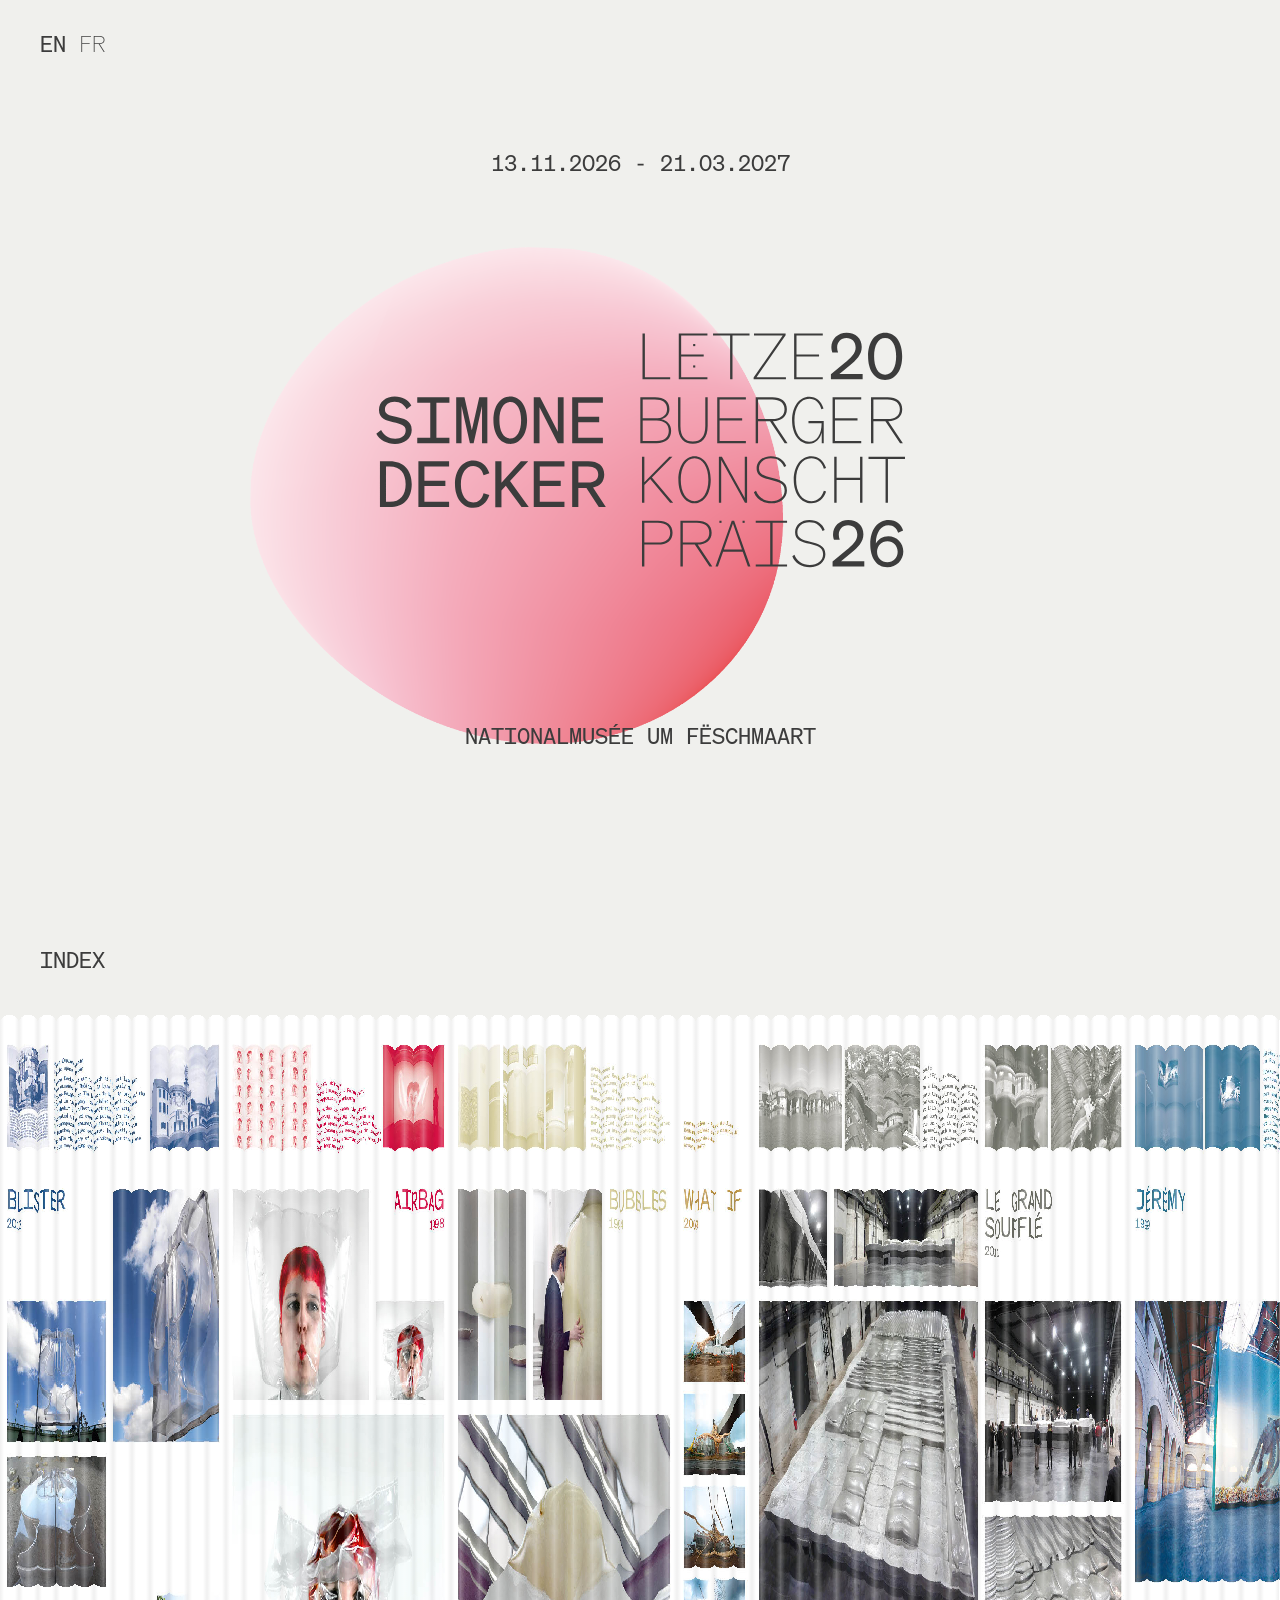
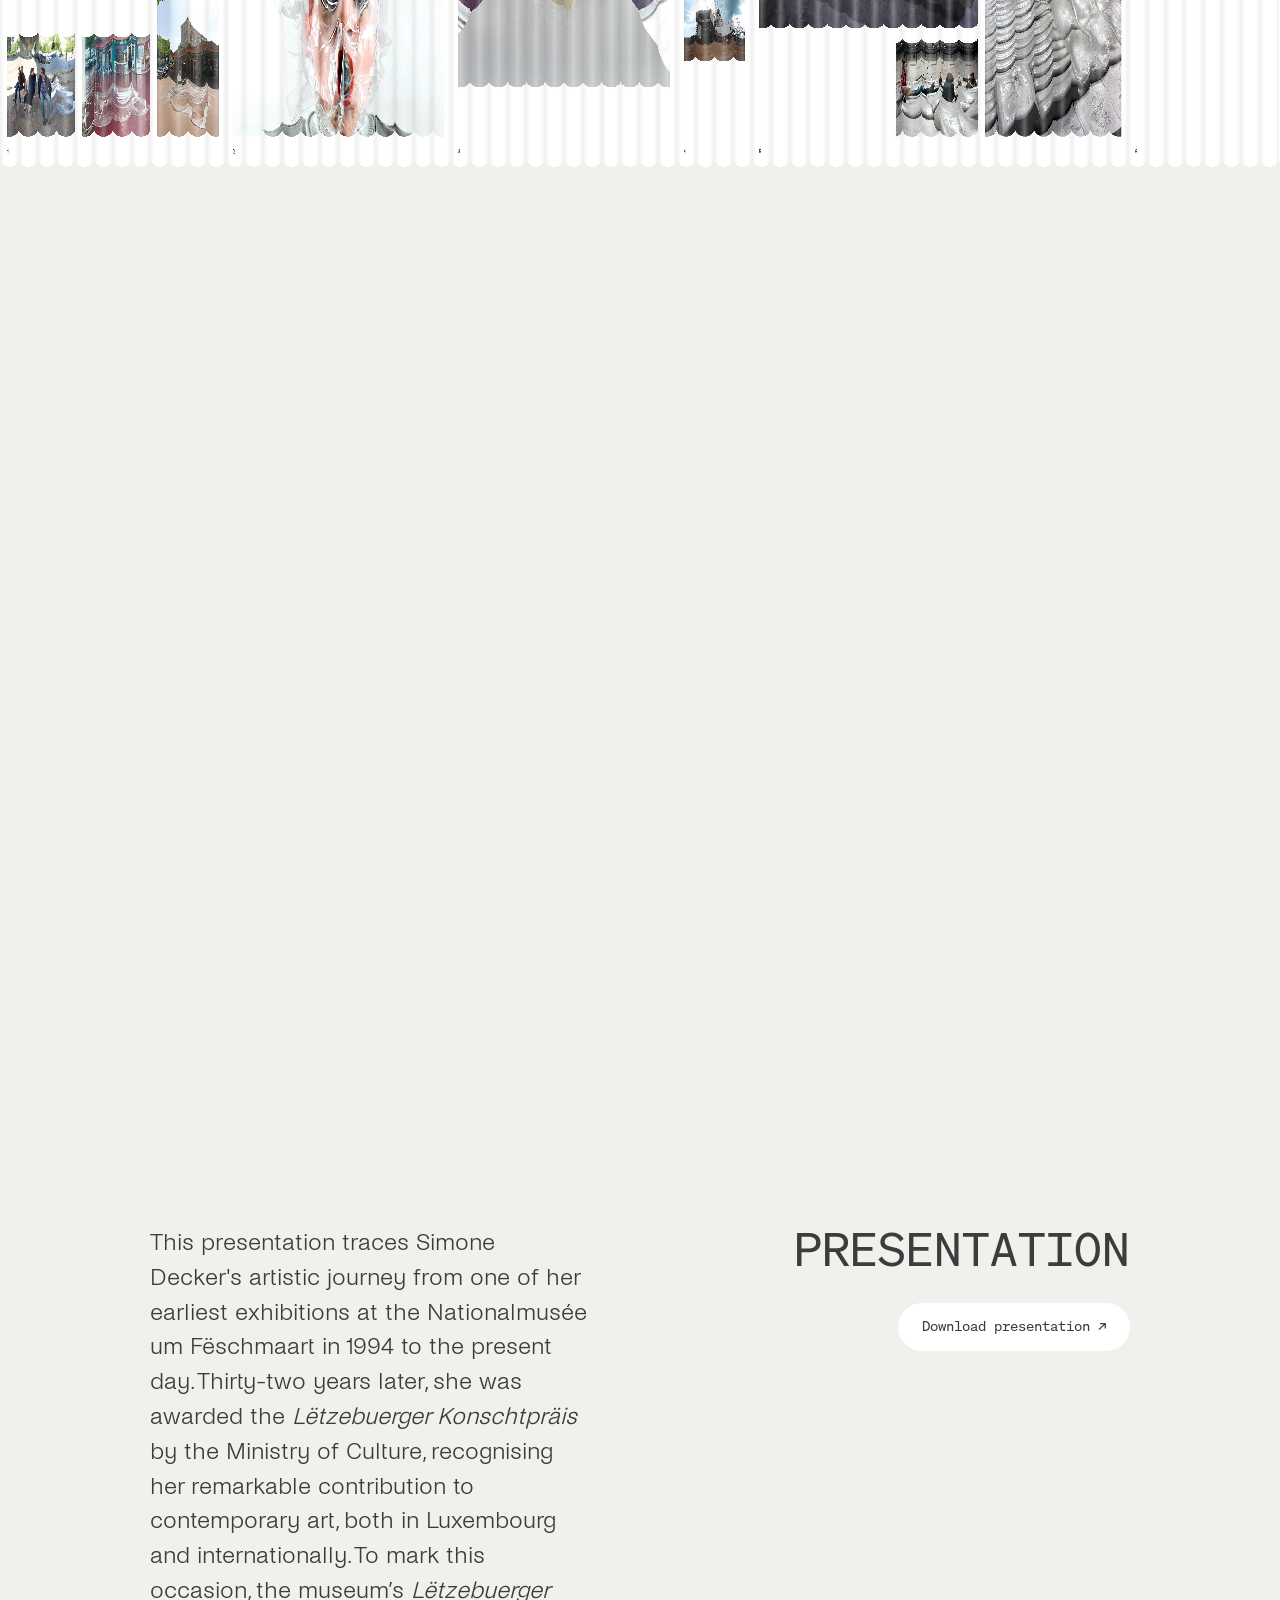
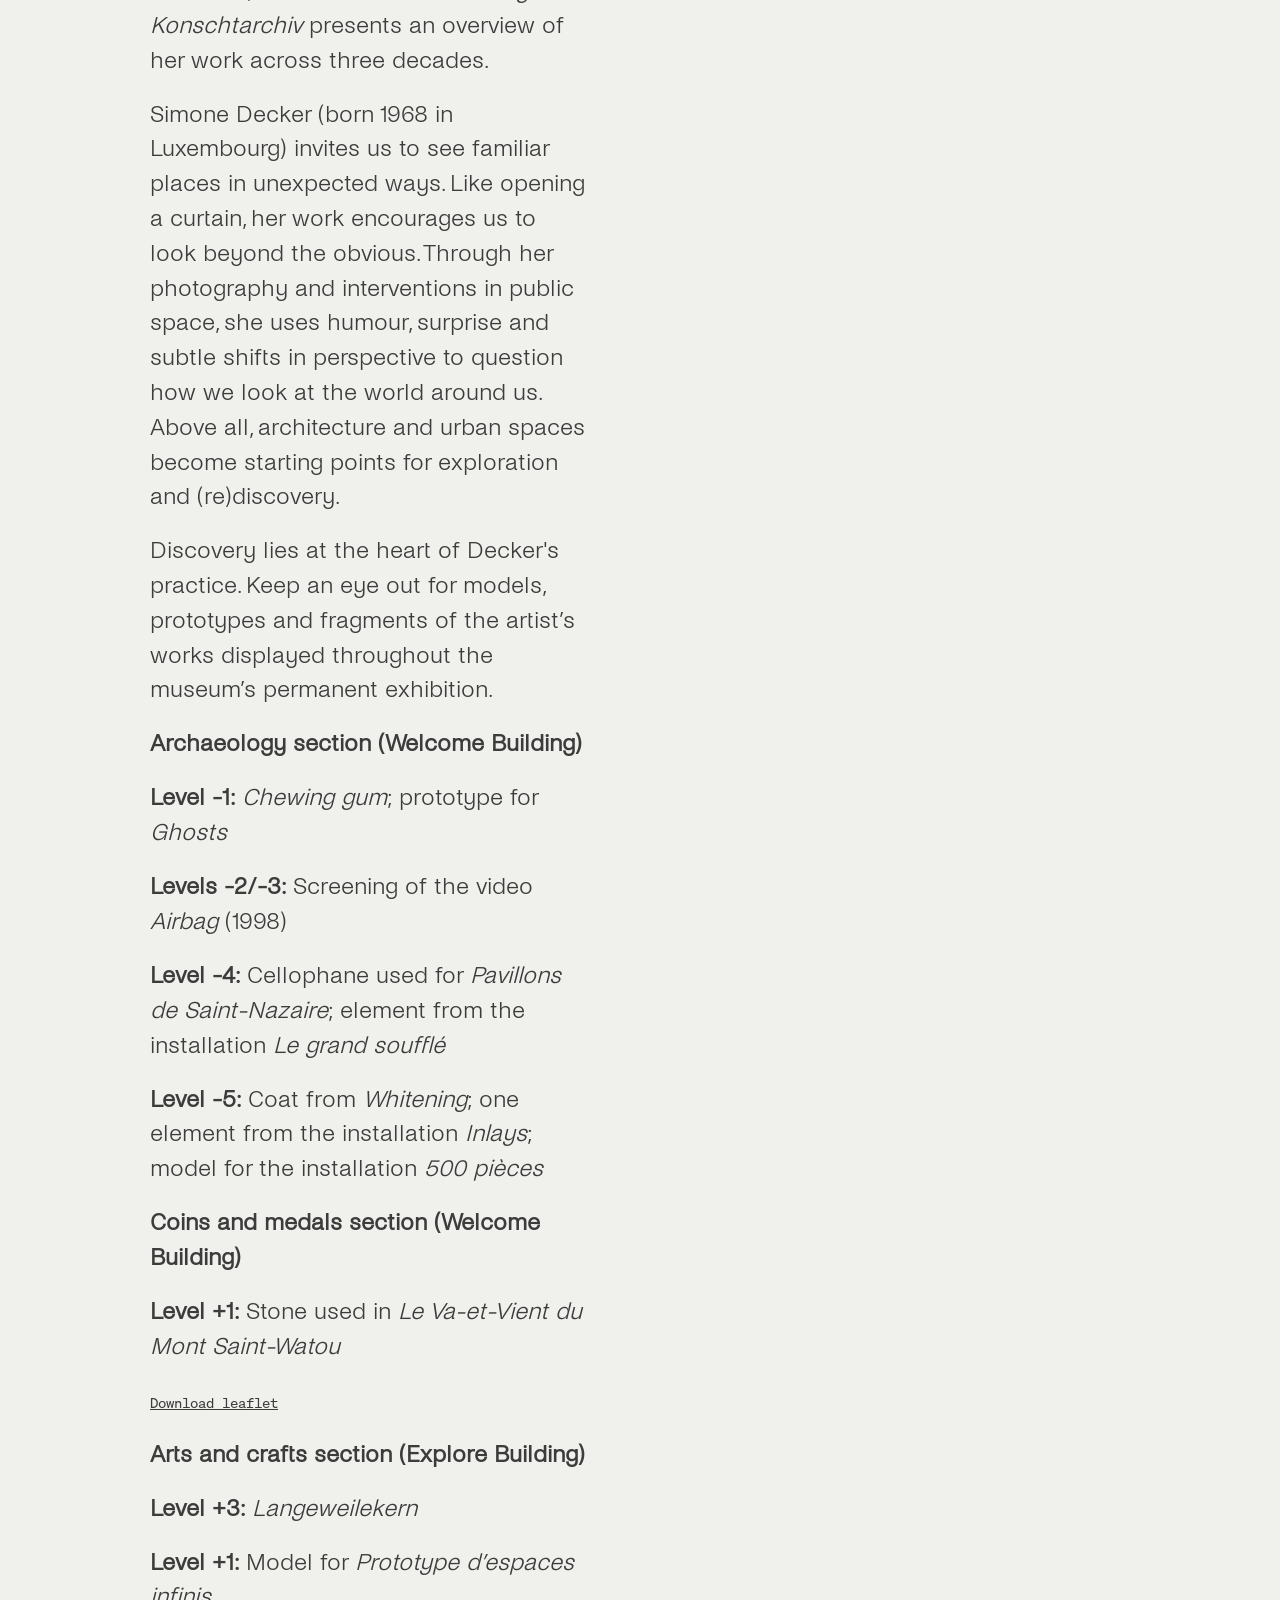
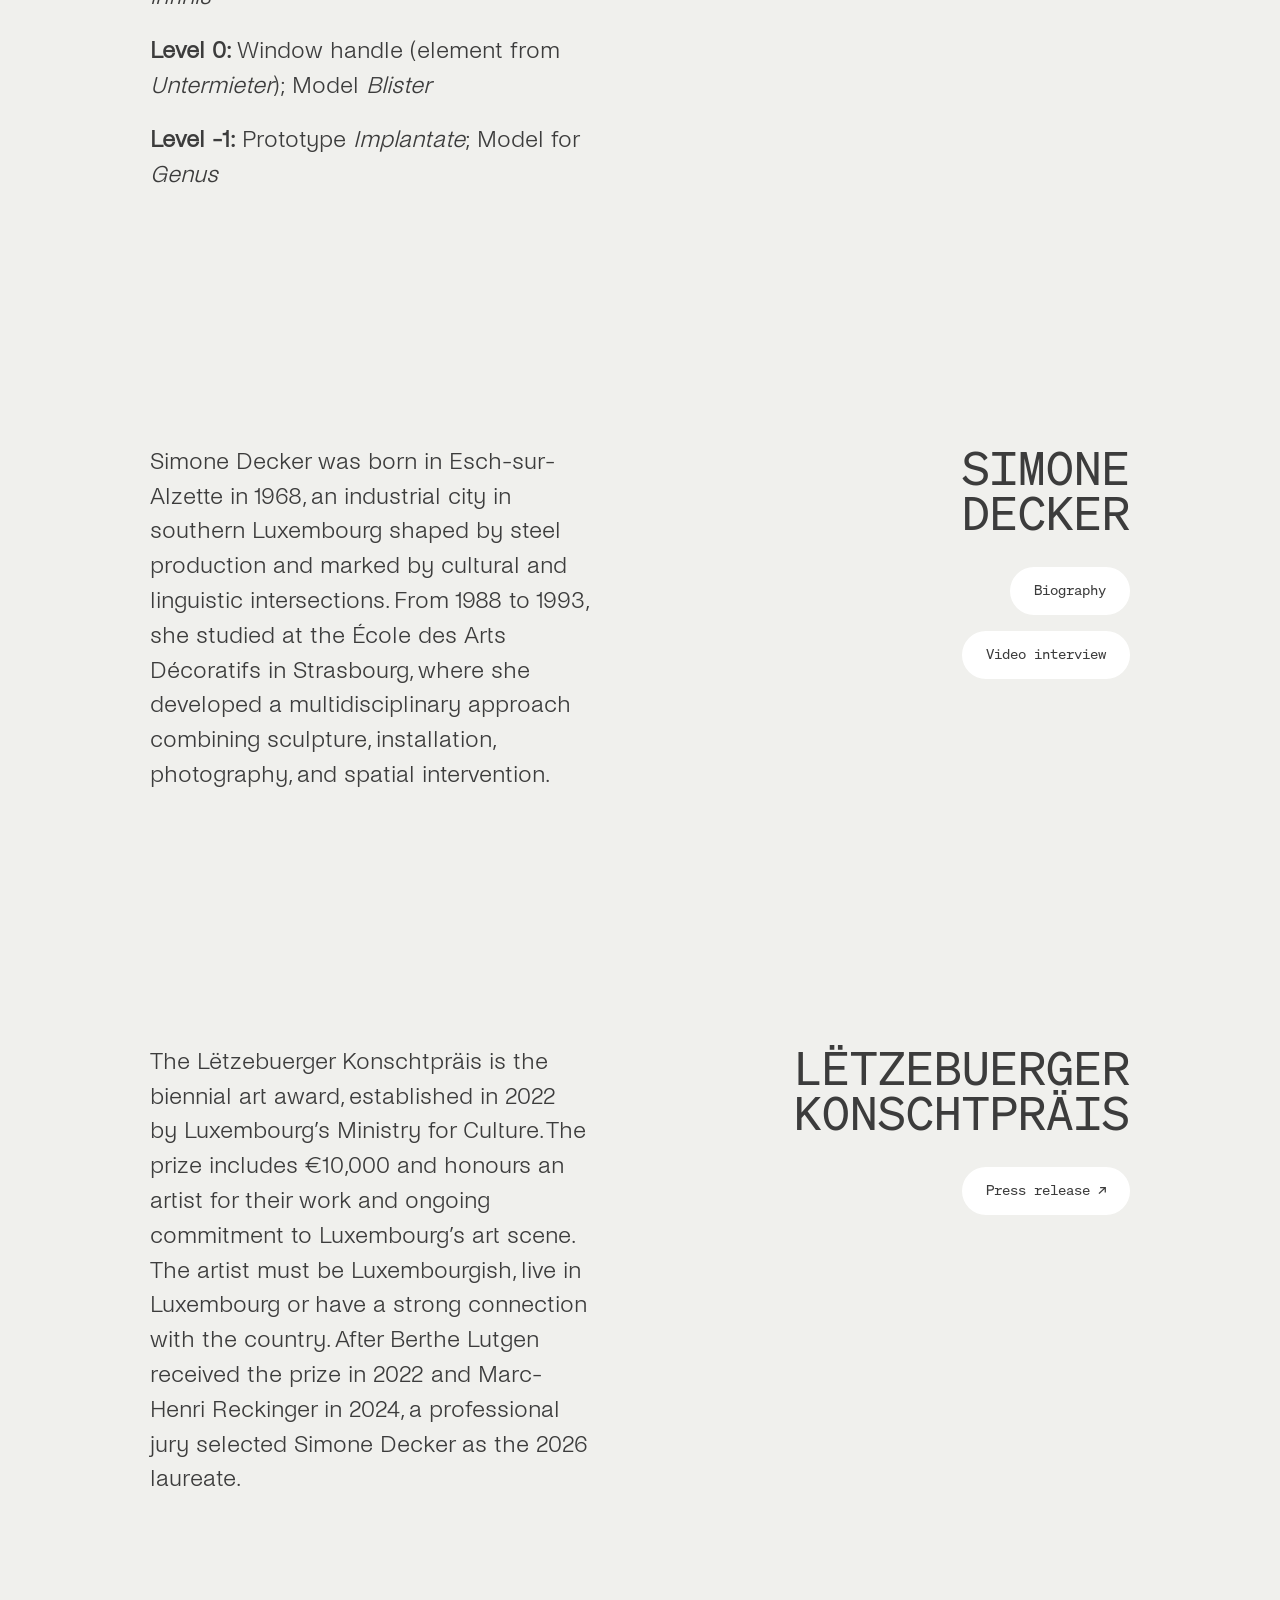
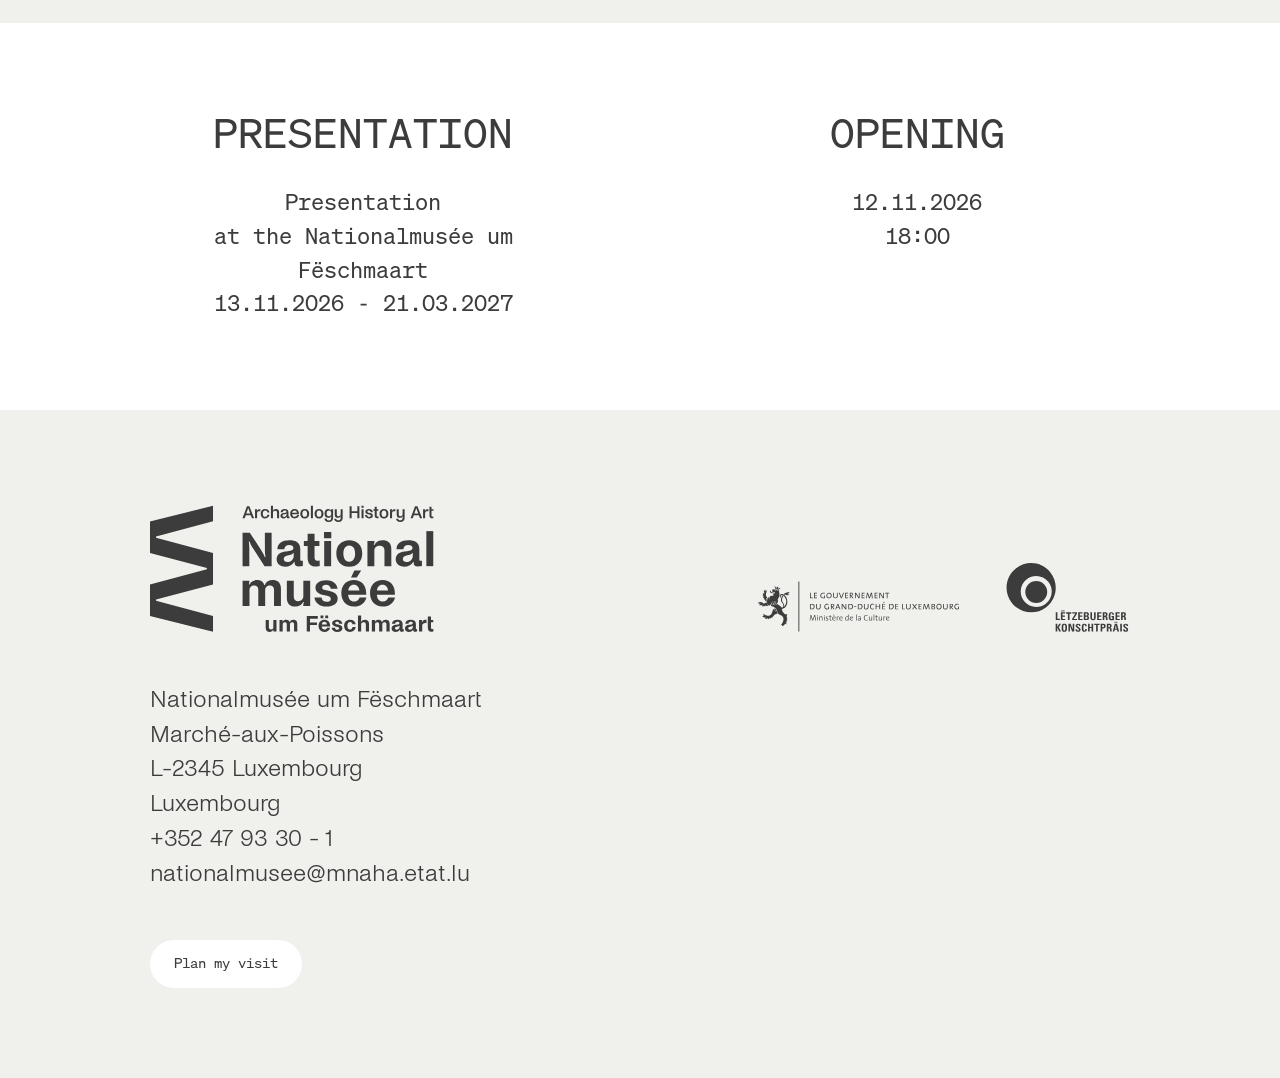
==== index.html @ c738eabd "Correct SIMONE exhibition floor and biography link" ====
<!DOCTYPE html>
<html lang="en">

<head>
    <meta charset="UTF-8">
    <meta name="viewport" content="width=device-width, initial-scale=1.0">
    <title>KONSCHTPRÄIS 2026</title>
    <link rel="icon" href="assets/favicon.svg" type="image/svg+xml">
    <link rel="icon" href="assets/favicon.png" type="image/png">
    <link rel="stylesheet" href="style.css">
</head>

<body>

<section class="arrival-screen arrival-screen-identity" aria-label="Exhibition identity" data-i18n-aria-label="identity.label">
    <div class="arrival-identity-blob" data-identity-blob aria-hidden="true">
        <div class="arrival-identity-blob-pose">
            <img src="assets/blop.svg" alt="">
        </div>
    </div>
    <div class="arrival-identity-content">
        <nav class="arrival-identity-language" aria-label="Languages" data-i18n-aria-label="language.label">
            <button type="button" data-language="en" lang="en" aria-label="English" aria-pressed="true">EN</button>
            <button type="button" data-language="fr" lang="fr" aria-label="Français" aria-pressed="false">FR</button>
        </nav>
        <h1 class="arrival-identity-title">
            <img src="assets/title.svg" width="830" height="380"
                 alt="Simone Decker — Lëtzebuerger Konschtpräis 2026">
        </h1>
        <p class="arrival-identity-dates">13.11.2026 - 21.03.2027</p>
        <p class="arrival-identity-venue">NATIONALMUSÉE UM FËSCHMAART</p>
    </div>
</section>

<section class="curtain-sticky-stage">
<main class="hero">
<header id="conversationBar" class="conversation-bar">
    <span class="curtain-index-label">INDEX</span>
    <output class="conversation-bar-text" data-conversation-text aria-live="polite" aria-label="LETZEBUERGER KONSCHTPRAIS">
        <span class="conversation-title-line" data-conversation-title-line aria-hidden="true">LETZEBUERGER KONSCHTPRAIS</span>
    </output>
    <button type="button" class="conversation-menu-trigger" data-conversation-menu-trigger aria-expanded="false" aria-controls="conversationProjectList" aria-label="Open project list" data-i18n-aria-label="navigation.open">☰</button>
    <nav id="conversationProjectList" class="conversation-project-list" aria-label="Projects" data-i18n-aria-label="navigation.projects" hidden>
        <ul data-conversation-projects></ul>
    </nav>
</header>

<aside id="semanticNavigation" hidden aria-label="Temporary semantic navigation" data-i18n-aria-label="navigation.temporary">
    <select data-project-select disabled aria-label="Choose project" data-i18n-aria-label="navigation.chooseLabel">
        <option value="">Choose project…</option>
    </select>
    <output data-project-label>Project — / —</output>
    <button type="button" data-project-previous data-i18n="navigation.previous" disabled>PREVIOUS</button>
    <button type="button" data-project-next data-i18n="navigation.next" disabled>NEXT</button>
</aside>

<input hidden type="file" id="fileInput" accept="image/*" multiple>

<aside id="debugPanel" class="debug-panel" lang="en" aria-label="Development controls" hidden>
    <button type="button" class="debug-panel-close" data-debug-close aria-label="Close development controls">×</button>

    <div class="controls" aria-label="Periodic surface controls">
        <div class="debug-control">
            <label for="minimumVisibleFactorInput">Minimum Visible Factor</label>
            <div class="debug-control-inputs">
                <input type="range" id="minimumVisibleFactorInput" min="0" max="100" value="20" step="1">
                <input type="number" id="minimumVisibleFactorNumber" min="0" max="100" value="20" step="1" aria-label="Minimum Visible Factor value">
                <span>%</span>
            </div>
        </div>

        <div class="debug-control">
            <label for="maximumVisibleFactorInput">Maximum Visible Factor</label>
            <div class="debug-control-inputs">
                <input type="range" id="maximumVisibleFactorInput" min="0" max="100" value="100" step="1">
                <input type="number" id="maximumVisibleFactorNumber" min="0" max="100" value="100" step="1" aria-label="Maximum Visible Factor value">
                <span>%</span>
            </div>
        </div>

        <div class="debug-control">
            <label for="resetCurtainStateInput">Reset Curtain State</label>
            <div class="debug-control-inputs">
                <input type="range" id="resetCurtainStateInput" min="0" max="100" value="37.5" step="0.1">
                <input type="number" id="resetCurtainStateNumber" min="20" max="100" value="50" step="1" aria-label="Reset Curtain State value">
                <span>%</span>
            </div>
        </div>

        <div class="debug-control">
            <label for="carrierDistanceInput">Carrier Distance</label>
            <div class="debug-control-inputs">
                <input type="range" id="carrierDistanceInput" min="20" max="300" value="125" step="1">
                <input type="number" id="carrierDistanceNumber" min="20" max="300" value="125" step="1" aria-label="Carrier distance value">
                <span>mm</span>
            </div>
        </div>

        <div class="debug-control">
            <label for="modelTransitionInput">Model Transition</label>
            <div class="debug-control-inputs">
                <input type="range" id="modelTransitionInput" min="0" max="100" value="50" step="1">
                <input type="number" id="modelTransitionNumber" min="0" max="100" value="50" step="1" aria-label="Model transition value">
                <span>%</span>
            </div>
        </div>
    </div>

    <div class="developer-viewport-control">
        <label for="viewportPositionInput">Viewport Position</label>
        <input type="range" id="viewportPositionInput" min="0" max="100" value="0" step="0.1">
        <output id="viewportPositionValue" for="viewportPositionInput">0% · X 0 projected px</output>
    </div>

    <section class="mobile-snap-box-diagnostic" aria-label="Mobile snap-box diagnostic">
        <label for="mobileSnapBoxToggle">
            <input id="mobileSnapBoxToggle" type="checkbox">
            SHOW MOBILE SNAP BOXES
        </label>
        <pre id="mobileSnapBoxOutput" hidden></pre>
    </section>

    <section id="performanceOverview" class="performance-overview" aria-label="Performance information">
        <div class="performance-overview-header">
            <span>Performance</span>
        </div>
        <label class="source-representation-control" for="artworkSourceRepresentation">
            Artwork source
            <select id="artworkSourceRepresentation">
                <option value="a">SOURCE A</option>
                <option value="b">SOURCE B</option>
            </select>
        </label>
        <div data-performance-body>
            <pre data-performance-output>PERFORMANCE
Load artwork to begin measuring.</pre>
            <div class="performance-overview-actions">
                <button type="button" data-capture-performance>CAPTURE 5s</button>
                <button type="button" data-reset-worst>Reset</button>
            </div>
        </div>
    </section>
</aside>
<button id="debugReopen" lang="en" type="button" class="debug-reopen" data-debug-reopen aria-label="Open development controls" hidden>Dev</button>

<div class="container">
    <div id="curtainPresentation" class="curtain-presentation">
        <canvas id="canvas"></canvas>
        <div class="curtain-pinch-hint" data-curtain-pinch-hint
            aria-hidden="true" hidden>
            <img src="assets/pinch.svg" alt="">
        </div>
    </div>

</div>
</main>
</section>

<article class="exhibition-information" aria-label="Exhibition information" data-i18n-aria-label="editorial.label">
    <section class="editorial-section presentation-section" aria-labelledby="presentation-heading" lang="en" data-i18n-section>
        <div class="editorial-side">
            <h2 id="presentation-heading" class="editorial-title">
                <span class="editorial-title-line" data-i18n="presentation.heading">PRESENTATION</span>
            </h2>
            <div class="editorial-actions presentation-actions">
                <a class="information-pill presentation-download-link"
                    href="public/SIMONE-presentation-download.pdf"
                    download="SIMONE-presentation-download.pdf"><span data-i18n="actions.downloadPresentation">Download presentation</span><span
                        class="press-release-arrow" aria-hidden="true">↗</span></a>
            </div>
        </div>
        <div class="editorial-body">
            <p data-i18n-rich="presentation.intro">This presentation traces Simone Decker's artistic journey from one of her earliest exhibitions at the Nationalmusée um Fëschmaart in 1994 to the present day. Thirty-two years later, she was awarded the <em>Lëtzebuerger Konschtpräis</em> by the Ministry of Culture, recognising her remarkable contribution to contemporary art, both in Luxembourg and internationally. To mark this occasion, the museum’s <em>Lëtzebuerger Konschtarchiv</em> presents an overview of her work across three decades.</p>
            <p data-i18n-rich="presentation.practice">Simone Decker (born 1968 in Luxembourg) invites us to see familiar places in unexpected ways. Like opening a curtain, her work encourages us to look beyond the obvious. Through her photography and interventions in public space, she uses humour, surprise and subtle shifts in perspective to question how we look at the world around us. Above all, architecture and urban spaces become starting points for exploration and (re)discovery.</p>
            <p data-i18n-rich="presentation.discovery">Discovery lies at the heart of Decker's practice. Keep an eye out for models, prototypes and fragments of the artist’s works displayed throughout the museum’s permanent exhibition.</p>
            <p data-i18n-rich="presentation.archaeology"><strong>Archaeology section (Welcome Building)</strong></p>
            <p data-i18n-rich="presentation.level1"><strong>Level -1:</strong> <em>Chewing gum</em>; prototype for <em>Ghosts</em></p>
            <p data-i18n-rich="presentation.level23"><strong>Levels -2/-3:</strong> Screening of the video <em>Airbag</em> (1998)</p>
            <p data-i18n-rich="presentation.level4"><strong>Level -4:</strong> Cellophane used for <em>Pavillons de Saint-Nazaire</em>; element from the installation <em>Le grand soufflé</em></p>
            <p data-i18n-rich="presentation.level5"><strong>Level -5:</strong> Coat from <em>Whitening</em>; one element from the installation <em>Inlays</em>; model for the installation <em>500 pièces</em></p>
            <p data-i18n-rich="presentation.coins"><strong>Coins and medals section (Welcome Building)</strong></p>
            <p data-i18n-rich="presentation.coinsLevel2"><strong>Level +1:</strong> Stone used in <em>Le Va-et-Vient du Mont Saint-Watou</em></p>
            <p data-leaflet-preview hidden>
                <!-- Pending PDF: no href/download until the museum supplies the file. -->
                <a class="leaflet-preview-link" role="link" aria-disabled="true" data-i18n="actions.downloadLeaflet">Download leaflet</a>
            </p>
            <p data-i18n-rich="presentation.crafts"><strong>Arts and crafts section (Explore Building)</strong></p>
            <p data-i18n-rich="presentation.craftsLevel3"><strong>Level +3:</strong> <em>Langeweilekern</em></p>
            <p data-i18n-rich="presentation.craftsLevel1"><strong>Level +1:</strong> Model for <em>Prototype d’espaces infinis</em></p>
            <p data-i18n-rich="presentation.craftsLevel0"><strong>Level 0:</strong> Window handle (element from <em>Untermieter</em>); Model <em>Blister</em></p>
            <p data-i18n-rich="presentation.craftsLevelMinus1"><strong>Level -1:</strong> Prototype <em>Implantate</em>; Model for <em>Genus</em></p>
        </div>
    </section>

    <section class="editorial-section" aria-labelledby="simone-decker-heading" lang="en" data-i18n-section>
        <div class="editorial-side">
            <h2 id="simone-decker-heading" class="editorial-title">
                <span class="editorial-title-line">SIMONE</span>
                <span class="editorial-title-line">DECKER</span>
            </h2>
            <div class="editorial-actions artist-actions" aria-label="Related Simone Decker content" data-i18n-aria-label="artist.related">
                <a class="information-pill konschtlexikon-link"
                    href="https://www.konschtlexikon.mnaha.lu/entry/lkl000302/"
                    target="_blank" rel="noopener noreferrer" data-i18n="actions.biography">Biography</a>
                <button class="information-pill" type="button" data-i18n="actions.videoInterview">Video interview</button>
            </div>
        </div>
        <div class="editorial-body">
            <p data-i18n-rich="artist.biography">Simone Decker was born in Esch-sur-Alzette in 1968, an industrial city in southern Luxembourg shaped by steel production and marked by cultural and linguistic intersections. From 1988 to 1993, she studied at the École des Arts Décoratifs in Strasbourg, where she developed a multidisciplinary approach combining sculpture, installation, photography, and spatial intervention.</p>
        </div>
    </section>

    <section class="editorial-section" aria-labelledby="prize-heading" lang="en" data-i18n-section>
        <div class="editorial-side">
            <h2 id="prize-heading" class="editorial-title">
                <span class="editorial-title-line">LËTZEBUERGER</span>
                <span class="editorial-title-line">KONSCHTPRÄIS</span>
            </h2>
            <div class="editorial-actions" aria-label="Related prize content" data-i18n-aria-label="prize.related">
                <a class="information-pill press-release-link"
                    href="https://mcult.gouvernement.lu/en/actualites.gouvernement2024+fr+actualites+toutes_actualites+communiques+2026+01-janvier+22-thill-konschtprais.html"
                    target="_blank" rel="noopener noreferrer"><span data-i18n="actions.pressRelease">Press release</span><span
                        class="press-release-arrow" aria-hidden="true">↗</span></a>
            </div>
        </div>
        <div class="editorial-body">
            <p data-i18n-rich="prize.description">The Lëtzebuerger Konschtpräis is the biennial art award, established in 2022 by Luxembourg’s Ministry for Culture. The prize includes €10,000 and honours an artist for their work and ongoing commitment to Luxembourg’s art scene. The artist must be Luxembourgish, live in Luxembourg or have a strong connection with the country. After Berthe Lutgen received the prize in 2022 and Marc-Henri Reckinger in 2024, a professional jury selected Simone Decker as the 2026 laureate.</p>
        </div>
    </section>

    <section class="visit-information" aria-label="Exhibition dates" data-i18n-aria-label="visit.label">
        <section class="visit-information-block visit-information-block-exhibition"
            aria-labelledby="exhibition-heading">
            <h2 id="exhibition-heading" data-i18n="visit.exhibitionHeading">PRESENTATION</h2>
            <p><span data-i18n="visit.description">Presentation</span><br>
                <span data-i18n="visit.location">at the Nationalmusée um Fëschmaart</span><br>
                <time datetime="2026-11-13">13.11.2026</time> -
                <time datetime="2027-03-21">21.03.2027</time></p>
        </section>
        <section class="visit-information-block" aria-labelledby="opening-heading">
            <h2 id="opening-heading" data-i18n="visit.openingHeading">OPENING</h2>
            <p><time datetime="2026-11-12T18:00">12.11.2026<br>18:00</time></p>
        </section>
    </section>

    <footer class="exhibition-footer">
        <div class="exhibition-footer-logos">
            <img src="assets/logomusee.svg" width="290" height="135"
                alt="Nationalmusée um Fëschmaart">
            <img src="assets/logos.svg" width="375" height="75"
                alt="Ministry of Culture and Lëtzebuerger Konschtpräis" data-i18n-alt="footer.partnersAlt">
        </div>
        <address class="exhibition-contact">
            Nationalmusée um Fëschmaart<br>
            Marché-aux-Poissons<br>
            L-2345 Luxembourg<br>
            Luxembourg<br>
            <a href="tel:+3524793301">+352 47 93 30 - 1</a><br>
            <a href="mailto:nationalmusee@mnaha.etat.lu">nationalmusee@mnaha.etat.lu</a>
        </address>
        <a class="information-pill exhibition-visit-action" data-i18n="actions.planVisit"
            href="https://www.nationalmusee.lu/en/visit/practical-infos/opening-times-and-admission"
            data-language-href-en="https://www.nationalmusee.lu/en/visit/practical-infos/opening-times-and-admission"
            data-language-href-fr="https://www.nationalmusee.lu/fr/visite/infos-pratiques/horaires-et-tarifs"
            target="_blank" rel="noopener noreferrer">
            Plan my visit
        </a>
    </footer>
</article>

<script type="module" src="script.js"></script>

</body>
</html>
---- style.css ----
@font-face{

    font-family:"Söhne Mono Buch";

    src:url("fonts/soehne-mono-buch.woff2") format("woff2");

    font-style:normal;

    font-weight:400;

    font-display:swap;

}

@font-face{

    font-family:"Noi Grotesk Light";

    src:url("fonts/NoiGrotesk-Light.woff2") format("woff2");

    font-style:normal;

    font-weight:300;

    font-display:swap;

}

@font-face{

    font-family:"Söhne Mono Extraleicht";

    src:url("fonts/soehne-mono-extraleicht.woff2") format("woff2");

    font-style:normal;

    font-weight:200;

    font-display:swap;

}

:root{

    --color-text:#3c3c3c;

    --type-display:clamp(4rem,5vw,6rem);

    --type-section:clamp(2.5rem,3.2vw,4rem);

    --type-information:1.4rem;

    --type-body:1rem;

    --page-margin:150px;

}

html,
body{

    background:#f0f0ed;

}

body{

    --conversation-bar-height:104px;

    margin:0;

    color:var(--color-text);

    font-family:"Söhne Mono Buch",monospace;

}

button,
input,
select{

    font-family:inherit;

}

.hero{

    position:relative;

    display:grid;

    grid-template-rows:var(--conversation-bar-height) minmax(0,1fr) 28px;

    height:100vh;

    height:100dvh;

}

.arrival-screen{

    display:none;

}

.arrival-identity-title img{

    display:block;

    width:100%;

    height:auto;

}

.arrival-identity-content{

    position:absolute;

    inset:0;

    z-index:2;

    display:grid;

    grid-template-columns:minmax(0,1fr);

    grid-template-rows:minmax(0,1fr) auto minmax(0,1fr);

    box-sizing:border-box;

    pointer-events:none;

}

.arrival-identity-language{

    pointer-events:auto;

}

.arrival-identity-language button{

    appearance:none;

    border:0;

    padding:0;

    margin:0;

    background:none;

    color:inherit;

    font:inherit;

    font-family:"Söhne Mono Extraleicht",monospace;

    font-weight:200;

    font-synthesis:none;

    cursor:pointer;

}

.arrival-identity-language button[aria-pressed="true"]{

    font-family:"Söhne Mono Buch",monospace;

    font-weight:400;

}

.arrival-identity-language button:focus-visible{

    outline:1px solid currentColor;

    outline-offset:4px;

}

@keyframes identity-blob-breathe{

    0%{

        transform:translate(-7px,0) scale(0.975);

    }

    28%{

        transform:translate(2px,-6px) scale(0.992);

    }

    53%{

        transform:translate(8px,2px) scale(1.008);

    }

    78%{

        transform:translate(0,6px) scale(1.025);

    }

    100%{

        transform:translate(-7px,0) scale(0.975);

    }

}

@media (min-width:768px){

    .curtain-sticky-stage{

        height:200vh;

        height:200dvh;

    }

    .curtain-sticky-stage > .hero{

        position:sticky;

        top:0;

    }

    .arrival-screen{

        display:flex;

        box-sizing:border-box;

        width:100%;

        height:100vh;

        height:100dvh;

        align-items:center;

        justify-content:center;

        overflow:hidden;

        background:#f0f0ed;

    }

    .arrival-screen-identity{

        position:relative;

        display:block;

        color:var(--color-text);

    }

    .arrival-identity-content{

        padding-inline:var(--page-margin);

    }

    .arrival-identity-blob{

        position:absolute;

        top:var(--blob-center-y,49vh);

        left:var(--blob-center-x,50vw);

        z-index:0;

        width:clamp(360px,42vw,720px);

        aspect-ratio:1;

        pointer-events:none;

        transform:translate3d(
            -50%,
            calc(-50% + var(--blob-scroll-separation,0px)),
            0
        );

        transform-origin:center;

    }

    .arrival-identity-blob-pose{

        width:100%;

        height:100%;

        transform:rotate(var(--blob-rotation,0deg))
            skewX(var(--blob-skew-x,0deg))
            scale(var(--blob-scale-x,1),var(--blob-scale-y,1));

        transform-origin:center;

    }

    .arrival-identity-blob img{

        display:block;

        width:100%;

        height:100%;

        animation:identity-blob-breathe 10s
            cubic-bezier(0.45,0,0.55,1) infinite;

        transform-origin:center;

    }

    .arrival-identity-language,
    .arrival-identity-dates,
    .arrival-identity-venue{

        position:absolute;

        z-index:1;

        margin:0;

        font:400 var(--type-information)/1.2 "Söhne Mono Buch",monospace;

        white-space:nowrap;

    }

    .arrival-identity-language{

        top:31.2px;

        left:40px;

        display:flex;

        gap:1ch;

    }

    .arrival-identity-title{

        position:relative;

        z-index:1;

        grid-row:2;

        align-self:center;

        justify-self:center;

        display:flex;

        align-items:center;

        height:3.84em;

        width:8.28em;

        margin:0;

        font-size:var(--type-display);

    }

    .arrival-identity-dates{

        position:relative;

        grid-row:1;

        align-self:center;

        justify-self:center;

        width:100%;

        text-align:center;

        white-space:normal;

    }

    .arrival-identity-venue{

        position:relative;

        grid-row:3;

        align-self:center;

        justify-self:center;

        width:100%;

        text-align:center;

        white-space:normal;

    }

}

@media (max-width:767px){

    body{

        --conversation-bar-height:75px;

    }

    html{

        scroll-snap-type:y proximity;

    }

    .arrival-screen-identity{

        scroll-snap-align:none;

    }

    .curtain-sticky-stage{

        scroll-snap-align:start;

        scroll-snap-stop:always;

    }

    .curtain-sticky-stage,
    .curtain-sticky-stage > .hero{

        height:100vh;

        height:100dvh;

    }

    .arrival-screen-identity{

        position:relative;

        display:block;

        width:100%;

        height:100vh;

        height:100dvh;

        box-sizing:border-box;

        overflow:hidden;

        background:#f0f0ed;

        color:var(--color-text);

    }

    .arrival-identity-content{

        padding-inline:24px;

    }

    .arrival-identity-language,
    .arrival-identity-dates,
    .arrival-identity-venue{

        position:absolute;

        z-index:2;

        margin:0;

        color:var(--color-text);

        font:400 var(--type-information)/1.2 "Söhne Mono Buch",monospace;

        white-space:nowrap;

    }

    .arrival-identity-language{

        top:24px;

        left:24px;

        display:flex;

        gap:1ch;

    }

    .arrival-identity-dates{

        position:relative;

        grid-row:1;

        align-self:center;

        justify-self:center;

        width:calc(100vw - 48px);

        min-width:0;

        text-align:center;

        white-space:normal;

    }

    .arrival-identity-title{

        position:absolute;

        z-index:2;

        top:50%;

        left:50%;

        display:flex;

        align-items:center;

        height:3.84em;

        margin:0;

        width:calc(100vw - 48px);

        transform:translate(-50%,-50%);

        color:var(--color-text);

        font-size:calc((100vw - 48px) / 8.28);

    }

    .arrival-identity-venue{

        position:relative;

        grid-row:3;

        align-self:center;

        justify-self:center;

        width:calc(100vw - 48px);

        min-width:0;

        text-align:center;

        white-space:normal;

    }

    .arrival-identity-blob{

        position:absolute;

        top:var(--blob-center-y,54vh);

        left:var(--blob-center-x,72vw);

        z-index:1;

        width:96vw;

        aspect-ratio:1;

        pointer-events:none;

        transform:translate3d(
            -50%,
            calc(-50% + var(--blob-scroll-separation,0px)),
            0
        );

    }

    .arrival-identity-blob-pose,
    .arrival-identity-blob img{

        display:block;

        width:100%;

        height:100%;

    }

    .arrival-identity-blob-pose{

        transform:rotate(var(--blob-rotation,0deg))
            skewX(var(--blob-skew-x,0deg))
            scale(var(--blob-scale-x,1),var(--blob-scale-y,1));

        transform-origin:center;

    }

    .arrival-identity-blob img{

        animation:identity-blob-breathe 10s
            cubic-bezier(0.45,0,0.55,1) infinite;

        transform-origin:center;

    }

}

@media (max-width:767px){

    body[data-show-mobile-snap-boxes] .arrival-screen-identity,
    body[data-show-mobile-snap-boxes] .curtain-sticky-stage,
    body[data-show-mobile-snap-boxes] .exhibition-information{

        position:relative;

    }

    body[data-show-mobile-snap-boxes] .arrival-screen-identity::after,
    body[data-show-mobile-snap-boxes] .curtain-sticky-stage::after,
    body[data-show-mobile-snap-boxes] .exhibition-information::after{

        position:absolute;

        inset:0;

        z-index:90;

        pointer-events:none;

        content:"";

    }

    body[data-show-mobile-snap-boxes] .arrival-screen-identity::before,
    body[data-show-mobile-snap-boxes] .curtain-sticky-stage::before,
    body[data-show-mobile-snap-boxes] .exhibition-information::before{

        position:absolute;

        top:0;

        left:0;

        z-index:91;

        padding:3px 6px;

        pointer-events:none;

        color:#111111;

        background:rgba(255,255,255,0.88);

        font:10px/1.2 monospace;

    }

    body[data-show-mobile-snap-boxes] .arrival-screen-identity::after{

        background:rgba(255,80,80,0.16);

        box-shadow:inset 0 3px #d00000,inset 0 -3px #d00000;

    }

    body[data-show-mobile-snap-boxes] .arrival-screen-identity::before{

        content:"SCREEN 1 · 100dvh · NO SNAP";

    }

    body[data-show-mobile-snap-boxes] .curtain-sticky-stage::after{

        background:rgba(60,120,255,0.16);

        box-shadow:inset 0 3px #004fc4,inset 0 -3px #004fc4;

    }

    body[data-show-mobile-snap-boxes] .curtain-sticky-stage::before{

        content:"SCREEN 2 · 100dvh · SNAP START";

    }

    body[data-show-mobile-snap-boxes] .exhibition-information::after{

        background:rgba(40,190,90,0.12);

        box-shadow:inset 0 3px #00852c;

    }

    body[data-show-mobile-snap-boxes] .exhibition-information::before{

        content:"EDITORIAL CONTENT START";

    }

}

.curtain-index-label{

    display:none;

    color:var(--color-text);

}

@media (max-width:767px){

    #conversationBar > .curtain-index-label{

        display:block;

        min-width:0;

        flex:1 1 auto;

        font:400 var(--type-information)/1.2 "Söhne Mono Buch",monospace;

        pointer-events:none;

    }

    #conversationBar > .conversation-bar-text{

        display:none;

    }

    #conversationBar > .conversation-menu-trigger{

        position:absolute;

        top:50%;

        left:18px;

        z-index:2;

        display:block;

        width:5ch;

        height:1.2em;

        transform:translateY(-50%);

        opacity:0;

        color:var(--color-text);

        font:400 var(--type-information)/1.2 "Söhne Mono Buch",monospace;

    }

    #conversationBar.is-menu-open > .conversation-menu-trigger{

        right:18px;

        left:auto;

        width:auto;

        opacity:1;

    }

    .conversation-title-line{

        animation:none !important;

    }

}

@media (min-width:768px){

    html{

        scroll-snap-type:y proximity;

    }

    .arrival-screen,
    .curtain-sticky-stage{

        scroll-snap-align:start;

        scroll-snap-stop:normal;

    }

    .arrival-screen-identity{

        scroll-snap-stop:always;

    }

    #conversationBar > .curtain-index-label{

        display:block;

        min-width:0;

        flex:1 1 auto;

        font:400 var(--type-information)/1.2 "Söhne Mono Buch",monospace;

        pointer-events:none;

        transform:translateY(12px);

    }

    #conversationBar > .conversation-bar-text{

        display:none;

    }

    #conversationBar > .conversation-menu-trigger{

        position:absolute;

        top:50%;

        left:40px;

        z-index:2;

        display:block;

        width:5ch;

        height:1.2em;

        transform:translateY(calc(-50% + 12px));

        opacity:0;

        color:var(--color-text);

        font:400 var(--type-information)/1.2 "Söhne Mono Buch",monospace;

    }

    #conversationBar.is-menu-open > .conversation-menu-trigger{

        right:calc(100% - var(--index-content-width) + 40px);

        left:auto;

        width:auto;

        opacity:1;

    }

}

.curtain-presentation[data-entrance-active]{

    pointer-events:none;

    will-change:transform;

}

.hero > .container{

    min-height:0;

    overflow-x:clip;

}

.exhibition-information{

    background:#f0f0ed;

    color:var(--color-text);

}

.editorial-section{

    --type-section:2.5rem;

    --type-body:1.2rem;

    display:flex;

    flex-direction:column;

    align-items:flex-start;

    gap:32px;

    padding:clamp(96px,14vh,180px) max(40px,var(--page-margin));

}

.editorial-title,
.visit-information h2{

    margin:0;

    color:var(--color-text);

    letter-spacing:0;

}

.editorial-title{

    font:400 var(--type-section)/0.98 "Söhne Mono Buch",monospace;

}

.editorial-side{

    display:contents;

}

.visit-information h2{

    font:400 var(--type-section)/0.98 "Söhne Mono Buch",monospace;

}

.editorial-title-line{

    display:block;

    white-space:nowrap;

}

.editorial-title strong{

    font-family:"Söhne Mono Buch",monospace;

    font-weight:400;

}

.editorial-body{

    width:min(50vw,56rem);

    max-width:100%;

    color:var(--color-text);

    font:300 var(--type-body)/1.45 "Noi Grotesk Light",sans-serif;

}

.editorial-body p{

    margin:0;

}

.editorial-body p + p{

    margin-top:0.8em;

}

.editorial-body strong{

    font-weight:700;

}

.editorial-actions{

    display:flex;

    flex-wrap:wrap;

    gap:16px;

}

/* Keep the presentation download immediately below its heading when stacked. */
.presentation-section > .editorial-body{

    order:2;

}

.editorial-actions.presentation-actions{

    order:1;

    align-self:flex-end;

}

.information-pill{

    min-height:48px;

    box-sizing:border-box;

    padding:10px 24px;

    border:0;

    border-radius:999px;

    background:#ffffff;

    color:var(--color-text);

    font:400 0.85rem/1 "Söhne Mono Buch",monospace;

    cursor:pointer;

}

.press-release-link,
.presentation-download-link,
.exhibition-visit-action,
.konschtlexikon-link{

    display:inline-flex;

    align-items:center;

    gap:8px;

    text-decoration:none;

}

.press-release-arrow{

    display:inline-block;

    transition:transform 160ms ease;

}

.press-release-link:hover .press-release-arrow,
.press-release-link:focus-visible .press-release-arrow,
.presentation-download-link:hover .press-release-arrow,
.presentation-download-link:focus-visible .press-release-arrow{

    transform:translate(2px,-2px);

}

.press-release-link:focus-visible,
.presentation-download-link:focus-visible,
.exhibition-visit-action:focus-visible,
.konschtlexikon-link:focus-visible{

    outline:2px solid currentColor;

    outline-offset:4px;

}

@media (prefers-reduced-motion:reduce){

    .press-release-link .press-release-arrow,
    .presentation-download-link .press-release-arrow{

        transition:none;

        transform:none;

    }

}

.visit-information{

    display:grid;

    grid-template-columns:repeat(2,minmax(0,1fr));

    gap:clamp(64px,10vw,180px);

    padding:clamp(80px,10vh,140px) max(40px,var(--page-margin));

    background:#ffffff;

}

.visit-information-block{

    text-align:center;

}

.visit-information-block p{

    margin:32px 0 0;

    color:var(--color-text);

    font:400 var(--type-information)/1.5 "Söhne Mono Buch",monospace;

}

.exhibition-footer{

    display:grid;

    grid-template-columns:minmax(0,1fr) minmax(280px,auto);

    gap:48px;

    align-items:end;

    padding:clamp(80px,10vh,140px) max(40px,var(--page-margin));

    background:#f0f0ed;

}

.exhibition-footer-logos{

    grid-column:1 / -1;

    display:grid;

    grid-template-columns:minmax(0,290px) minmax(0,375px);

    justify-content:space-between;

    align-items:end;

    gap:48px;

}

.exhibition-footer-logos img{

    display:block;

    width:100%;

    height:auto;

}

.exhibition-footer > .exhibition-contact{

    grid-column:2;

}

.exhibition-contact{

    margin:0;

    color:var(--color-text);

    font:normal 300 var(--type-body)/1.45 "Noi Grotesk Light",sans-serif;

    text-align:right;

}

.exhibition-contact a{

    color:inherit;

    text-decoration:none;

}

.exhibition-visit-action{

    grid-column:2;

    justify-self:end;

}

.editorial-actions.artist-actions{

    flex-direction:column;

    align-items:flex-end;

}

.leaflet-preview-link{

    font:400 0.85rem/1.45 "Söhne Mono Buch",monospace;

    text-decoration:underline;

    cursor:default;

}

@media (min-width:768px){

    :root{

        --type-body:1.5rem;

    }

    .exhibition-footer > .exhibition-contact{

        grid-column:1 / -1;

        text-align:left;

    }

    .exhibition-visit-action{

        grid-column:1 / -1;

        justify-self:start;

    }

    .editorial-section{

        display:grid;

        grid-template-columns:minmax(0,1fr) minmax(0,1fr);

        grid-template-areas:"body side";

        column-gap:clamp(64px,8vw,160px);

    }

    .editorial-side{

        grid-area:side;

        position:sticky;

        top:clamp(96px,14vh,180px);

        align-self:start;

        display:flex;

        flex-direction:column;

        align-items:flex-end;

        gap:32px;

        justify-self:end;

    }

    .editorial-title{

        text-align:right;

    }

    .editorial-body{

        grid-area:body;

        width:100%;

    }

    .editorial-actions{

        flex-direction:column;

        align-items:flex-end;

        justify-content:flex-end;

    }

}

@media (min-width:768px) and (max-width:1119px){

    .editorial-section{

        display:flex;

    }

    .editorial-side{

        display:contents;

    }

    .editorial-title,
    .editorial-actions{

        align-self:flex-end;

    }

    .editorial-actions{

        order:1;

    }

}

@media (min-width:1120px){

    .editorial-section{

        --type-section:clamp(2.88rem,3.2vw,4rem);

        --type-body:1.5rem;

    }

}

@media (max-width:767px){

    :root{

        --type-body:1.2rem;

    }

    .editorial-section,
    .visit-information,
    .exhibition-footer{

        padding:64px 24px;

    }

    .editorial-body{

        width:100%;

    }

    .editorial-title,
    .editorial-actions{

        align-self:flex-end;

        text-align:right;

    }

    .editorial-actions{

        order:3;

        justify-content:flex-end;

    }

    .editorial-title{

        order:1;

    }

    #presentation-heading{

        font-size:min(var(--type-section),calc((100vw - 48px) / 7.2));

    }

    .editorial-body{

        order:2;

    }

    .visit-information h2{

        font-size:clamp(2rem,10vw,3rem);

    }

    .visit-information,
    .exhibition-footer{

        grid-template-columns:1fr;

    }

    .exhibition-footer-logos{

        grid-template-columns:minmax(0,1fr);

    }

    .exhibition-footer-logos img{

        max-width:375px;

    }

    .exhibition-footer-logos img:first-child{

        max-width:290px;

    }

    .exhibition-footer > .exhibition-contact{

        grid-column:1;

    }

    .exhibition-contact{

        text-align:left;

    }

    .exhibition-visit-action{

        grid-column:1;

        justify-self:start;

    }

}

.debug-panel[hidden],
#semanticNavigation[hidden]{

    display:none !important;

}

.debug-panel{

    position:fixed;

    right:max(12px,env(safe-area-inset-right));

    bottom:max(12px,env(safe-area-inset-bottom));

    z-index:100;

    width:300px;

    max-width:calc(100vw - 24px);

    max-height:min(620px,calc(100vh - 24px));

    overflow:auto;

    box-sizing:border-box;

    padding:34px 12px 12px;

    border:1px solid rgba(0,0,0,0.22);

    background:#ffffff;

    color:#000000;

    font:13px/1.3 "Söhne Mono Buch",monospace;

    box-shadow:0 2px 12px rgba(0,0,0,0.08);

    overscroll-behavior:contain;

}

.debug-panel-close{

    position:absolute;

    top:6px;

    right:8px;

    width:28px;

    height:28px;

    padding:0;

    border:0;

    background:transparent;

    color:inherit;

    font:22px/1 "Söhne Mono Buch",monospace;

    cursor:pointer;

}

.debug-reopen{

    position:fixed;

    right:max(12px,env(safe-area-inset-right));

    bottom:max(12px,env(safe-area-inset-bottom));

    z-index:100;

    min-width:64px;

    min-height:32px;

    padding:7px 10px;

    border:1px solid #000000;

    background:#000000;

    color:#ffffff;

    font:400 12px/1 "Söhne Mono Buch",monospace;

    cursor:pointer;

    pointer-events:auto;

}

.debug-reopen[hidden]{

    display:none;

}

.conversation-bar{

    position:relative;

    z-index:20;

    display:flex;

    height:var(--conversation-bar-height);

    box-sizing:border-box;

    align-items:center;

    justify-content:space-between;

    gap:16px;

    width:100%;

    padding:20px 18px;

    background:#f0f0ed;

    color:#000000;

    font:200 32px/1.05 "Söhne Mono Extraleicht",monospace;

}

.conversation-bar-text{

    position:relative;

    display:block;

    height:1.08em;

    min-width:0;

    flex:1 1 auto;

    overflow:hidden;

    color:inherit;

    text-overflow:ellipsis;

    white-space:nowrap;

}

.conversation-title-line{

    position:absolute;

    inset:0;

    overflow:hidden;

    text-overflow:ellipsis;

    white-space:nowrap;

}

.conversation-title-line.is-outgoing{

    animation:conversation-title-out 200ms cubic-bezier(0.22,1,0.36,1) both;

}

.conversation-title-line.is-incoming{

    animation:conversation-title-in 200ms cubic-bezier(0.22,1,0.36,1) both;

}

@keyframes conversation-title-out{

    from{transform:translateY(0);}

    to{transform:translateY(-10px);opacity:0;}

}

@keyframes conversation-title-in{

    from{transform:translateY(10px);opacity:0;}

    to{transform:translateY(0);opacity:1;}

}

.conversation-menu-trigger{

    flex:0 0 52px;

    width:52px;

    height:52px;

    padding:0;

    border:0;

    background:transparent;

    color:inherit;

    font:200 32px/1 "Söhne Mono Extraleicht",monospace;

    cursor:pointer;

}

.conversation-project-list{

    position:absolute;

    top:100%;

    right:0;

    z-index:1;

    width:100%;

    max-height:calc(100vh - var(--conversation-bar-height));

    max-height:calc(100dvh - var(--conversation-bar-height));

    overflow:auto;

    box-sizing:border-box;

    padding:8px 0 max(24px,env(safe-area-inset-bottom));

    background:#f0f0ed;

    color:#000000;

    border-top:1px solid rgba(0,0,0,0.08);

}

.conversation-project-list[hidden]{

    display:none;

}

.conversation-project-list ul{

    margin:0;

    padding:0;

    list-style:none;

}

.conversation-project-list button{

    position:relative;

    display:grid;

    grid-template-columns:minmax(0,1fr) auto;

    gap:20px;

    align-items:baseline;

    width:100%;

    min-height:64px;

    padding:16px 20px;

    border:0;

    background:transparent;

    color:inherit;

    font:200 18px/1.25 "Söhne Mono Extraleicht",monospace;

    text-align:left;

    cursor:pointer;

}

.conversation-project-title{

    overflow:hidden;

    text-overflow:ellipsis;

    white-space:nowrap;

}

    .conversation-project-year{

    font-variant-numeric:tabular-nums;

}

.conversation-project-list button[aria-current="true"]::before{

    position:absolute;

    left:7px;

    content:"•";

}

.conversation-project-list button:hover,
.conversation-project-list button:focus-visible{

    background:rgba(0,0,0,0.055);

    outline:0;

}

@media (min-width:768px){

    body{

        --conversation-bar-height:96px;

    }

    .conversation-project-title{

        text-transform:uppercase;

    }

    .conversation-bar{

        --index-content-width:min(620px,100%);

        padding:28px 40px;

        color:var(--color-text);

        font-size:44px;

    }

    .conversation-menu-trigger{

        flex-basis:56px;

        width:56px;

        height:56px;

        font-size:36px;

    }

    .conversation-project-list{

        width:var(--index-content-width);

        right:auto;

        left:0;

        padding-top:12px;

        color:var(--color-text);

        border-top:0;

    }

    .conversation-project-list button{

        min-height:56px;

        padding:10px 32px 10px 40px;

        font:200 var(--type-information)/1.2 "Söhne Mono Extraleicht",monospace;

    }

    .conversation-project-list button:hover,
    .conversation-project-list button[aria-current="true"]{

        font-family:"Söhne Mono Buch",monospace;

        font-weight:400;

    }

    .conversation-project-list button:hover{

        background:transparent;

    }

    .conversation-project-list button[aria-current="true"]::before{

        content:none;

    }

}

@media (max-width:767px){

    .conversation-project-title{

        text-transform:uppercase;

    }

    .conversation-project-list{

        border-top:0;

    }

    .conversation-project-list button{

        min-height:52px;

        padding:8px 24px;

        font:200 var(--type-information)/1.2
            "Söhne Mono Extraleicht",monospace;

    }

    .conversation-project-list button:hover,
    .conversation-project-list button:focus-visible,
    .conversation-project-list button[aria-current="true"]{

        background:transparent;

        font-family:"Söhne Mono Buch",monospace;

        font-weight:400;

    }

    .conversation-project-list button[aria-current="true"]::before{

        content:none;

    }

}

@media (prefers-reduced-motion:reduce){

    .conversation-title-line{

        animation:none !important;

    }

}

.performance-overview{

    margin:14px 0 0;

    padding:12px 0 0;

    border:0;

    border-top:1px solid rgba(0,0,0,0.18);

    background:transparent;

    font:11px/1.35 "Söhne Mono Buch",monospace;

    font-variant-numeric:tabular-nums;

}

.performance-overview pre{

    margin:0;

    font:inherit;

    white-space:pre;

}

.performance-overview-header{

    display:flex;

    gap:8px;

    align-items:center;

    justify-content:space-between;

    font-weight:bold;

}

.performance-overview [data-performance-body]{

    margin-top:8px;

}

.source-representation-control{

    display:flex;

    flex-direction:column;

    gap:5px;

    margin-top:8px;

}

.source-representation-control select{

    width:100%;

    font:inherit;

}

.performance-overview-actions{

    display:flex;

    justify-content:flex-end;

    gap:8px;

    margin-top:10px;

}

.performance-overview-actions button{

    margin:0;

    font:inherit;

}

.developer-viewport-control{

    display:flex;

    flex-direction:column;

    align-items:stretch;

    gap:6px;

    margin-top:14px;

    padding-top:12px;

    border-top:1px solid rgba(0,0,0,0.18);

}

.mobile-snap-box-diagnostic{

    margin-top:14px;

    padding-top:12px;

    border-top:1px solid rgba(0,0,0,0.18);

}

.mobile-snap-box-diagnostic label{

    display:flex;

    gap:7px;

    align-items:center;

}

.mobile-snap-box-diagnostic pre{

    margin:10px 0 0;

    overflow-wrap:anywhere;

    white-space:pre-wrap;

    font:10px/1.35 monospace;

}

@media (min-width:768px){

    .mobile-snap-box-diagnostic{

        display:none;

    }

}

.controls{

    display:flex;

    flex-direction:column;

    gap:9px;

    margin-top:0;

}

.debug-control{

    display:flex;

    flex-direction:column;

    gap:4px;

}

.debug-control-inputs{

    display:grid;

    grid-template-columns:minmax(0,1fr) 58px 24px;

    gap:6px;

    align-items:center;

}

.controls input[type="number"]{

    font-variant-numeric:tabular-nums;

    width:58px;

    box-sizing:border-box;

}

.curtain-presentation{

    position:relative;

    width:100%;

    height:100%;

}

.curtain-presentation canvas{

    box-sizing:border-box;

    display:block;

    width:100%;

    height:100%;

    cursor:grab;

    touch-action:pan-y;

}

.curtain-presentation canvas.is-dragging{

    cursor:grabbing;

}

.curtain-pinch-hint{

    display:none;

}

@media (max-width:767px){

    .curtain-pinch-hint{

        position:absolute;

        z-index:30;

        display:flex;

        width:var(--curtain-pinch-hint-size,80px);

        height:var(--curtain-pinch-hint-size,80px);

        box-sizing:border-box;

        align-items:center;

        justify-content:center;

        border-radius:50%;

        background:rgba(255,255,255,0.8);

        pointer-events:none;

    }

    .curtain-pinch-hint[hidden]{

        display:none;

    }

    .curtain-pinch-hint img{

        display:block;

        width:38px;

        height:auto;

    }

    .curtain-pinch-hint.is-visible{

        animation:curtain-pinch-hint-dismiss
            var(--curtain-pinch-hint-duration,1800ms) ease-out forwards;

    }

}

@keyframes curtain-pinch-hint-dismiss{

    0%{

        opacity:0;

        transform:translate(-50%,-50%);

    }

    10%,65%{

        opacity:1;

    }

    100%{

        opacity:0;

        transform:translate(
            -50%,
            calc(-50% - var(--curtain-pinch-hint-drift,40px))
        );

    }

}
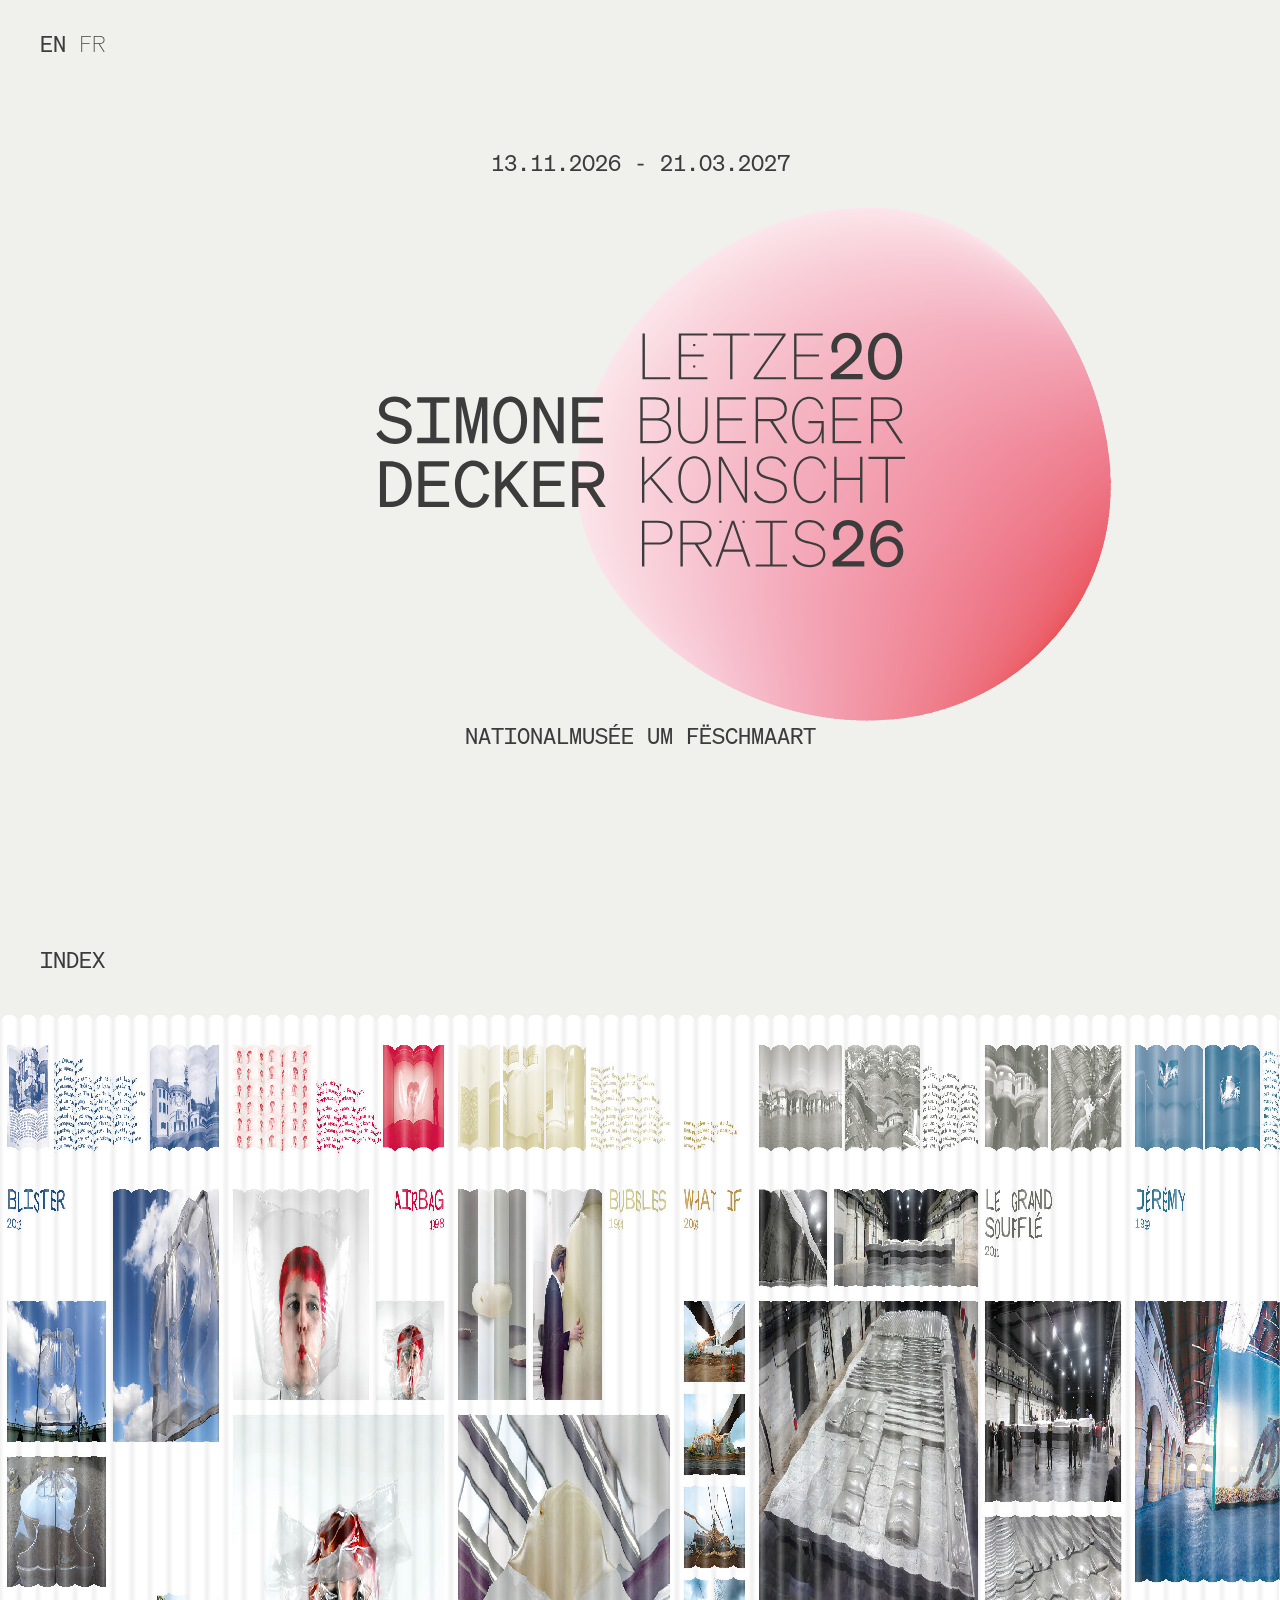
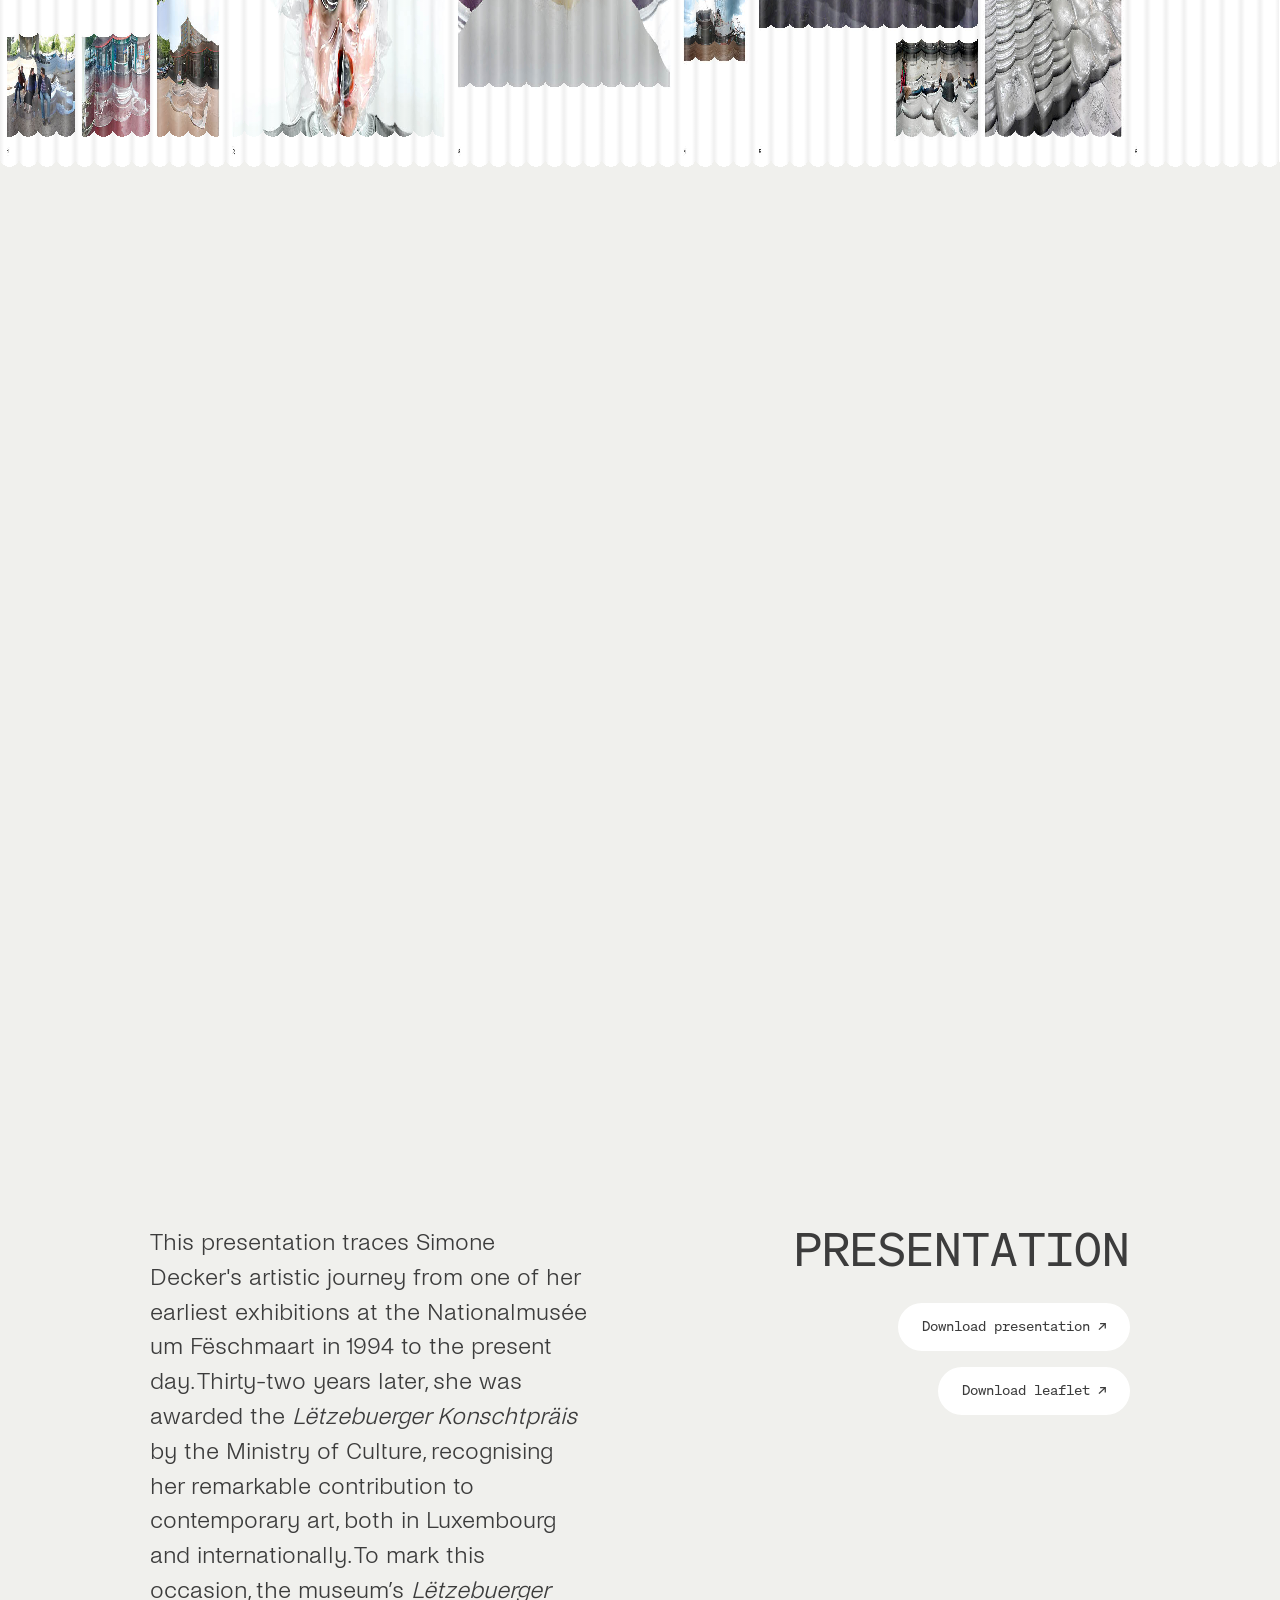
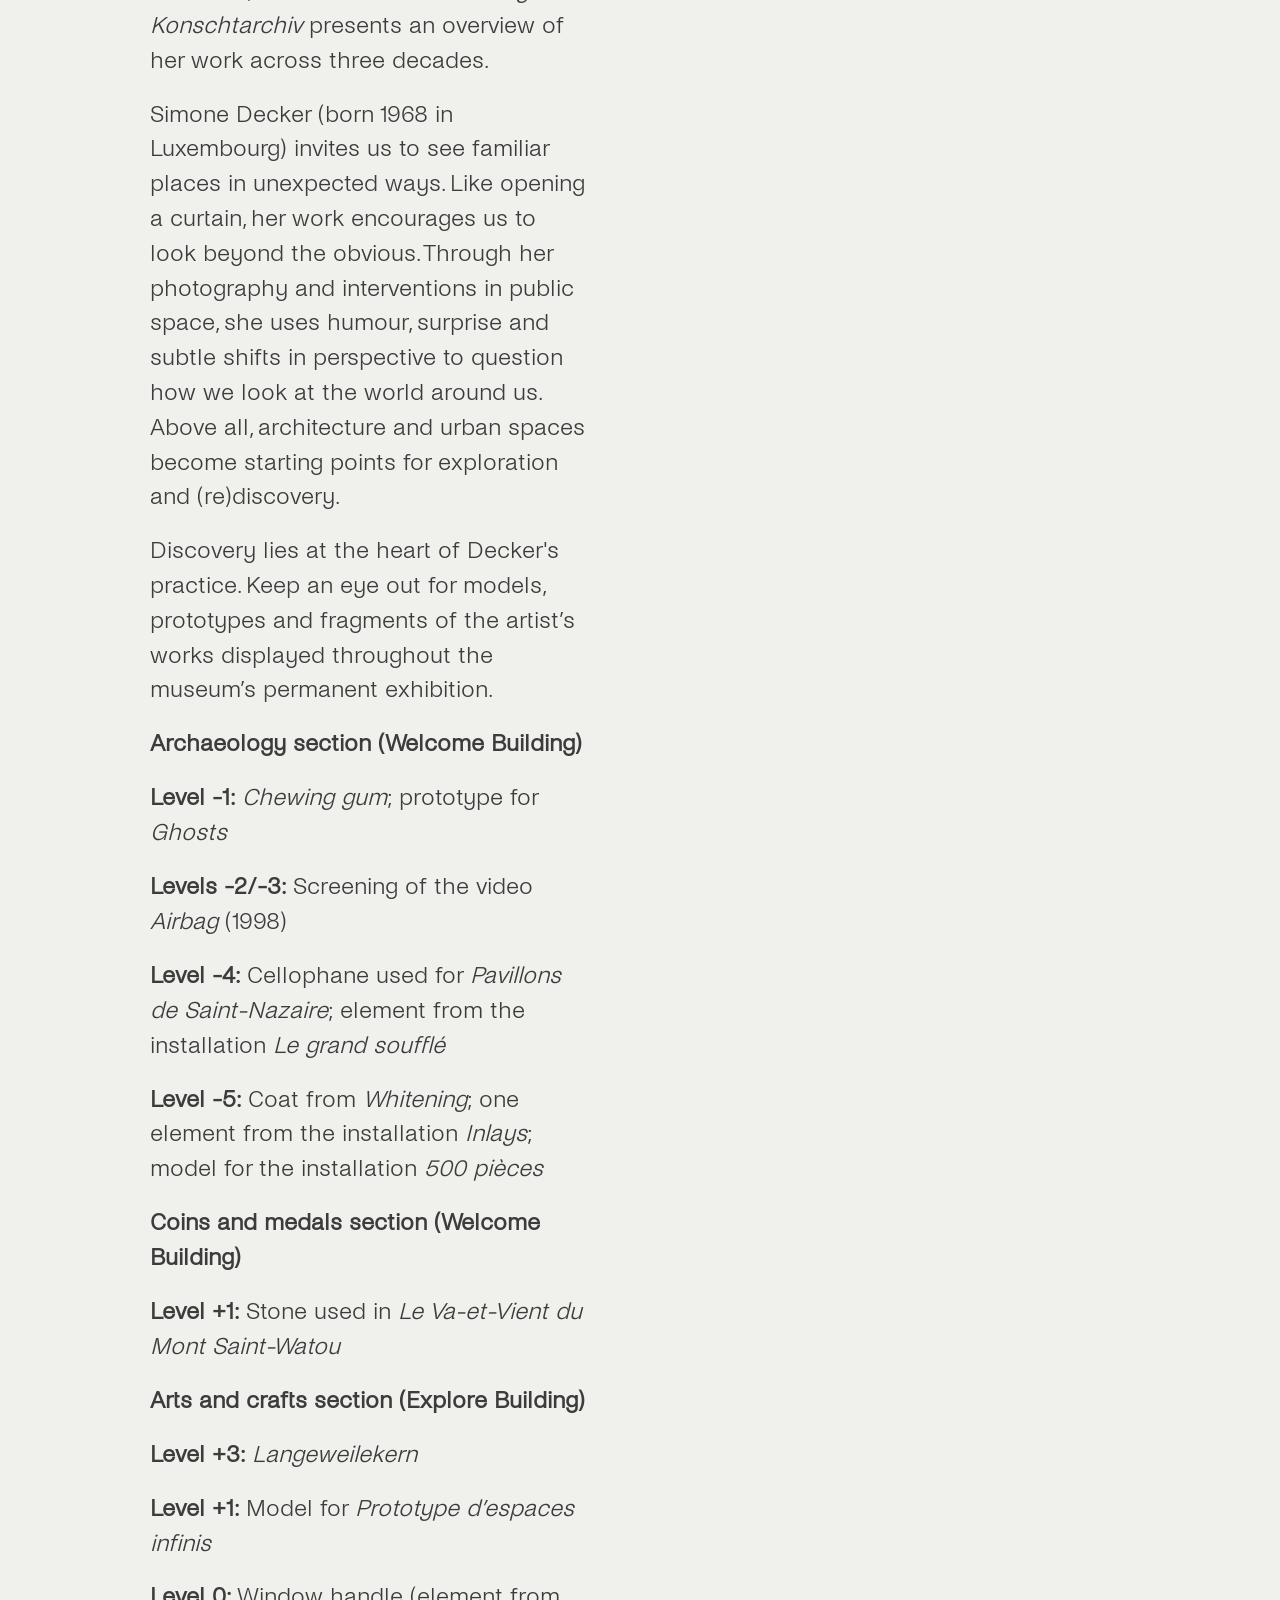
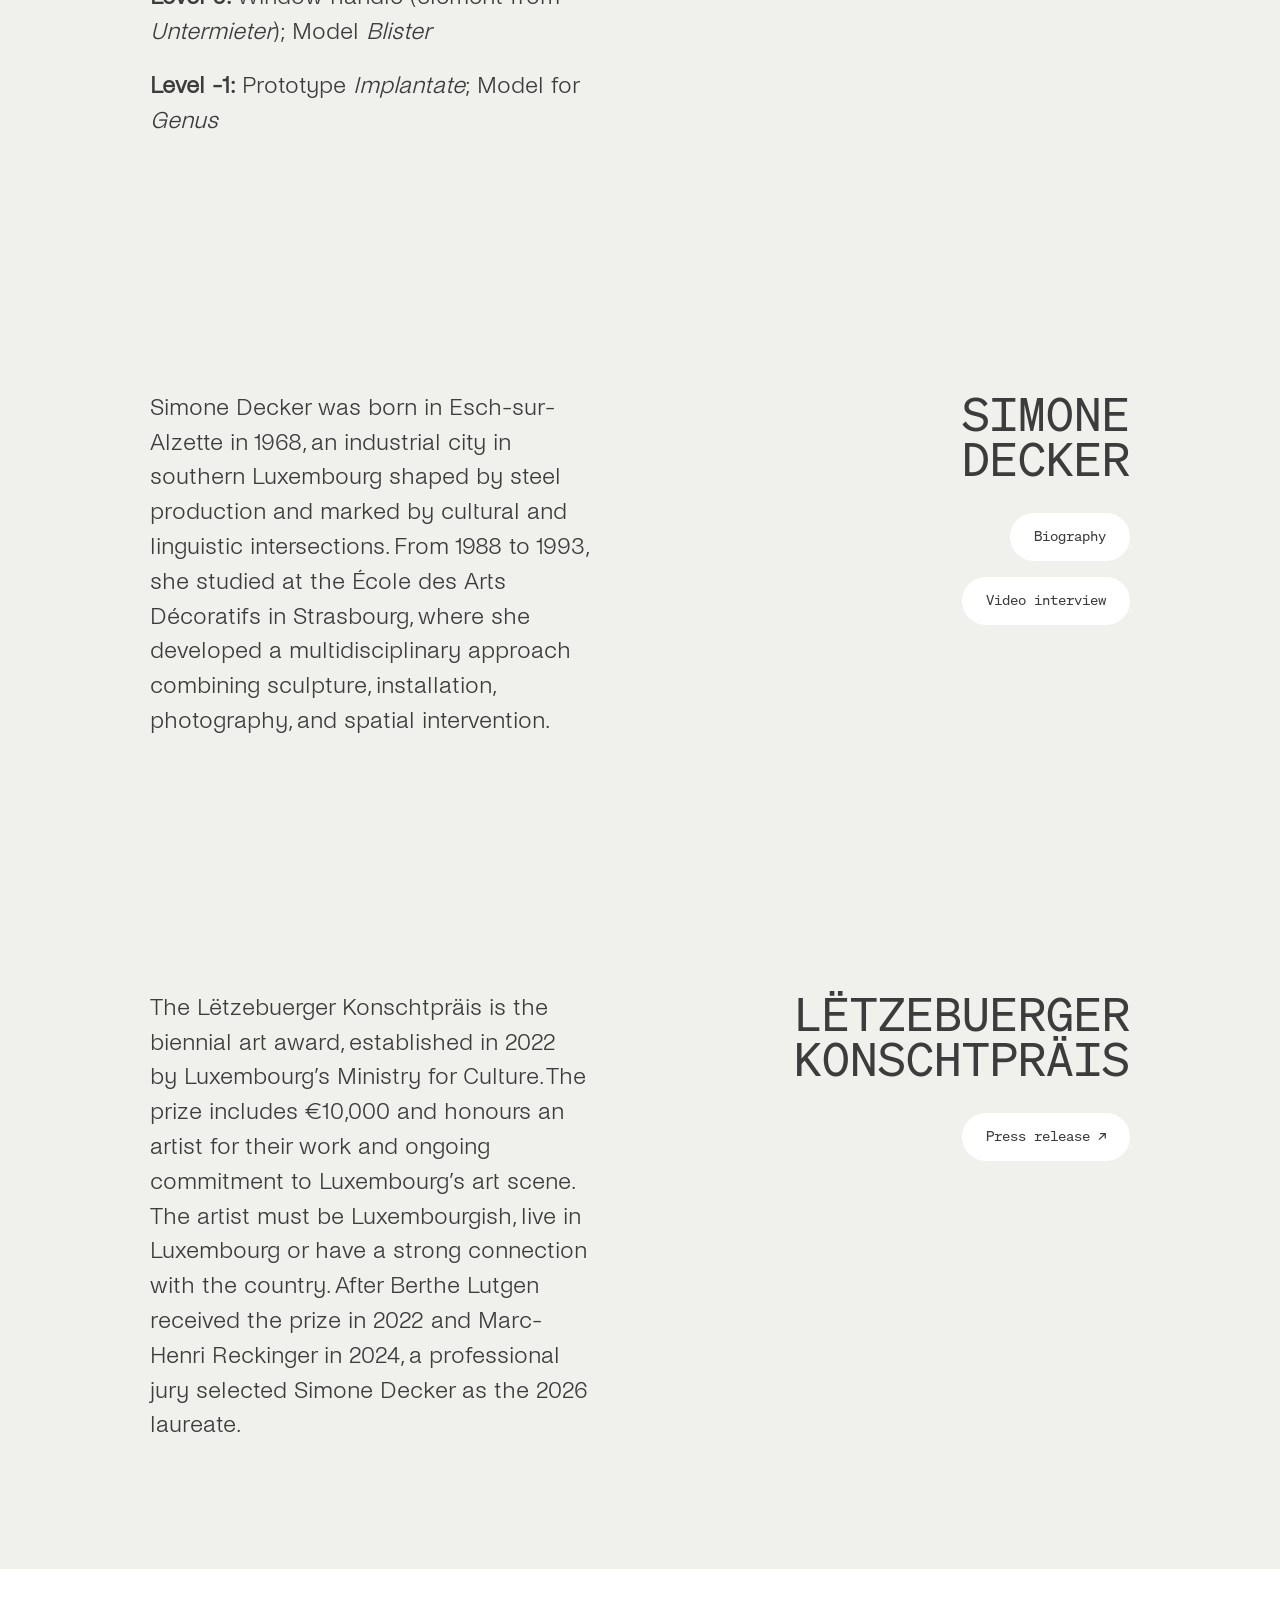
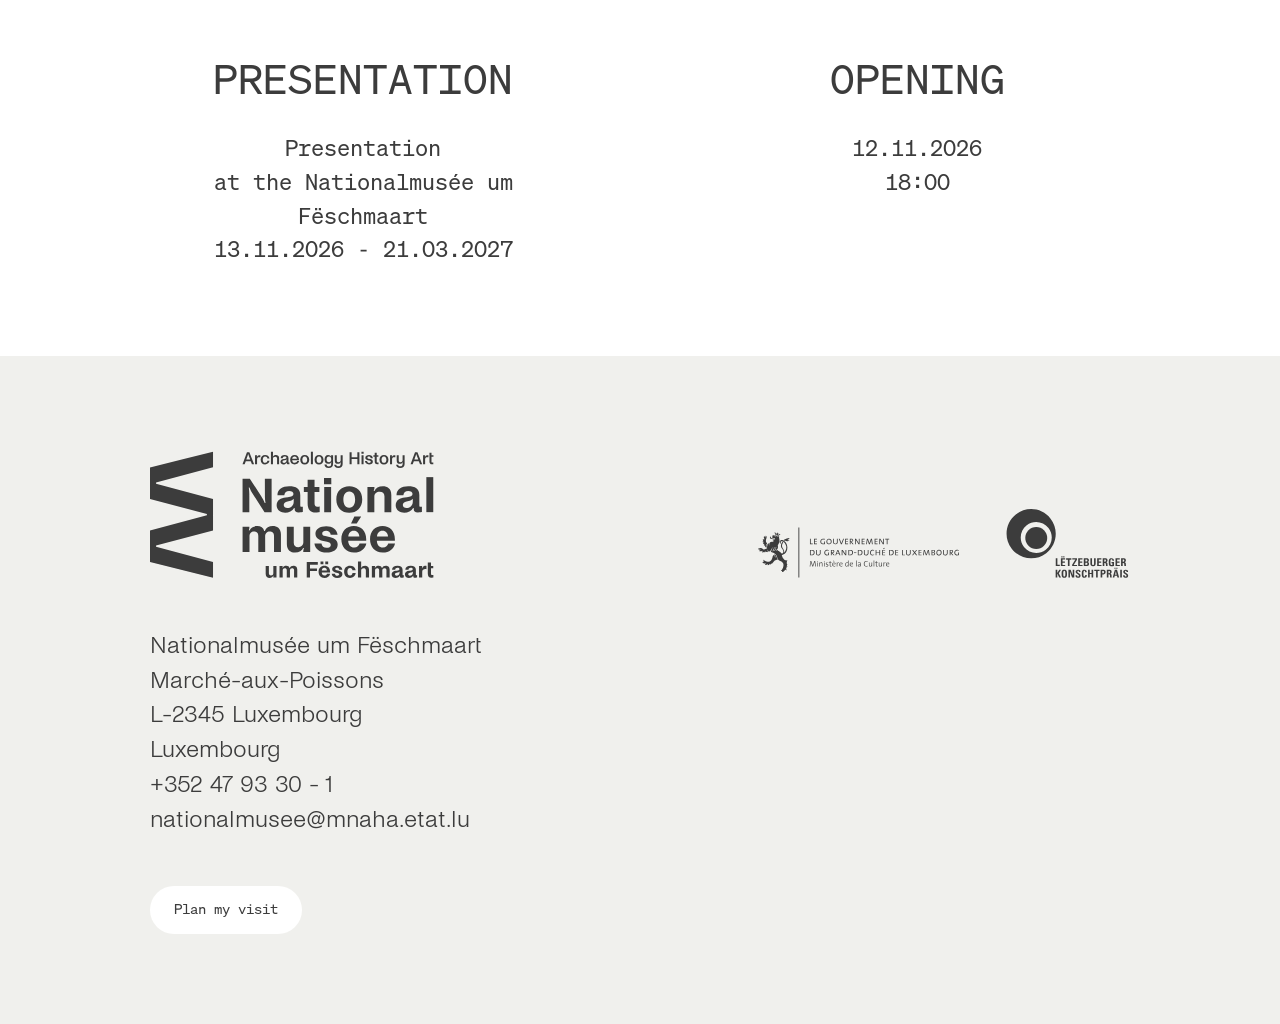
==== commit 46f3bdc9: "Place leaflet download beside presentation download" ====
--- a/index.html
+++ b/index.html
@@ -167,6 +167,10 @@
                     href="public/SIMONE-presentation-download.pdf"
                     download="SIMONE-presentation-download.pdf"><span data-i18n="actions.downloadPresentation">Download presentation</span><span
                         class="press-release-arrow" aria-hidden="true">↗</span></a>
+                <!-- Pending exhibition leaflet PDF: no href/download until supplied. -->
+                <a class="information-pill presentation-download-link leaflet-preview-link"
+                    role="link" aria-disabled="true" data-leaflet-preview hidden><span data-i18n="actions.downloadLeaflet">Download leaflet</span><span
+                        class="press-release-arrow" aria-hidden="true">↗</span></a>
             </div>
         </div>
         <div class="editorial-body">
@@ -180,10 +184,6 @@
             <p data-i18n-rich="presentation.level5"><strong>Level -5:</strong> Coat from <em>Whitening</em>; one element from the installation <em>Inlays</em>; model for the installation <em>500 pièces</em></p>
             <p data-i18n-rich="presentation.coins"><strong>Coins and medals section (Welcome Building)</strong></p>
             <p data-i18n-rich="presentation.coinsLevel2"><strong>Level +1:</strong> Stone used in <em>Le Va-et-Vient du Mont Saint-Watou</em></p>
-            <p data-leaflet-preview hidden>
-                <!-- Pending PDF: no href/download until the museum supplies the file. -->
-                <a class="leaflet-preview-link" role="link" aria-disabled="true" data-i18n="actions.downloadLeaflet">Download leaflet</a>
-            </p>
             <p data-i18n-rich="presentation.crafts"><strong>Arts and crafts section (Explore Building)</strong></p>
             <p data-i18n-rich="presentation.craftsLevel3"><strong>Level +3:</strong> <em>Langeweilekern</em></p>
             <p data-i18n-rich="presentation.craftsLevel1"><strong>Level +1:</strong> Model for <em>Prototype d’espaces infinis</em></p>
--- a/style.css
+++ b/style.css
@@ -1226,11 +1226,13 @@
 
 }
 
+.leaflet-preview-link[hidden]{
+
+    display:none;
+
+}
+
 .leaflet-preview-link{
-
-    font:400 0.85rem/1.45 "Söhne Mono Buch",monospace;
-
-    text-decoration:underline;
 
     cursor:default;
 
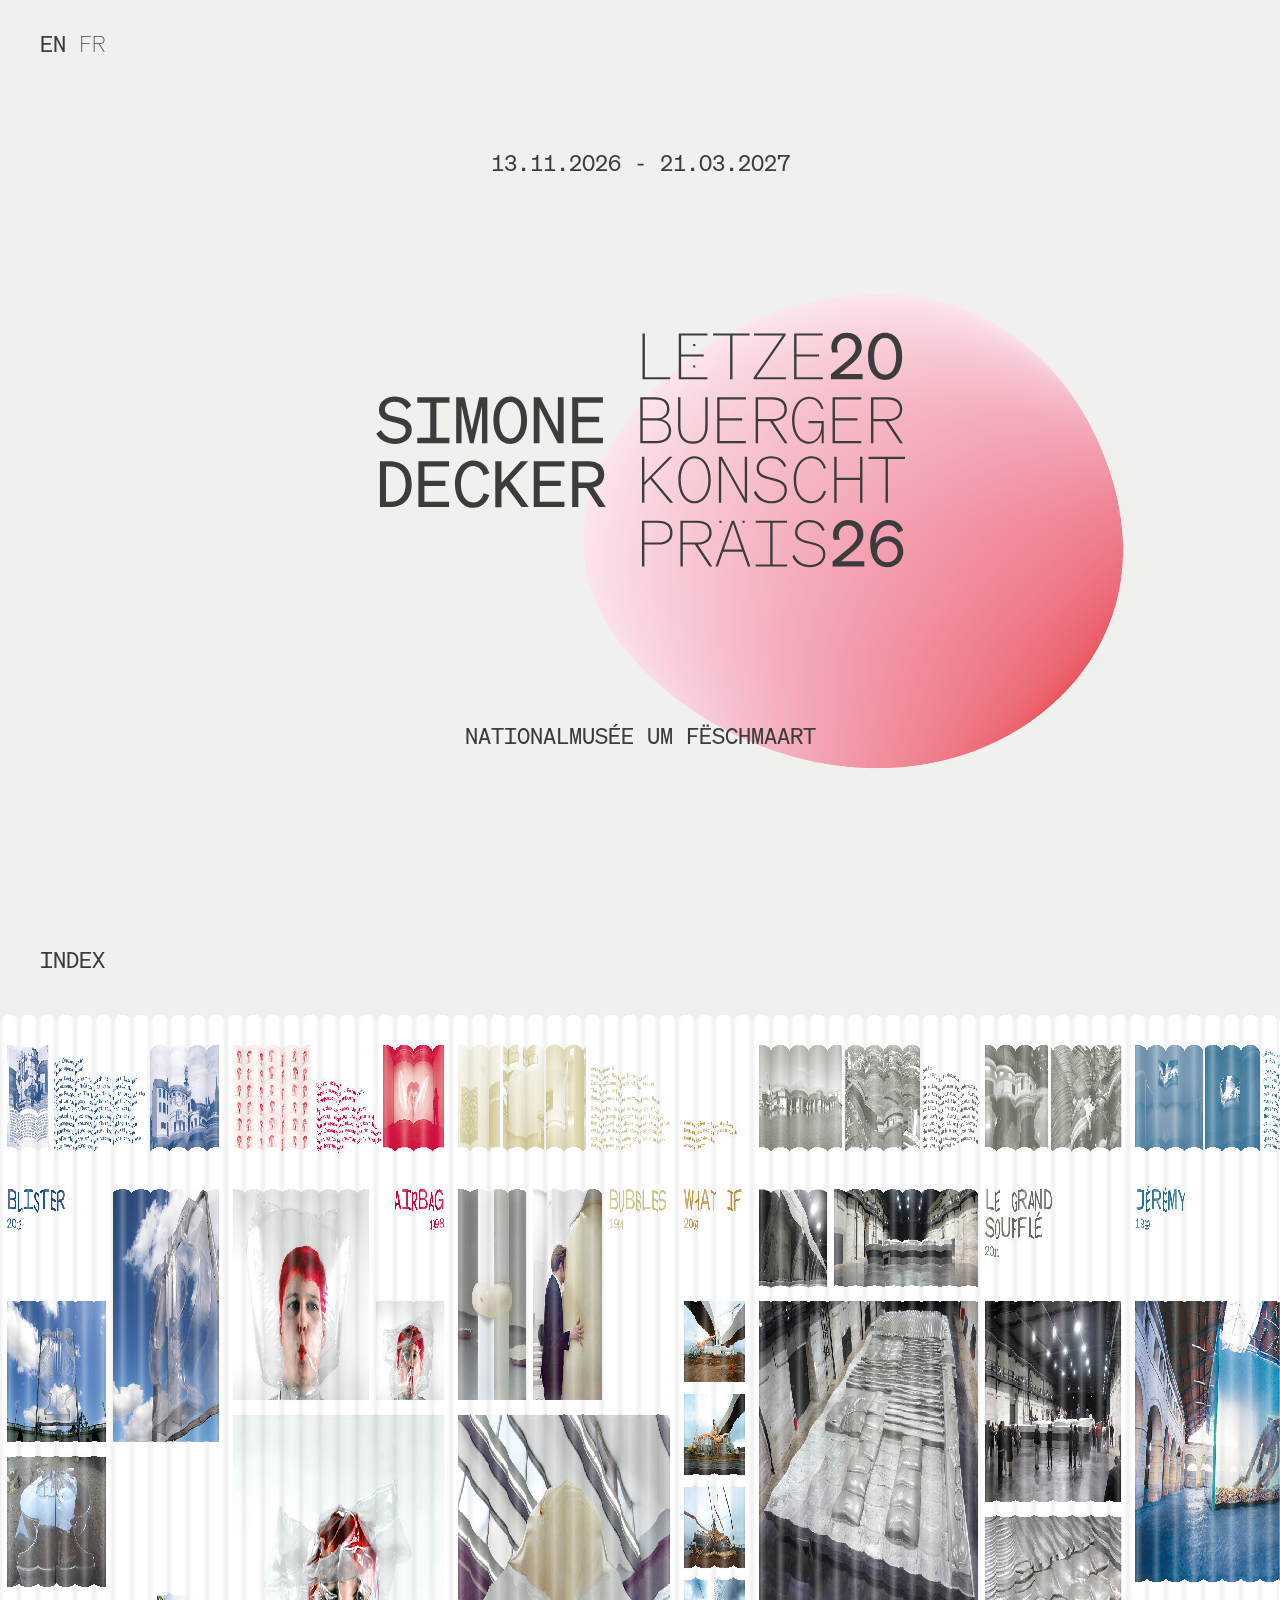
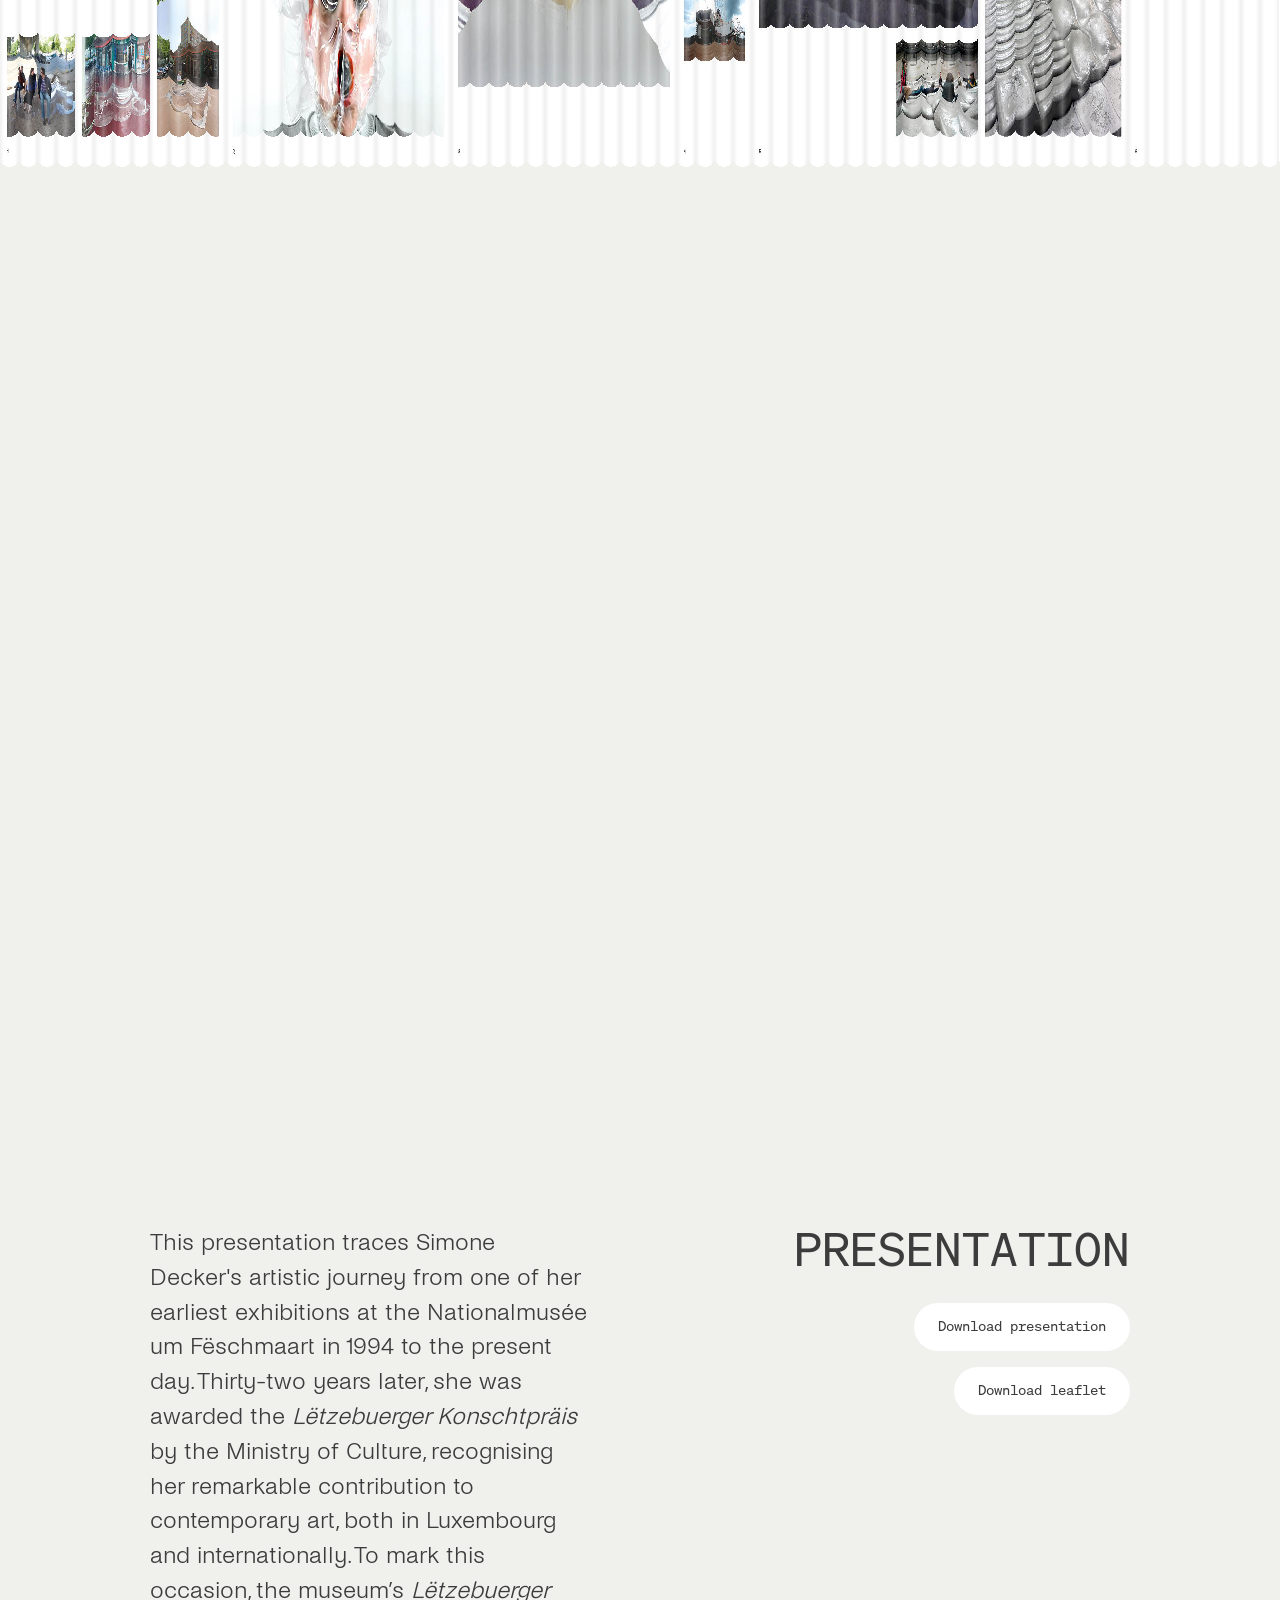
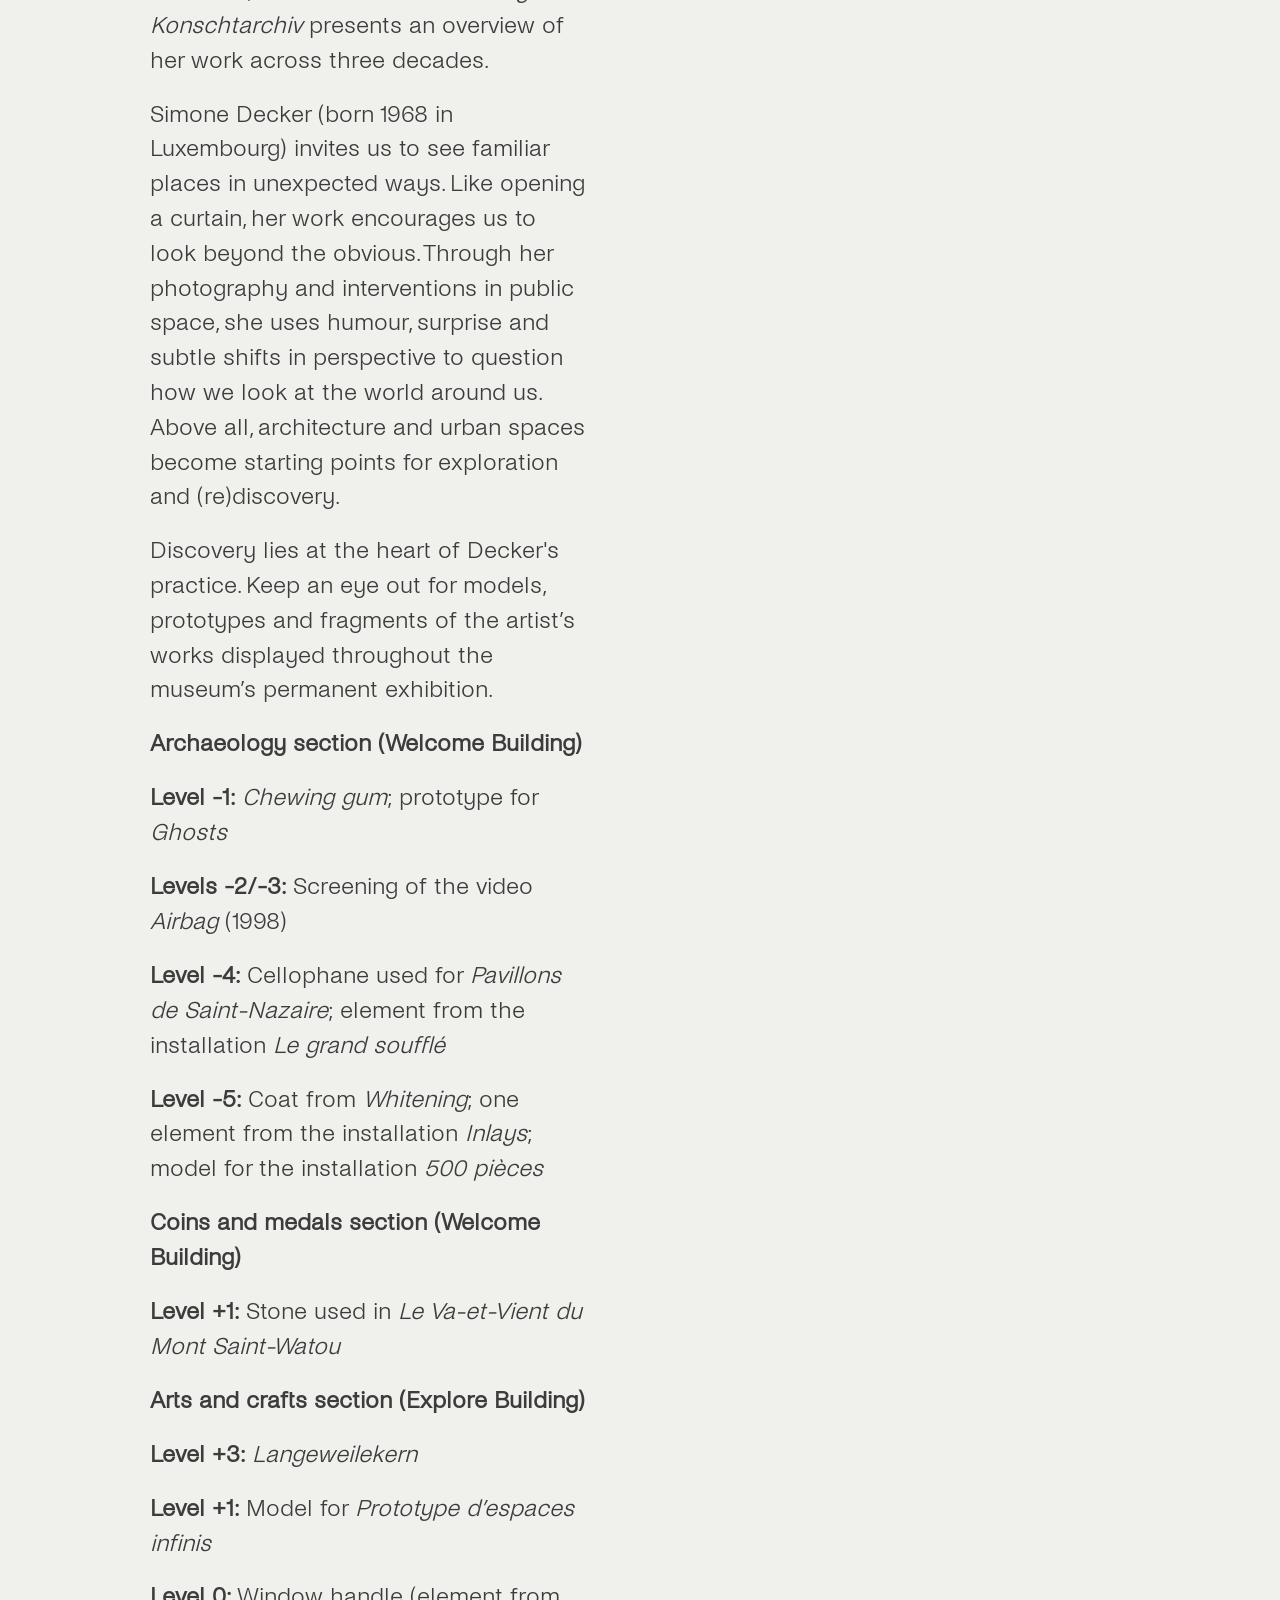
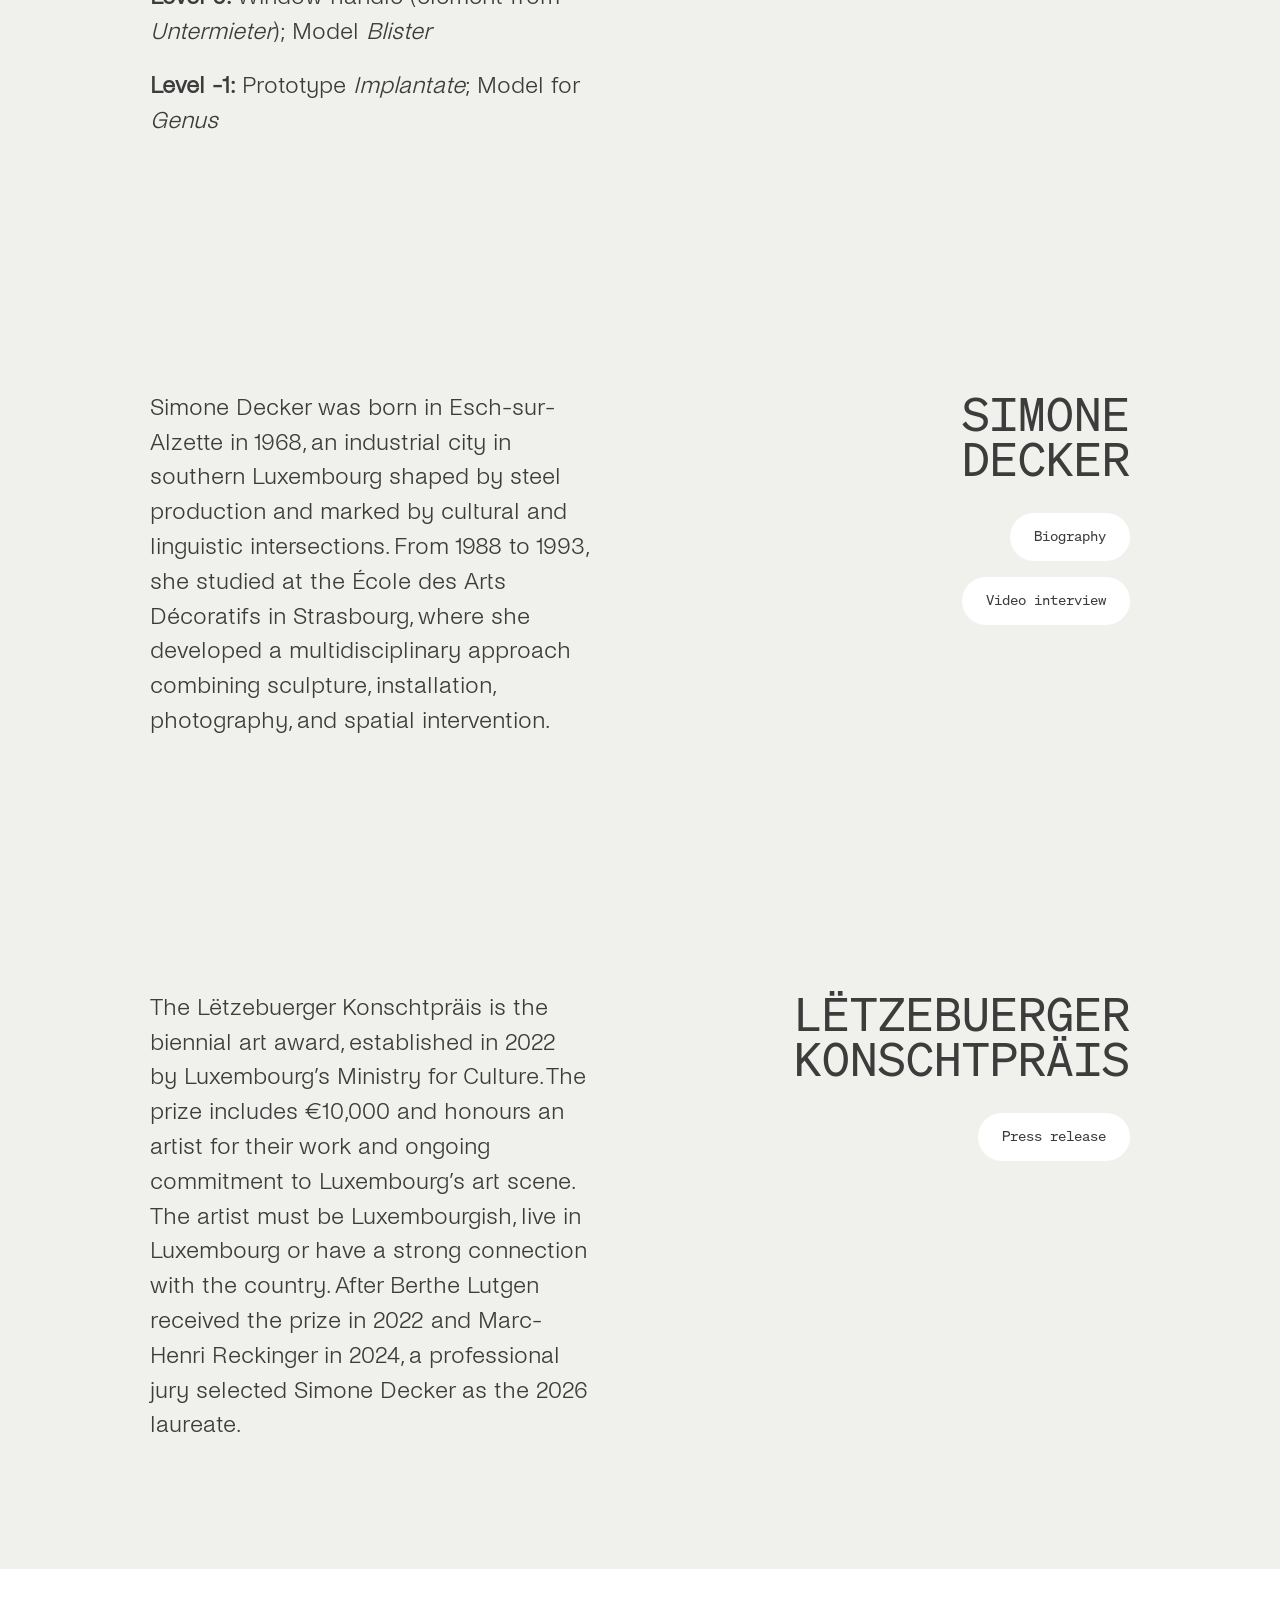
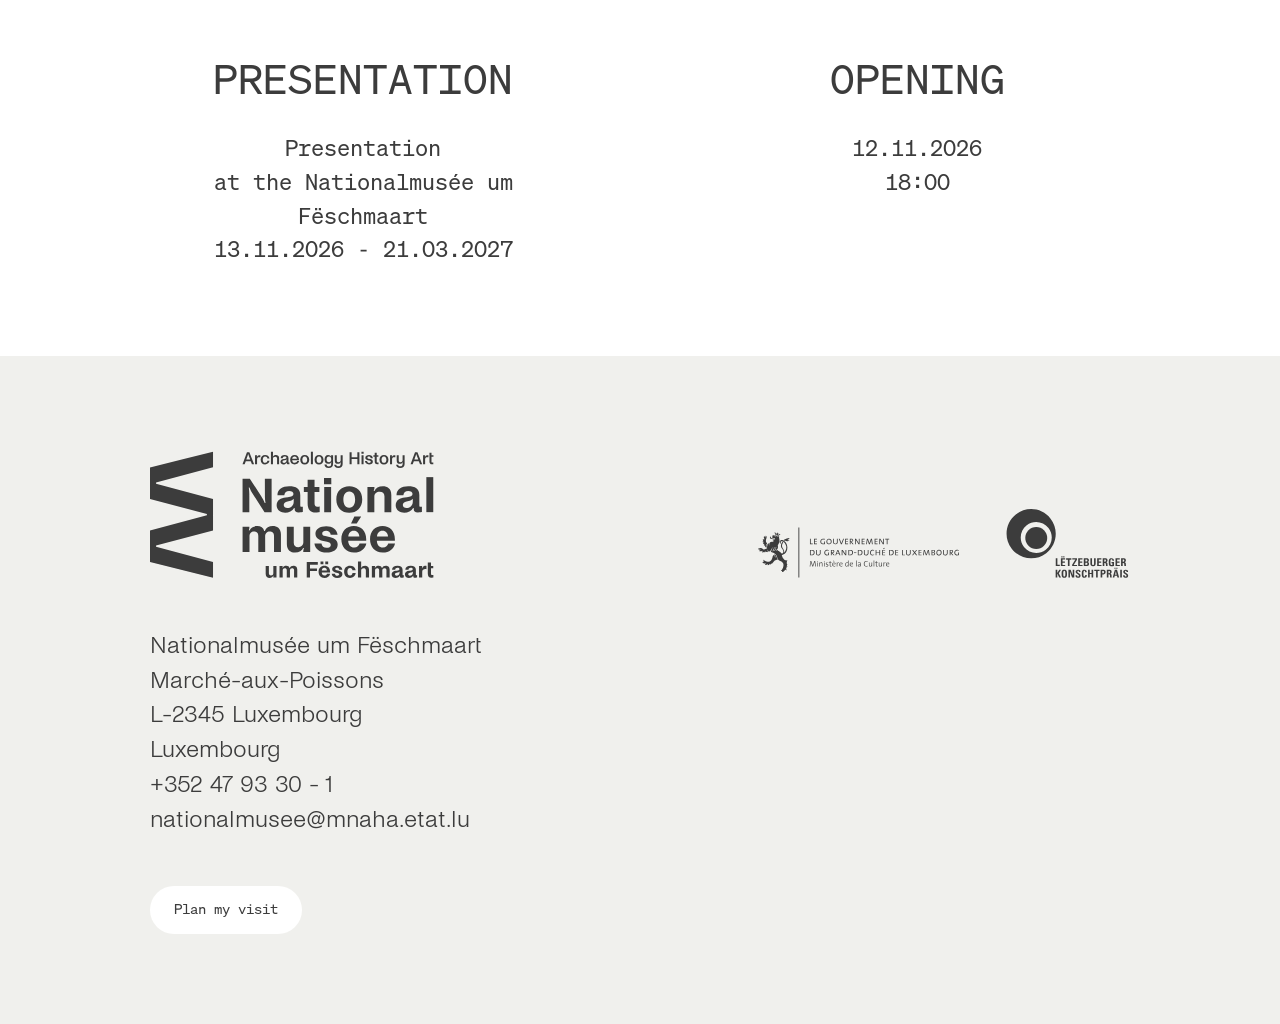
==== commit 27466c21: "Remove arrow icons from SIMONE buttons" ====
--- a/index.html
+++ b/index.html
@@ -165,12 +165,10 @@
             <div class="editorial-actions presentation-actions">
                 <a class="information-pill presentation-download-link"
                     href="public/SIMONE-presentation-download.pdf"
-                    download="SIMONE-presentation-download.pdf"><span data-i18n="actions.downloadPresentation">Download presentation</span><span
-                        class="press-release-arrow" aria-hidden="true">↗</span></a>
+                    download="SIMONE-presentation-download.pdf"><span data-i18n="actions.downloadPresentation">Download presentation</span></a>
                 <!-- Pending exhibition leaflet PDF: no href/download until supplied. -->
                 <a class="information-pill presentation-download-link leaflet-preview-link"
-                    role="link" aria-disabled="true" data-leaflet-preview hidden><span data-i18n="actions.downloadLeaflet">Download leaflet</span><span
-                        class="press-release-arrow" aria-hidden="true">↗</span></a>
+                    role="link" aria-disabled="true" data-leaflet-preview hidden><span data-i18n="actions.downloadLeaflet">Download leaflet</span></a>
             </div>
         </div>
         <div class="editorial-body">
@@ -219,8 +217,7 @@
             <div class="editorial-actions" aria-label="Related prize content" data-i18n-aria-label="prize.related">
                 <a class="information-pill press-release-link"
                     href="https://mcult.gouvernement.lu/en/actualites.gouvernement2024+fr+actualites+toutes_actualites+communiques+2026+01-janvier+22-thill-konschtprais.html"
-                    target="_blank" rel="noopener noreferrer"><span data-i18n="actions.pressRelease">Press release</span><span
-                        class="press-release-arrow" aria-hidden="true">↗</span></a>
+                    target="_blank" rel="noopener noreferrer"><span data-i18n="actions.pressRelease">Press release</span></a>
             </div>
         </div>
         <div class="editorial-body">
--- a/style.css
+++ b/style.css
@@ -1065,26 +1065,7 @@
 
     align-items:center;
 
-    gap:8px;
-
     text-decoration:none;
-
-}
-
-.press-release-arrow{
-
-    display:inline-block;
-
-    transition:transform 160ms ease;
-
-}
-
-.press-release-link:hover .press-release-arrow,
-.press-release-link:focus-visible .press-release-arrow,
-.presentation-download-link:hover .press-release-arrow,
-.presentation-download-link:focus-visible .press-release-arrow{
-
-    transform:translate(2px,-2px);
 
 }
 
@@ -1099,19 +1080,6 @@
 
 }
 
-@media (prefers-reduced-motion:reduce){
-
-    .press-release-link .press-release-arrow,
-    .presentation-download-link .press-release-arrow{
-
-        transition:none;
-
-        transform:none;
-
-    }
-
-}
-
 .visit-information{
 
     display:grid;
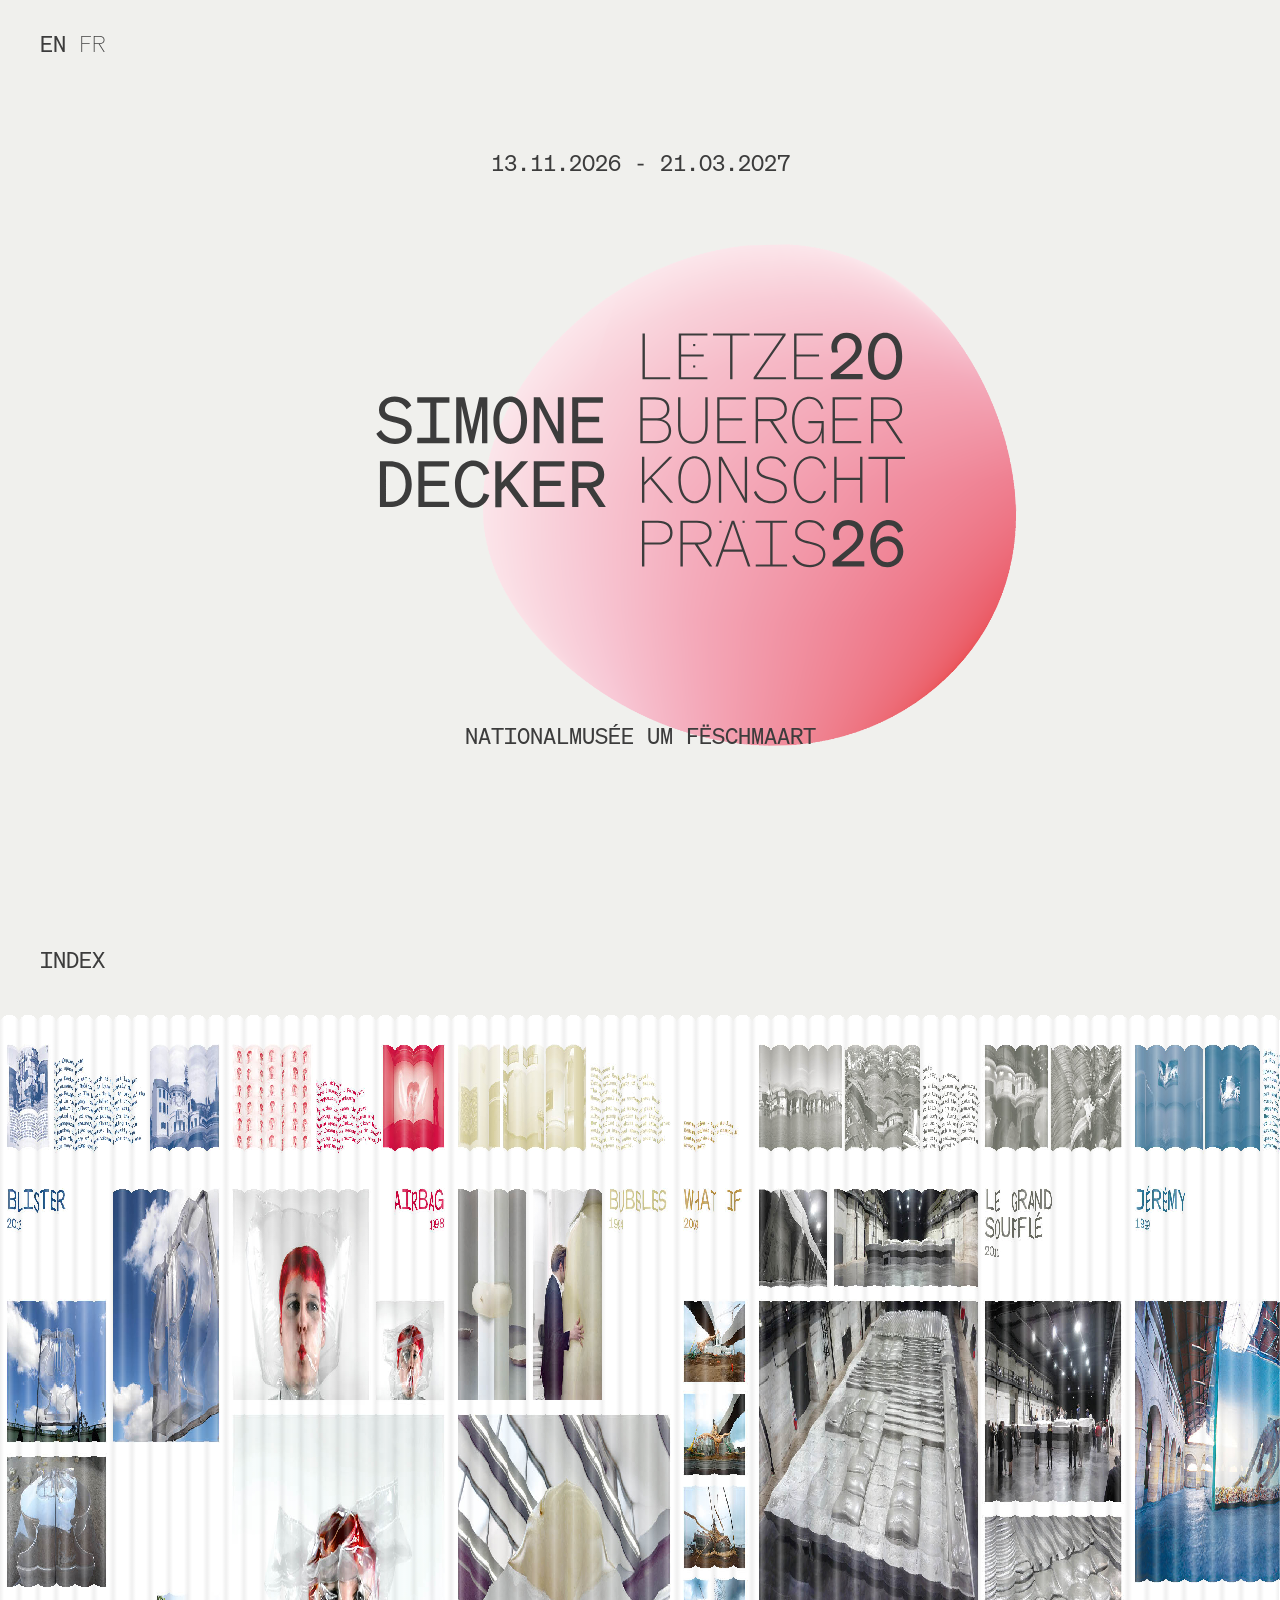
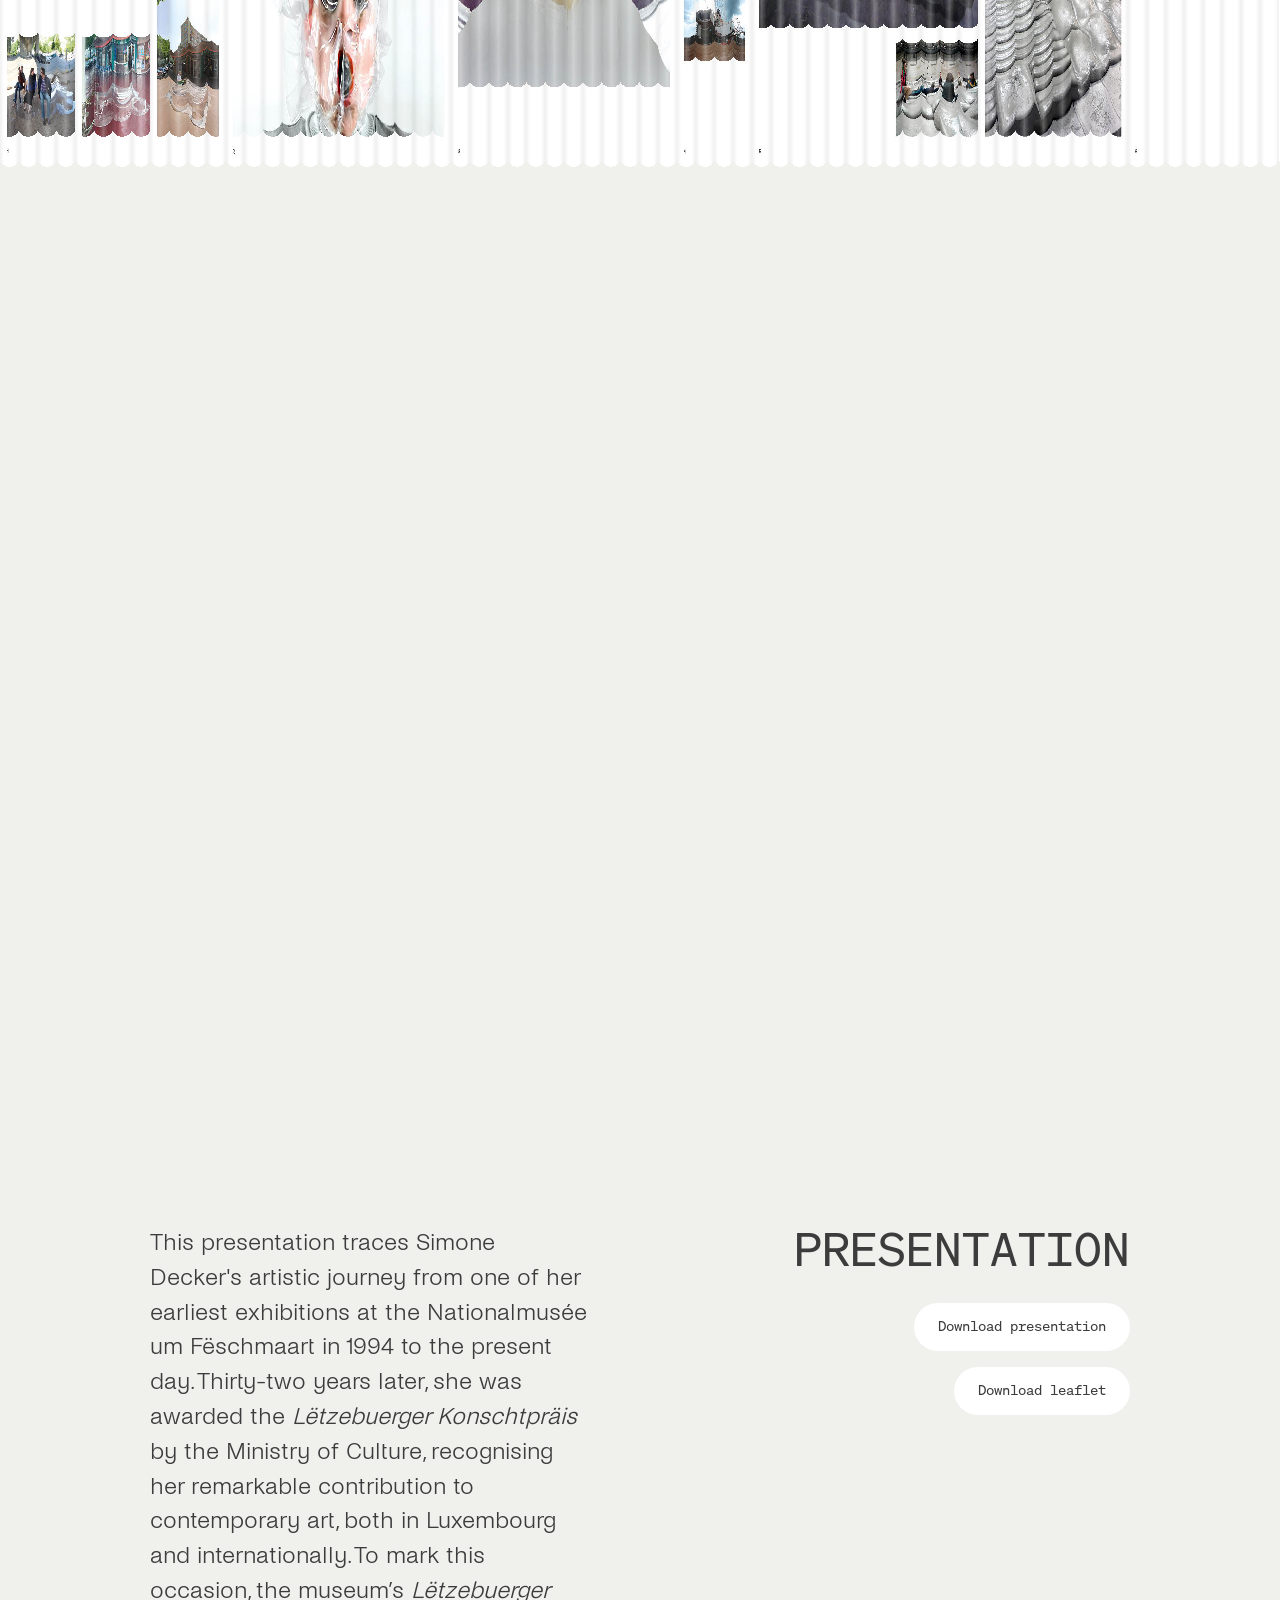
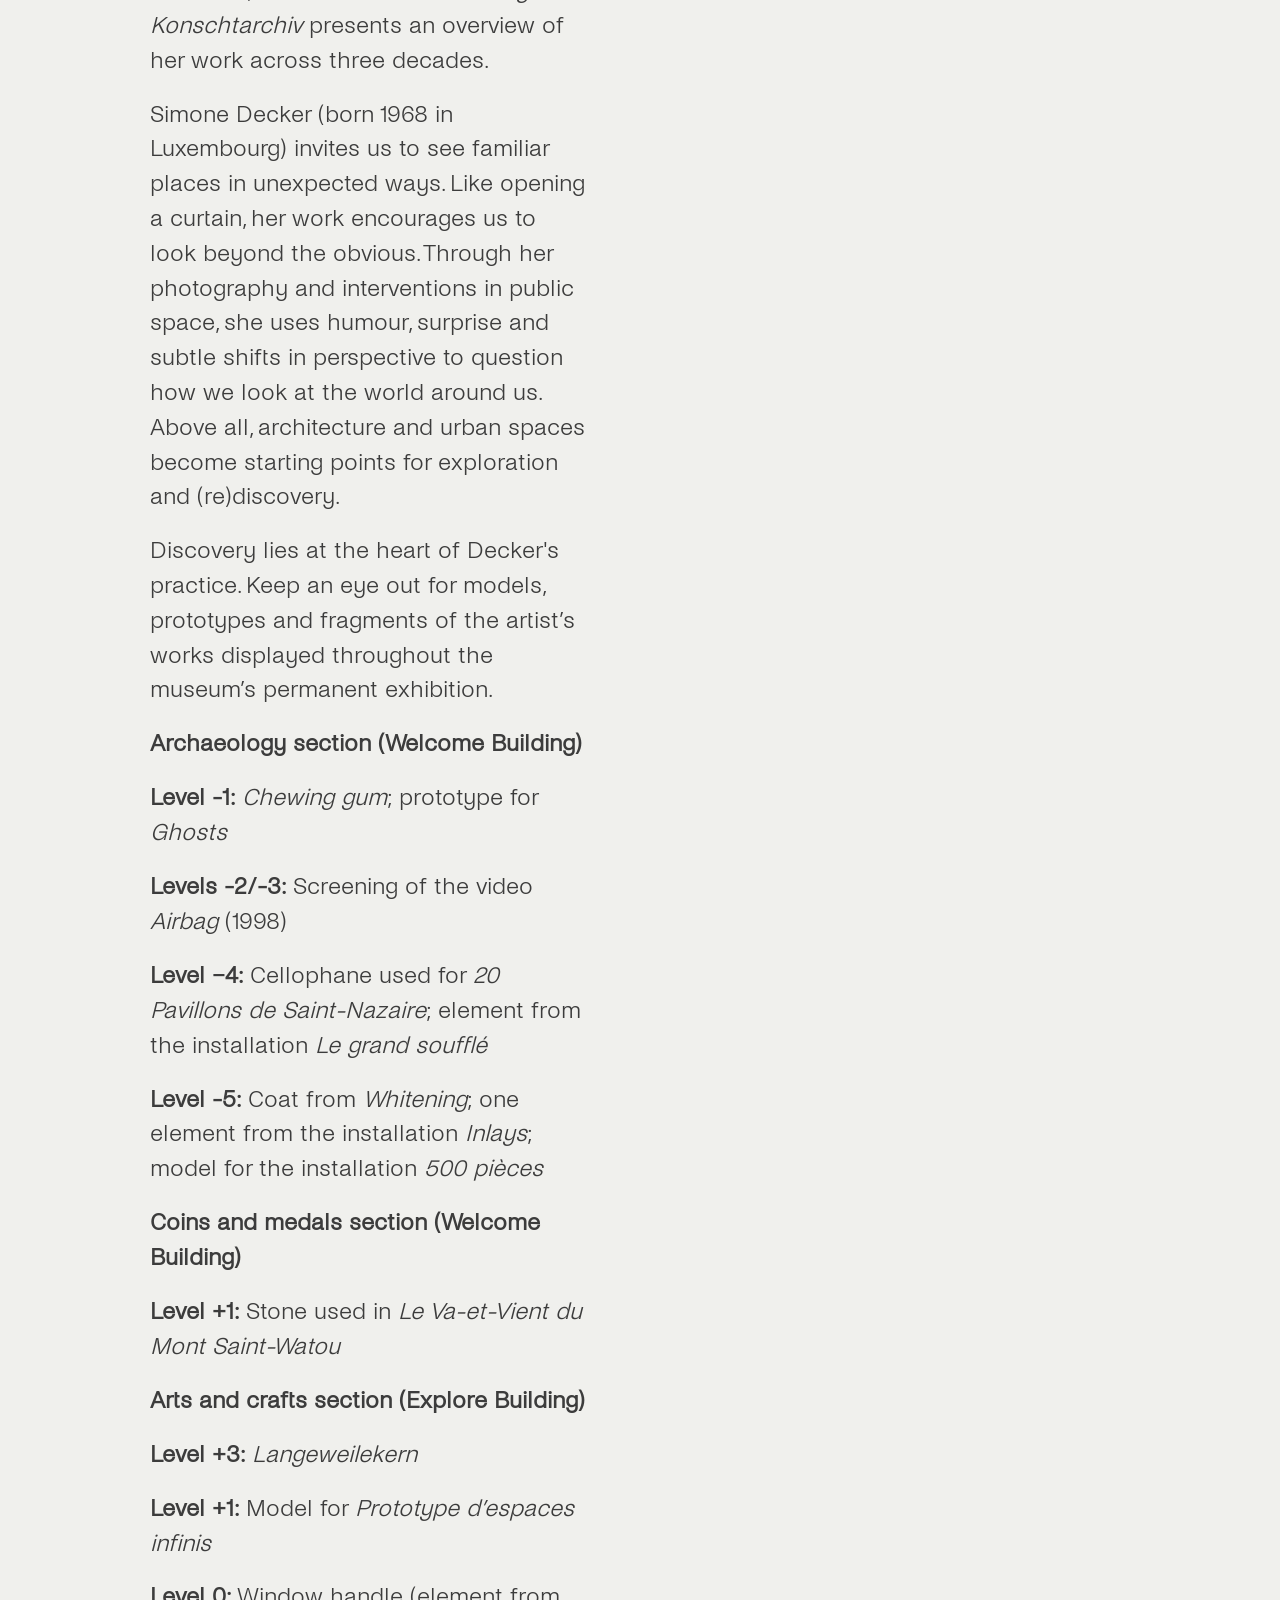
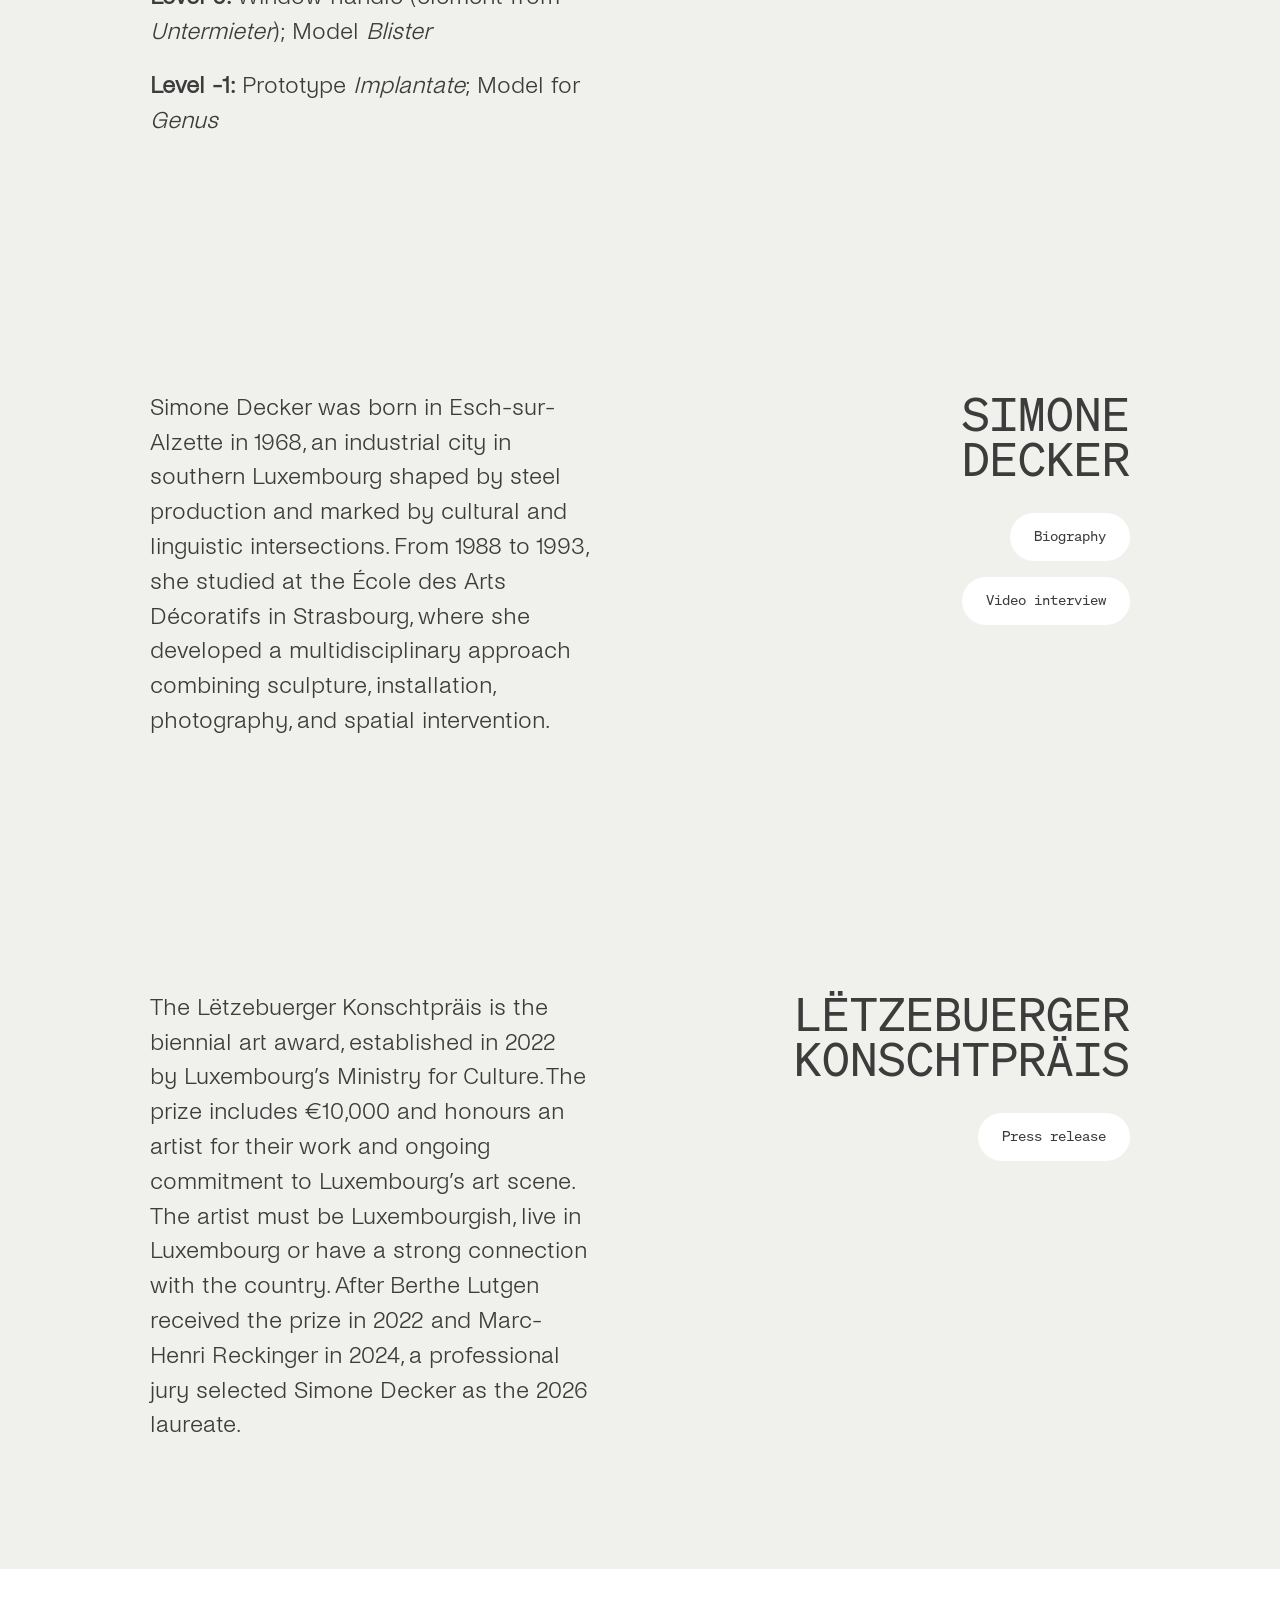
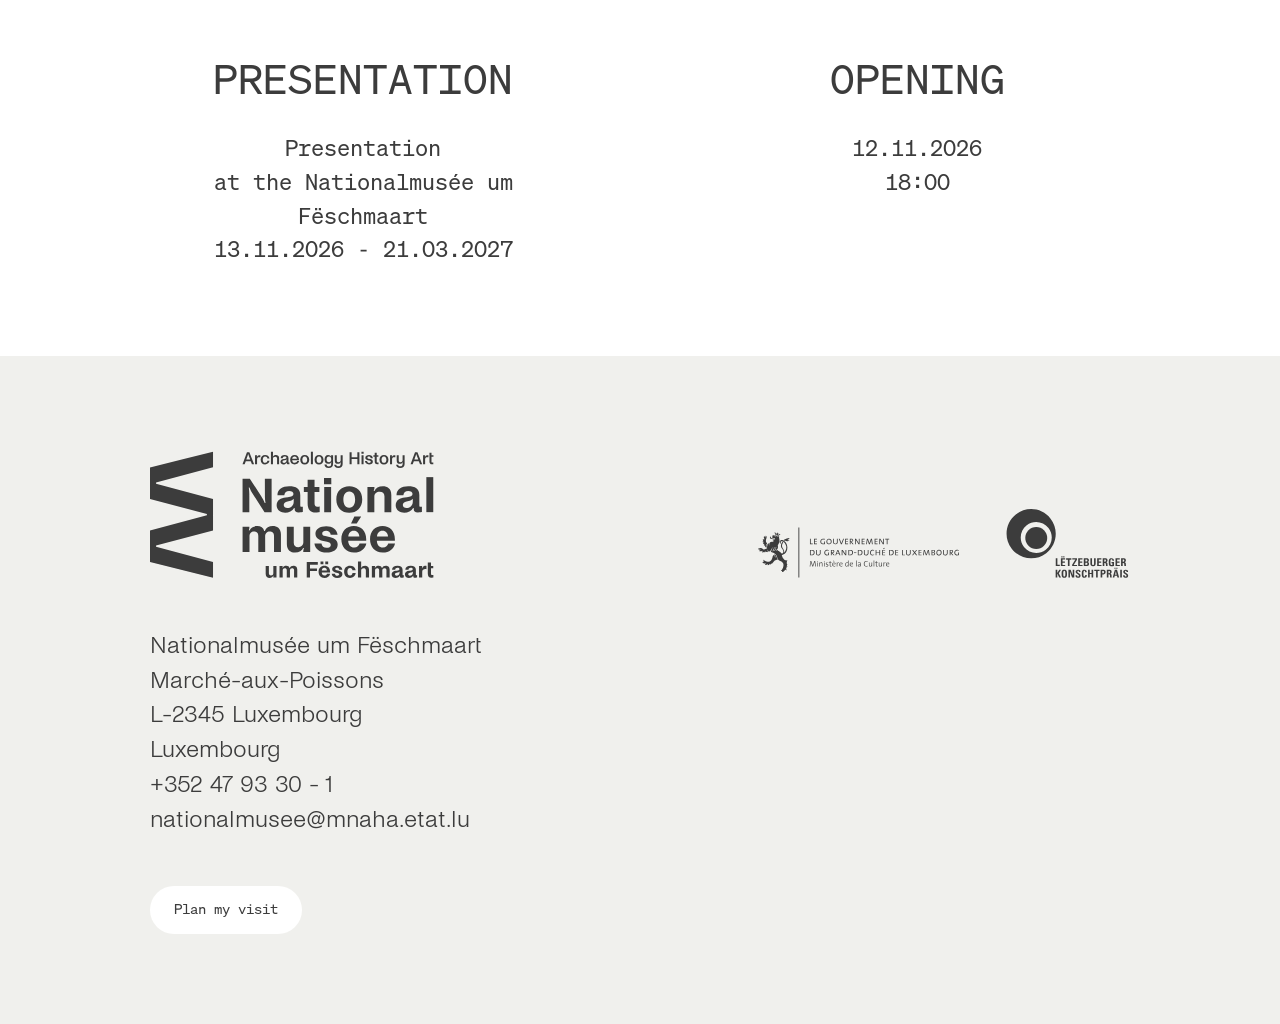
==== commit af708d8d: "Correct Saint-Nazaire artwork title" ====
--- a/index.html
+++ b/index.html
@@ -178,7 +178,7 @@
             <p data-i18n-rich="presentation.archaeology"><strong>Archaeology section (Welcome Building)</strong></p>
             <p data-i18n-rich="presentation.level1"><strong>Level -1:</strong> <em>Chewing gum</em>; prototype for <em>Ghosts</em></p>
             <p data-i18n-rich="presentation.level23"><strong>Levels -2/-3:</strong> Screening of the video <em>Airbag</em> (1998)</p>
-            <p data-i18n-rich="presentation.level4"><strong>Level -4:</strong> Cellophane used for <em>Pavillons de Saint-Nazaire</em>; element from the installation <em>Le grand soufflé</em></p>
+            <p data-i18n-rich="presentation.level4"><strong>Level −4:</strong> Cellophane used for <em>20 Pavillons de Saint-Nazaire</em>; element from the installation <em>Le grand soufflé</em></p>
             <p data-i18n-rich="presentation.level5"><strong>Level -5:</strong> Coat from <em>Whitening</em>; one element from the installation <em>Inlays</em>; model for the installation <em>500 pièces</em></p>
             <p data-i18n-rich="presentation.coins"><strong>Coins and medals section (Welcome Building)</strong></p>
             <p data-i18n-rich="presentation.coinsLevel2"><strong>Level +1:</strong> Stone used in <em>Le Va-et-Vient du Mont Saint-Watou</em></p>
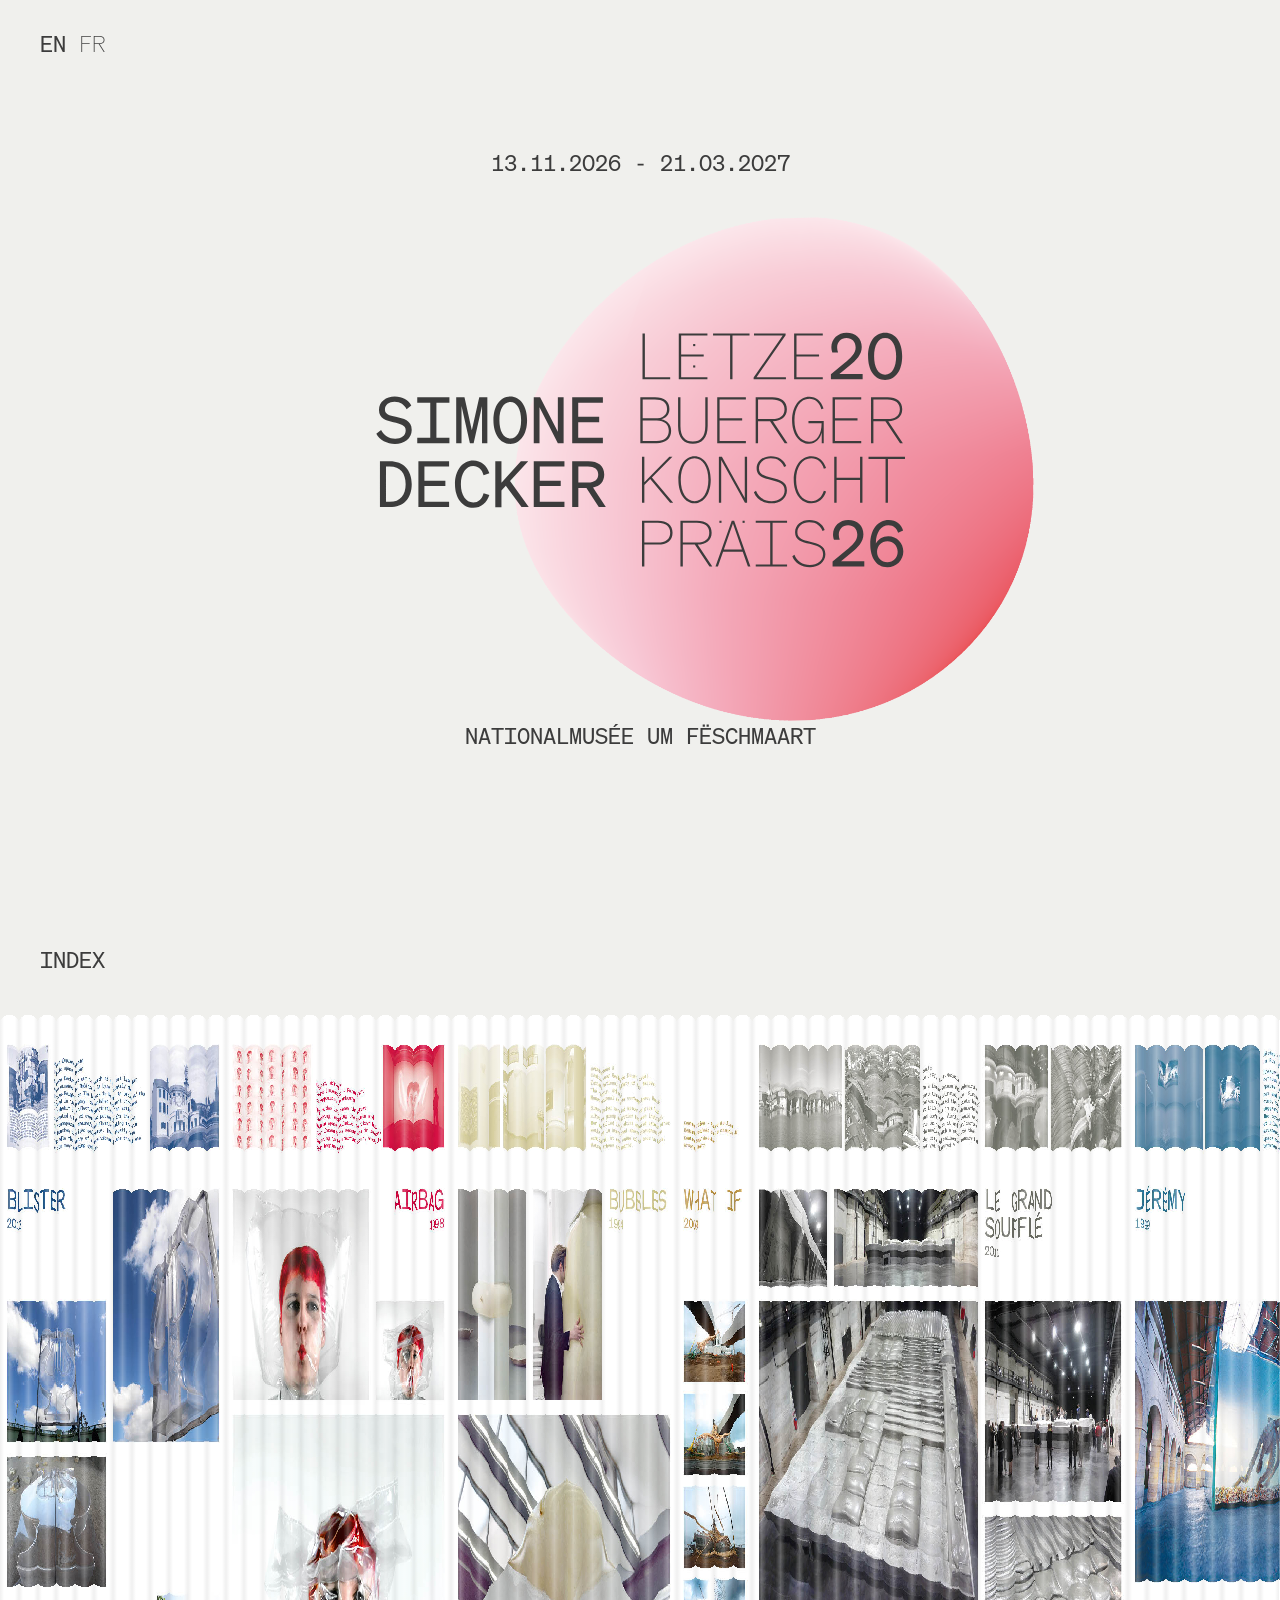
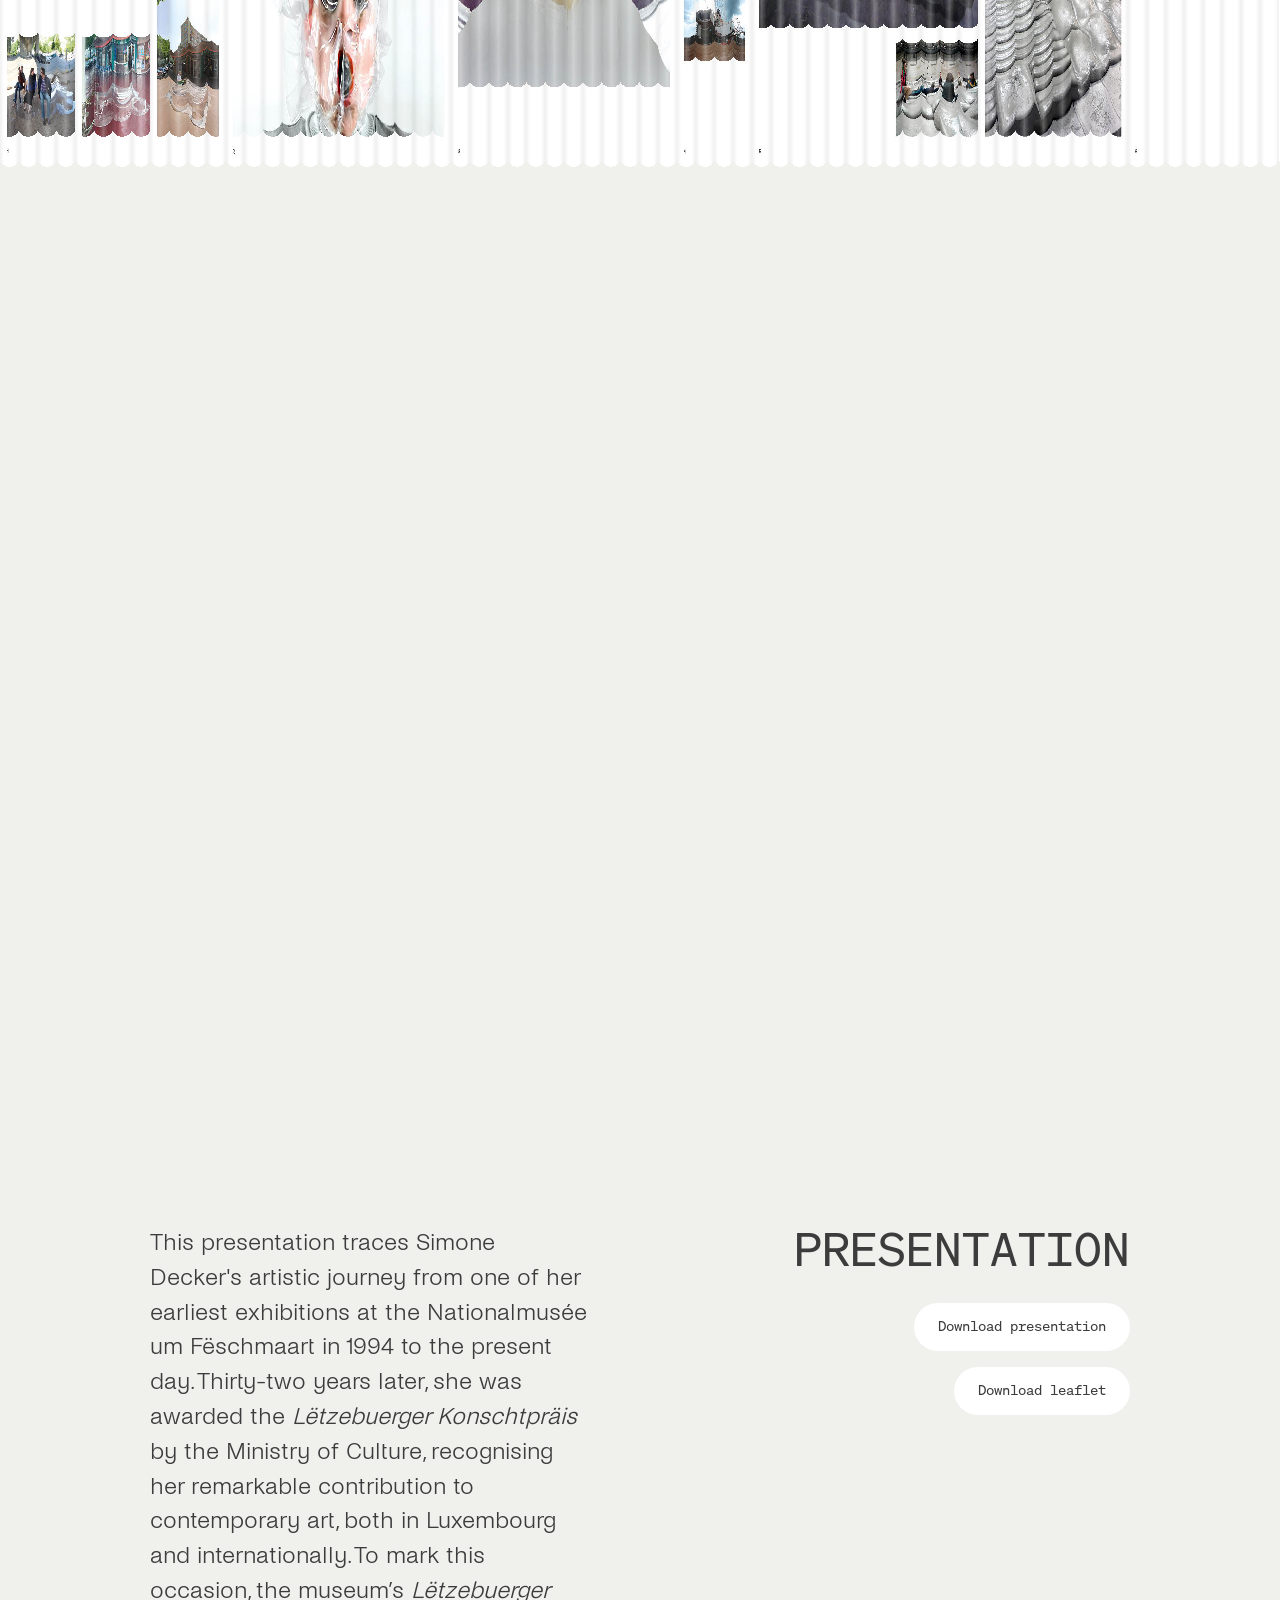
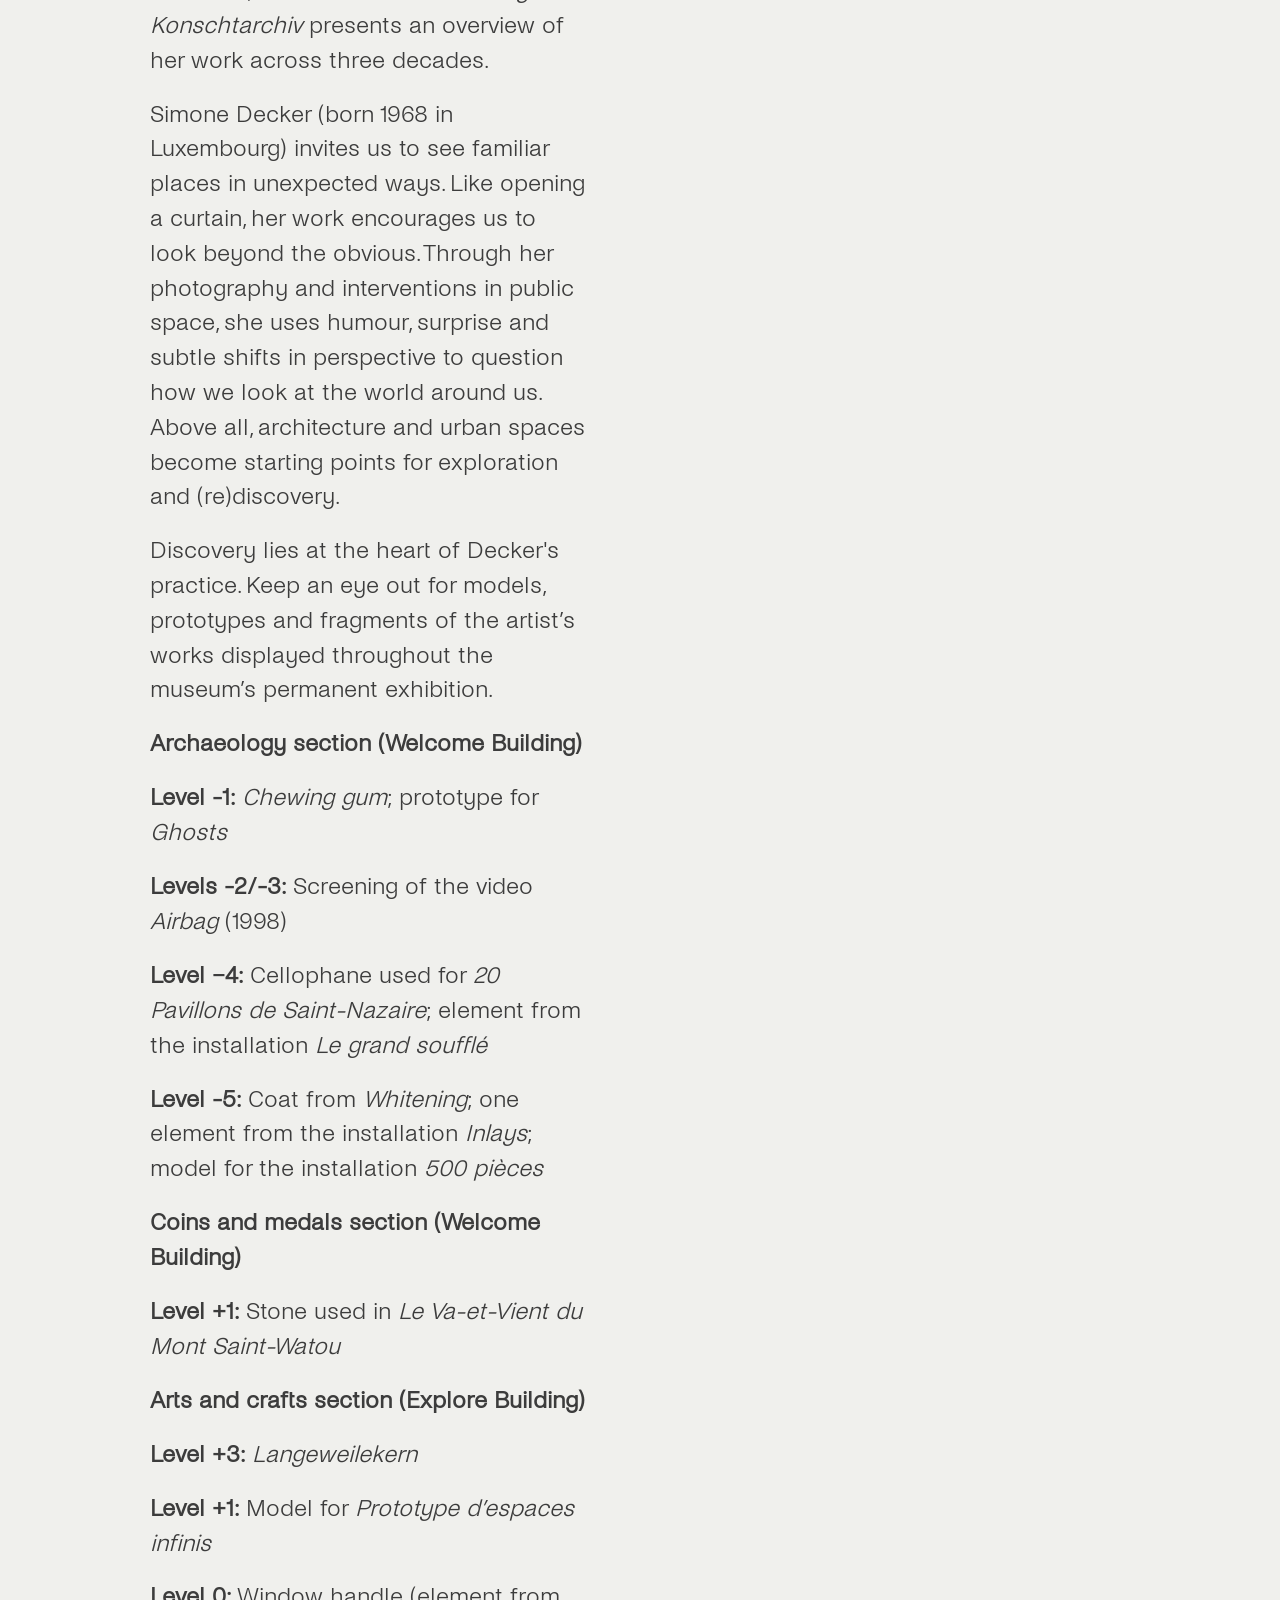
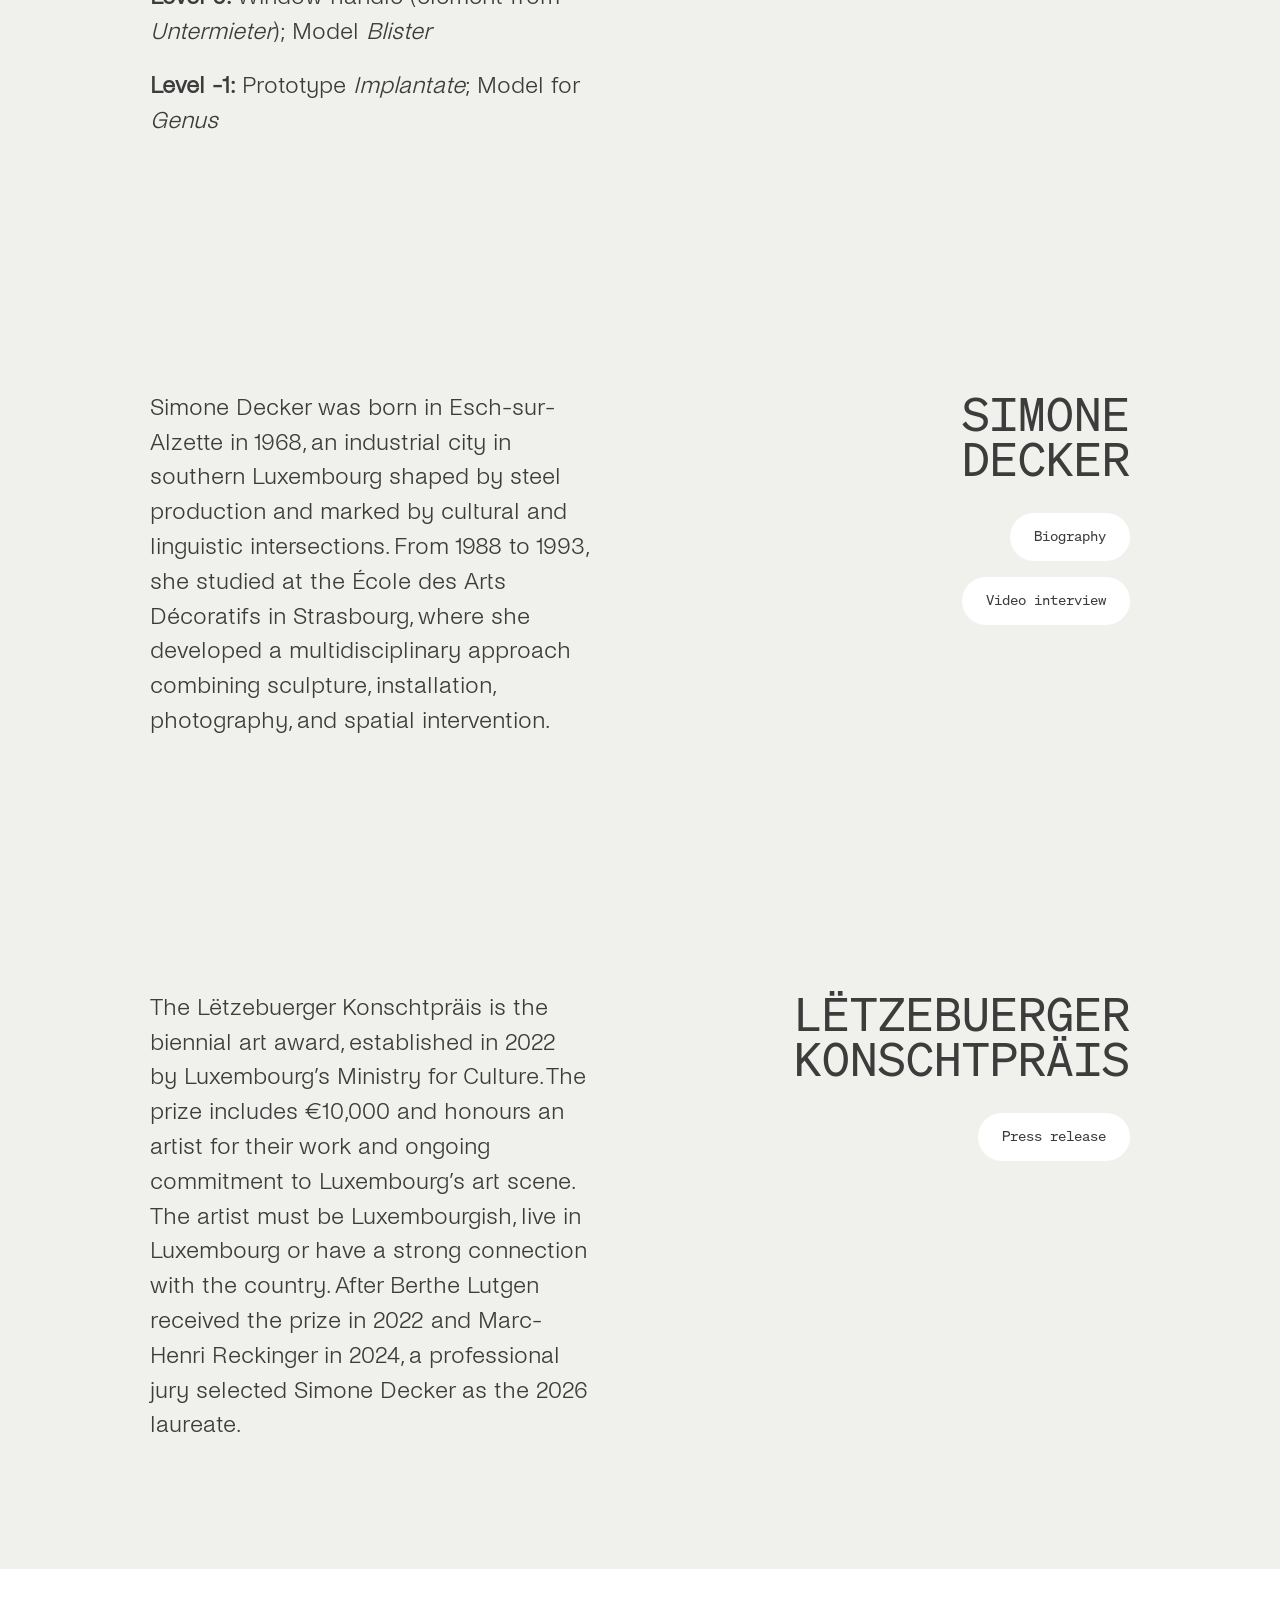
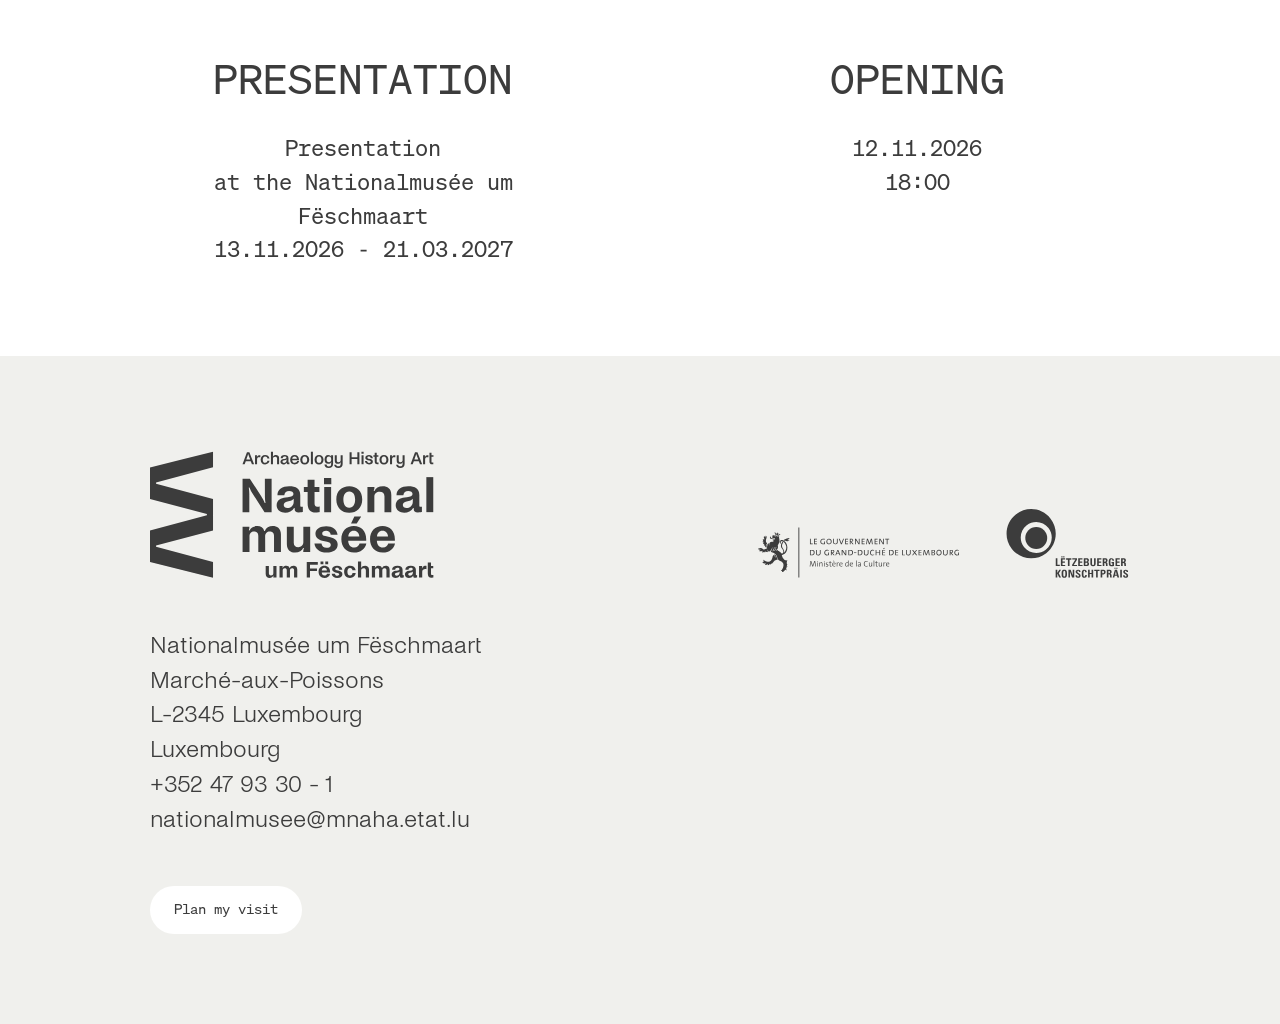
==== commit bed9dae5: "Connect launch leaflet download and video interview" ====
--- a/index.html
+++ b/index.html
@@ -166,9 +166,9 @@
                 <a class="information-pill presentation-download-link"
                     href="public/SIMONE-presentation-download.pdf"
                     download="SIMONE-presentation-download.pdf"><span data-i18n="actions.downloadPresentation">Download presentation</span></a>
-                <!-- Pending exhibition leaflet PDF: no href/download until supplied. -->
                 <a class="information-pill presentation-download-link leaflet-preview-link"
-                    role="link" aria-disabled="true" data-leaflet-preview hidden><span data-i18n="actions.downloadLeaflet">Download leaflet</span></a>
+                    href="public/SIMONE-export/Simone%20Decker%20-%20Konschtpr%C3%A4is%202026%20-%20D%C3%A9pliant%20-%20download.pdf"
+                    download="Simone Decker - Konschtpräis 2026 - Dépliant - download.pdf"><span data-i18n="actions.downloadLeaflet">Download leaflet</span></a>
             </div>
         </div>
         <div class="editorial-body">
@@ -200,7 +200,7 @@
                 <a class="information-pill konschtlexikon-link"
                     href="https://www.konschtlexikon.mnaha.lu/entry/lkl000302/"
                     target="_blank" rel="noopener noreferrer" data-i18n="actions.biography">Biography</a>
-                <button class="information-pill" type="button" data-i18n="actions.videoInterview">Video interview</button>
+                <a class="information-pill video-interview-link" href="https://youtu.be/BH88cf4mVGA" target="_blank" rel="noopener noreferrer" data-i18n="actions.videoInterview">Video interview</a>
             </div>
         </div>
         <div class="editorial-body">
--- a/style.css
+++ b/style.css
@@ -1059,7 +1059,8 @@
 .press-release-link,
 .presentation-download-link,
 .exhibition-visit-action,
-.konschtlexikon-link{
+.konschtlexikon-link,
+.video-interview-link{
 
     display:inline-flex;
 
@@ -1072,7 +1073,8 @@
 .press-release-link:focus-visible,
 .presentation-download-link:focus-visible,
 .exhibition-visit-action:focus-visible,
-.konschtlexikon-link:focus-visible{
+.konschtlexikon-link:focus-visible,
+.video-interview-link:focus-visible{
 
     outline:2px solid currentColor;
 
@@ -1191,18 +1193,6 @@
     flex-direction:column;
 
     align-items:flex-end;
-
-}
-
-.leaflet-preview-link[hidden]{
-
-    display:none;
-
-}
-
-.leaflet-preview-link{
-
-    cursor:default;
 
 }
 
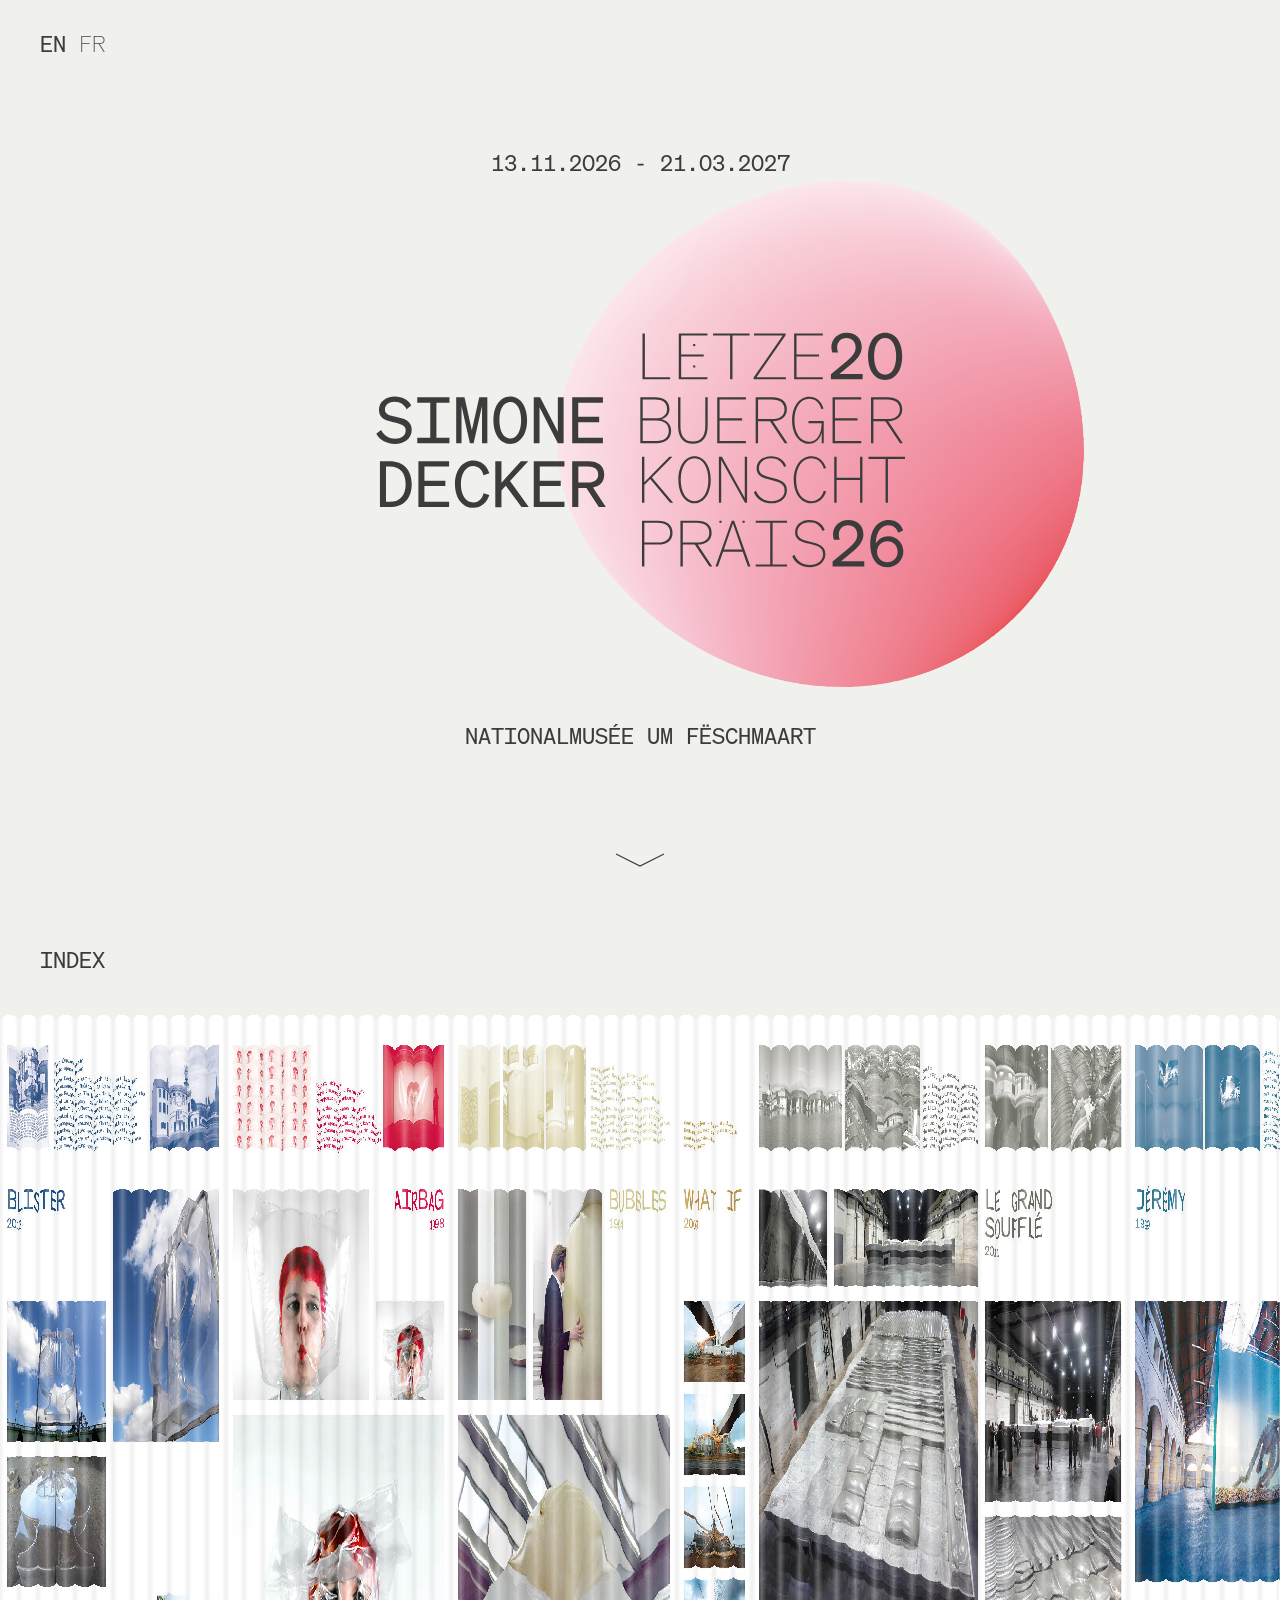
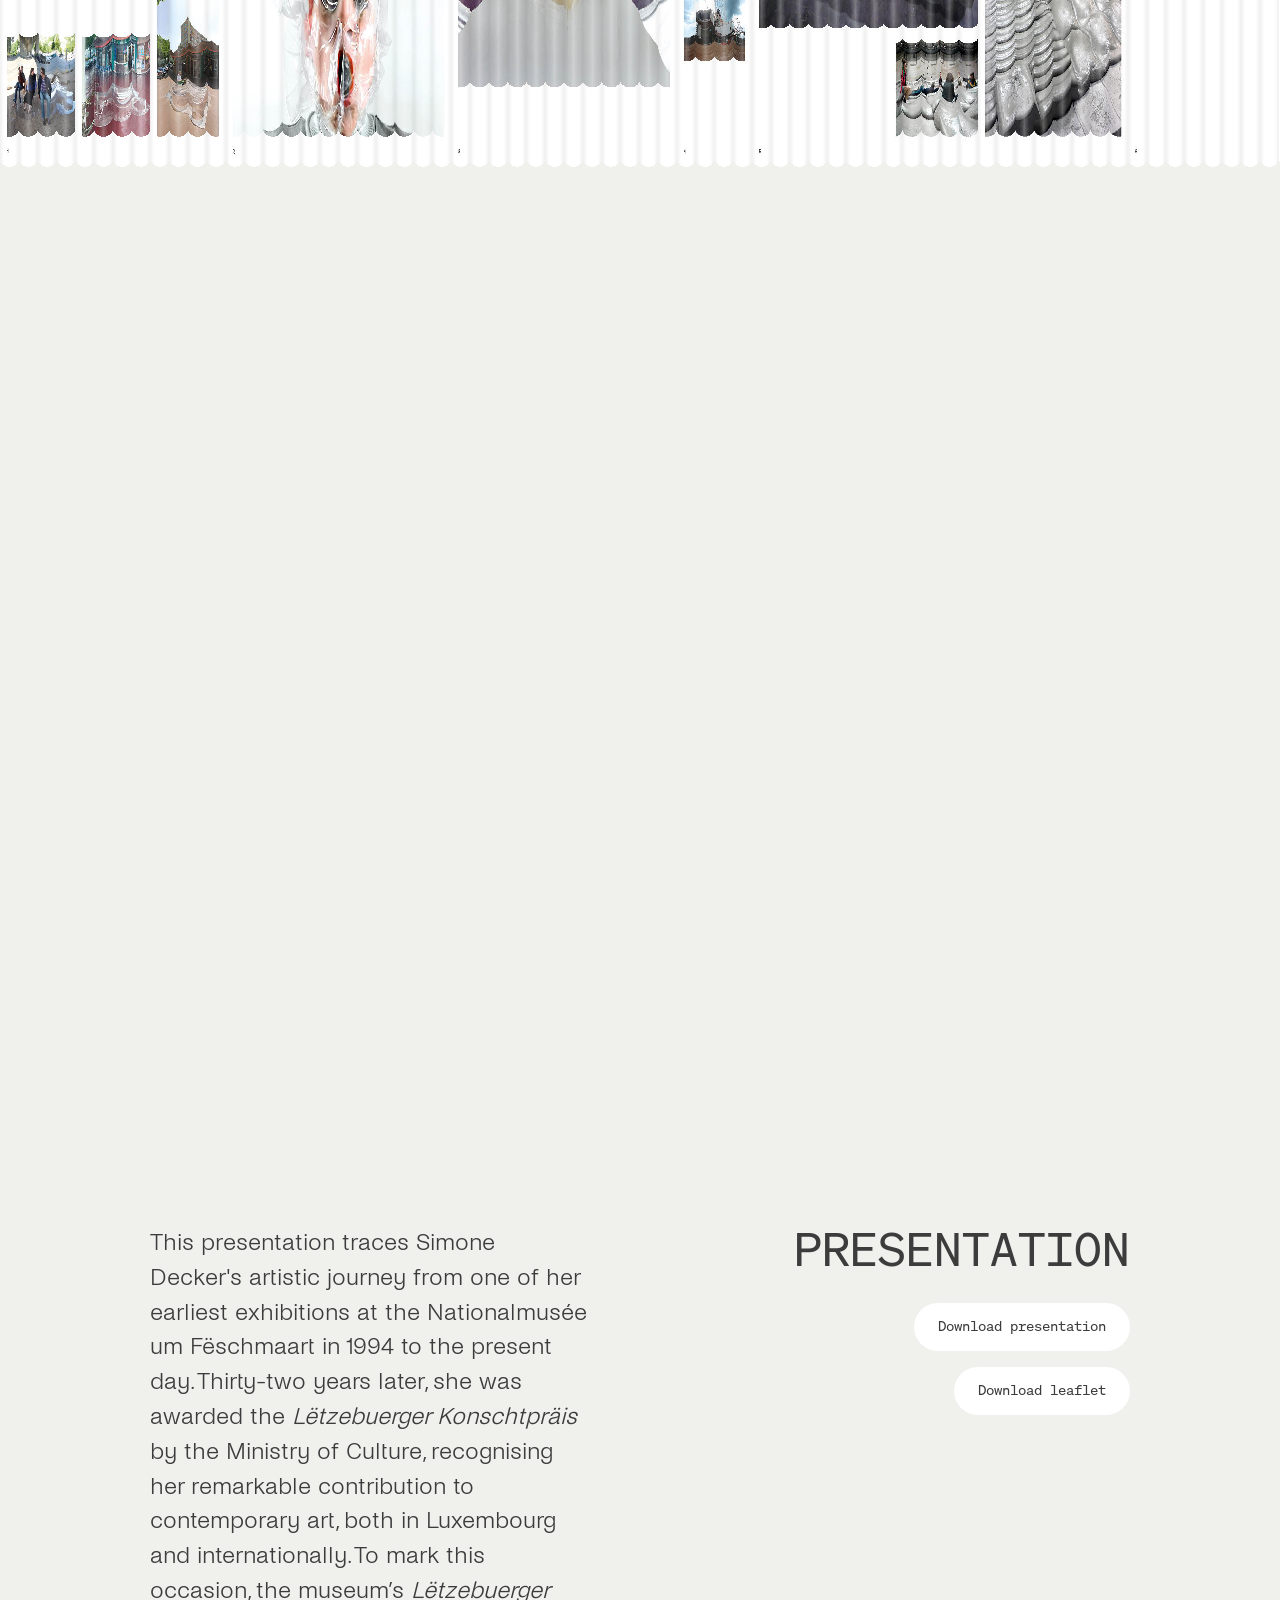
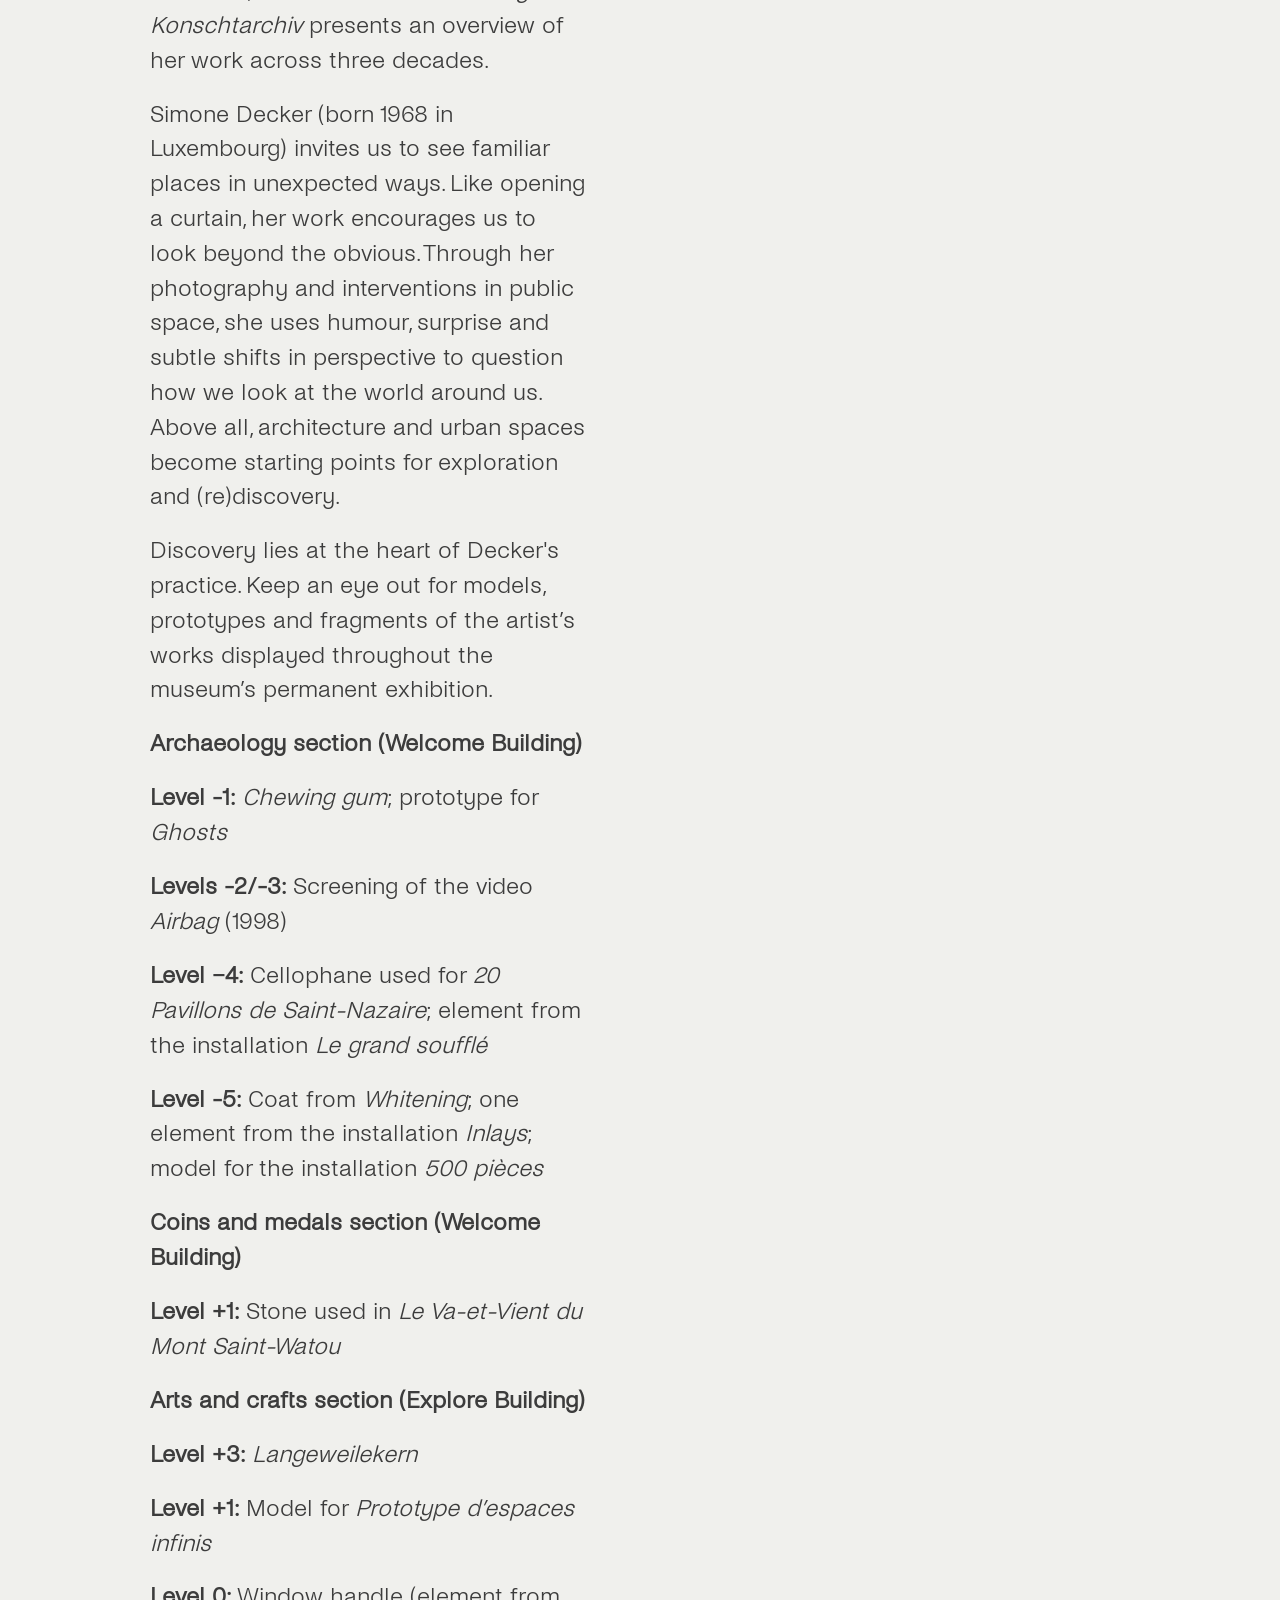
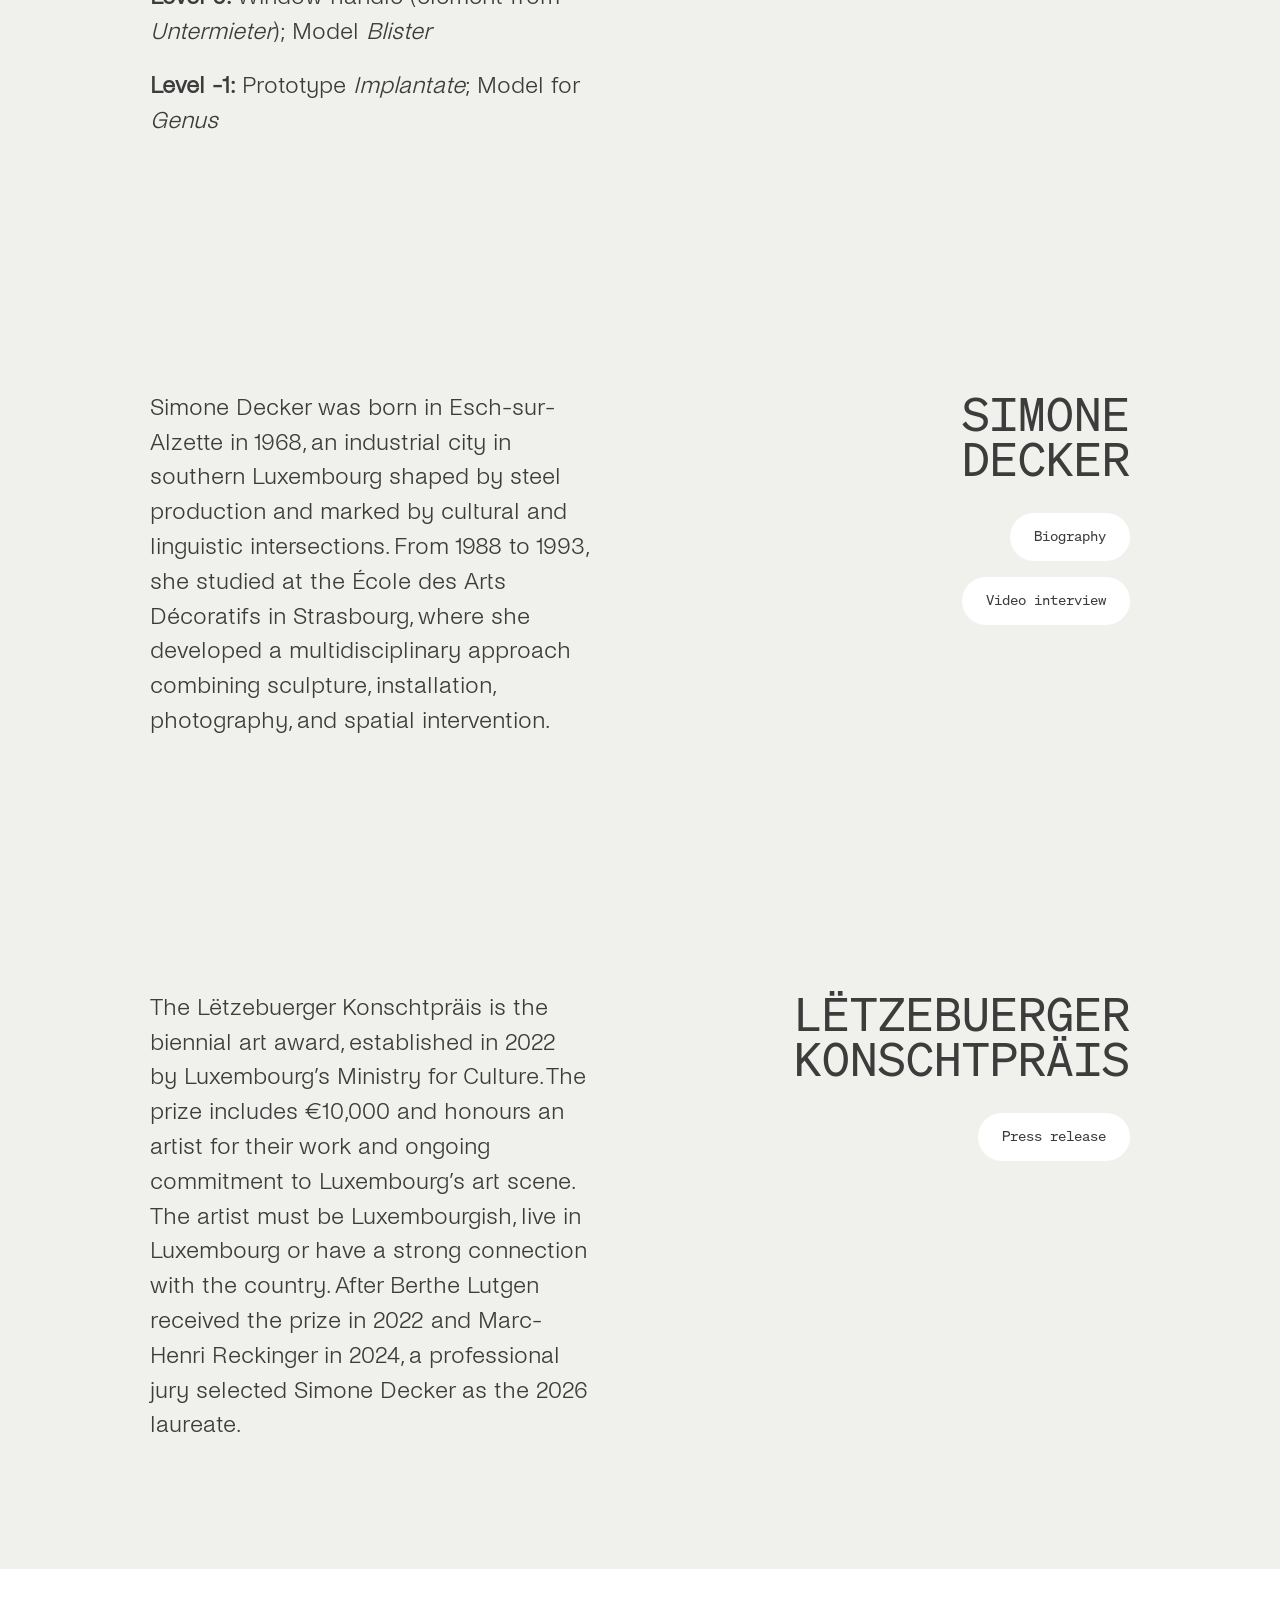
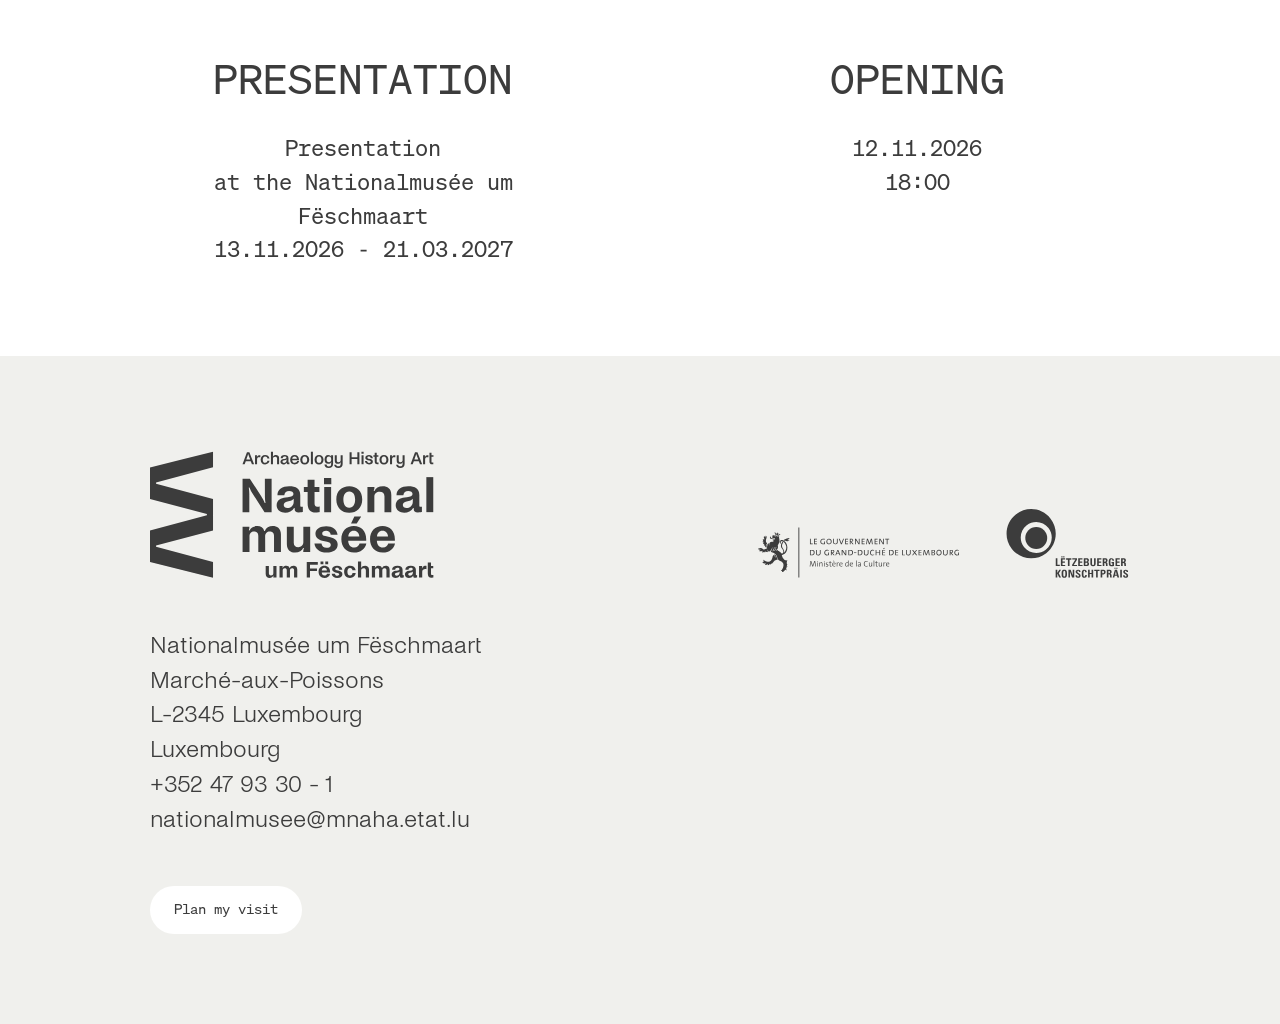
==== commit 06ab4c5b: "Add animated opening-screen scroll indicator" ====
--- a/index.html
+++ b/index.html
@@ -30,9 +30,16 @@
         <p class="arrival-identity-dates">13.11.2026 - 21.03.2027</p>
         <p class="arrival-identity-venue">NATIONALMUSÉE UM FËSCHMAART</p>
     </div>
+    <a class="arrival-scroll-indicator" href="#curtain-stage"
+       aria-label="Scroll down / Défiler vers le bas">
+        <svg width="50" height="16" viewBox="0 0 50 16" aria-hidden="true" focusable="false">
+            <path d="M1 2 L25 14 L49 2" fill="none" stroke="currentColor"
+                  stroke-width="1.2" stroke-linecap="butt" stroke-linejoin="miter" />
+        </svg>
+    </a>
 </section>
 
-<section class="curtain-sticky-stage">
+<section id="curtain-stage" class="curtain-sticky-stage">
 <main class="hero">
 <header id="conversationBar" class="conversation-bar">
     <span class="curtain-index-label">INDEX</span>
@@ -266,6 +273,7 @@
 </article>
 
 <script type="module" src="script.js"></script>
+<script type="module" src="src/application/startArrivalScrollIndicator.js"></script>
 
 </body>
 </html>
--- a/style.css
+++ b/style.css
@@ -100,6 +100,48 @@
 .arrival-screen{
 
     display:none;
+
+}
+
+.arrival-scroll-indicator{
+
+    position:absolute;
+    z-index:3;
+    left:50%;
+    bottom:calc(18px + env(safe-area-inset-bottom,0px));
+    transform:translateX(-50%);
+    display:grid;
+    place-items:center;
+    width:64px;
+    height:44px;
+    color:var(--color-text);
+
+}
+
+.arrival-scroll-indicator svg{
+
+    display:block;
+    animation:arrival-scroll-drift 2.4s ease-in-out infinite;
+
+}
+
+.arrival-scroll-indicator:focus-visible{
+
+    outline:1px solid currentColor;
+    outline-offset:3px;
+
+}
+
+@keyframes arrival-scroll-drift{
+
+    0%,100%{ transform:translateY(0); }
+    50%{ transform:translateY(6px); }
+
+}
+
+@media (prefers-reduced-motion:reduce){
+
+    .arrival-scroll-indicator svg{ animation:none; }
 
 }
 
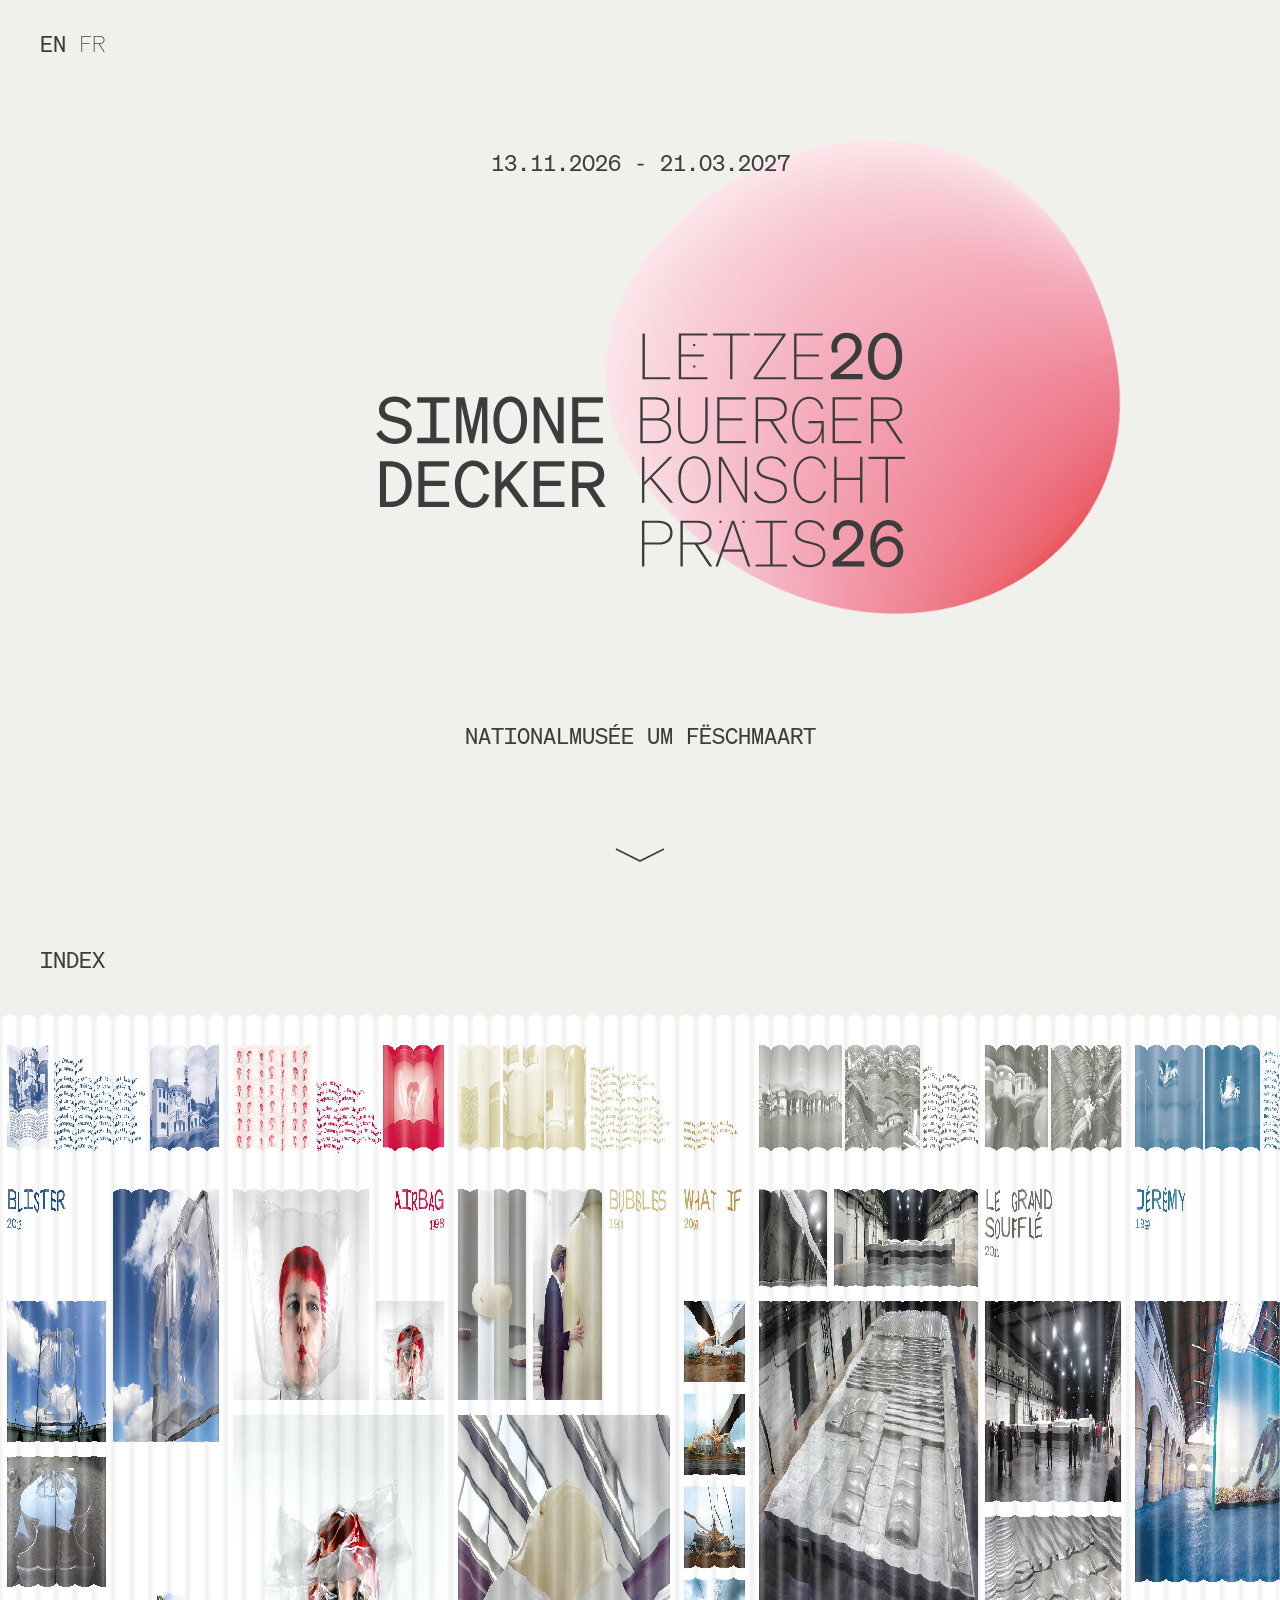
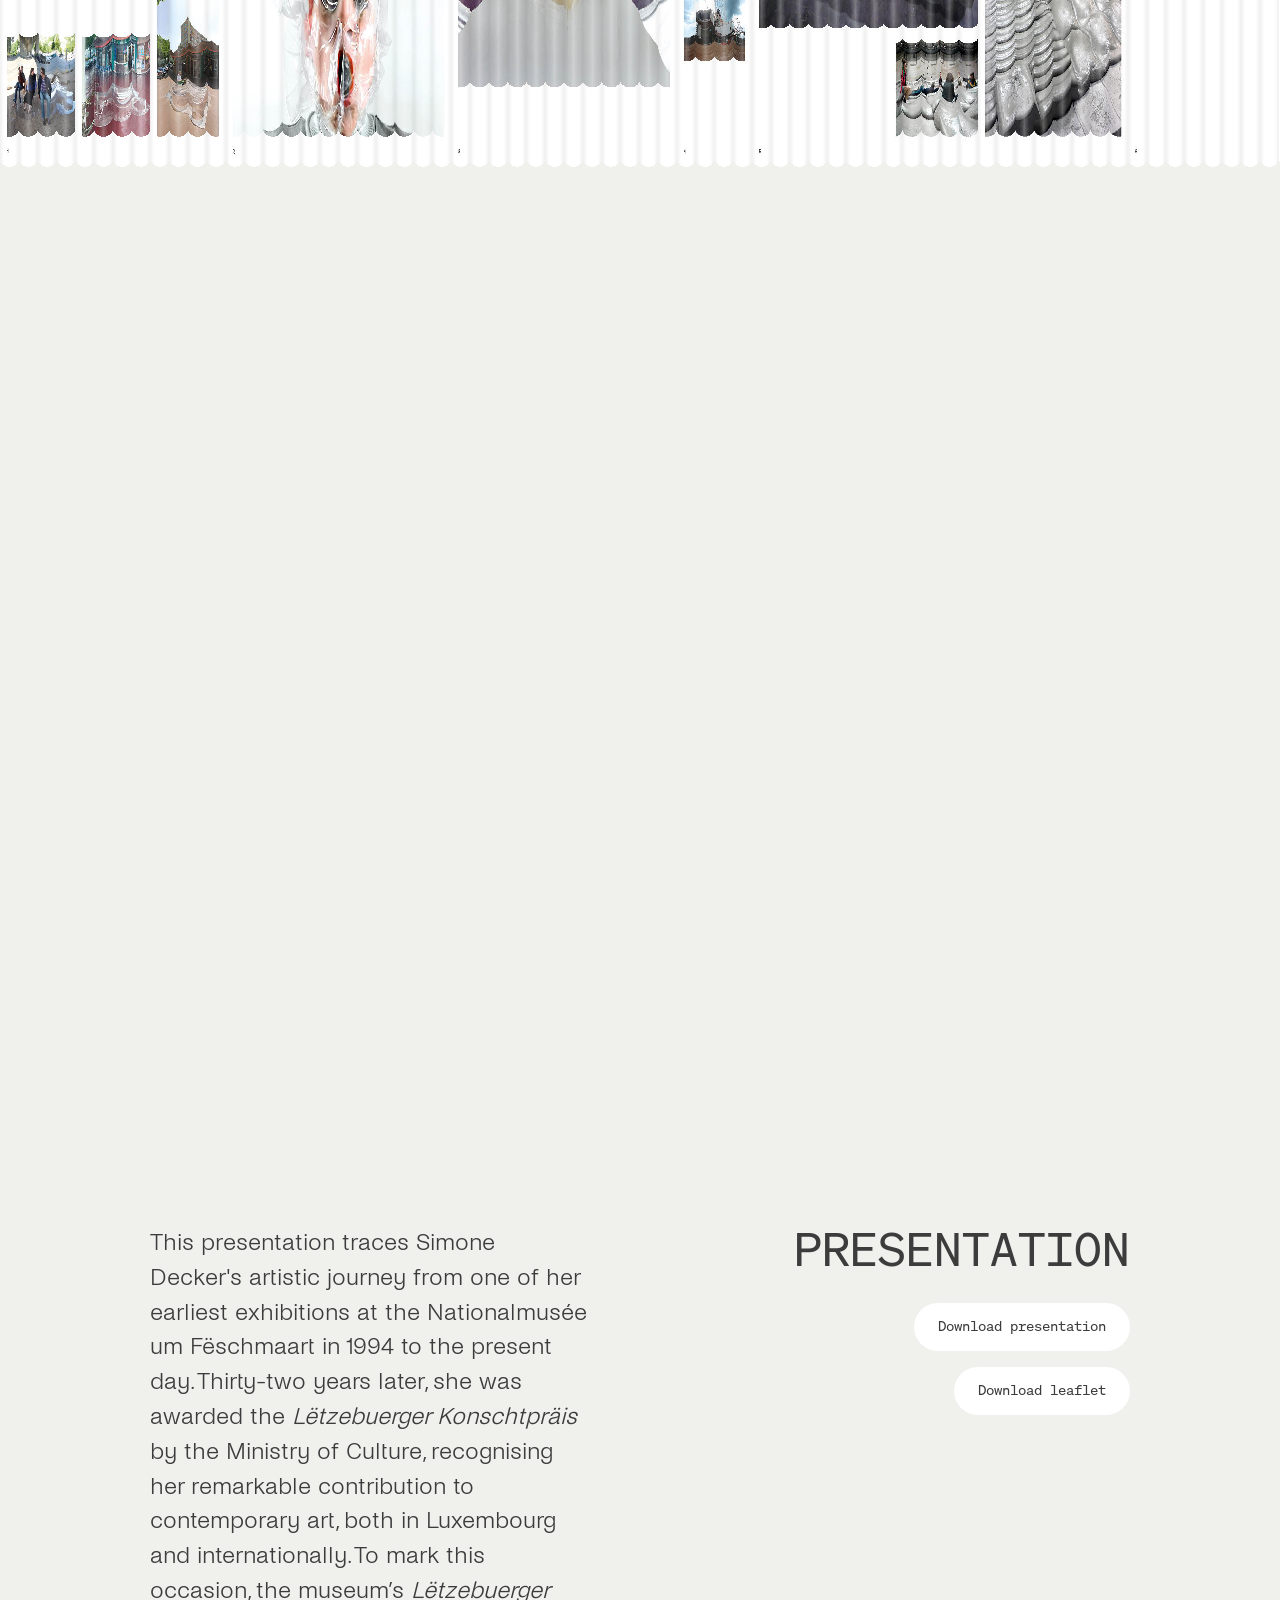
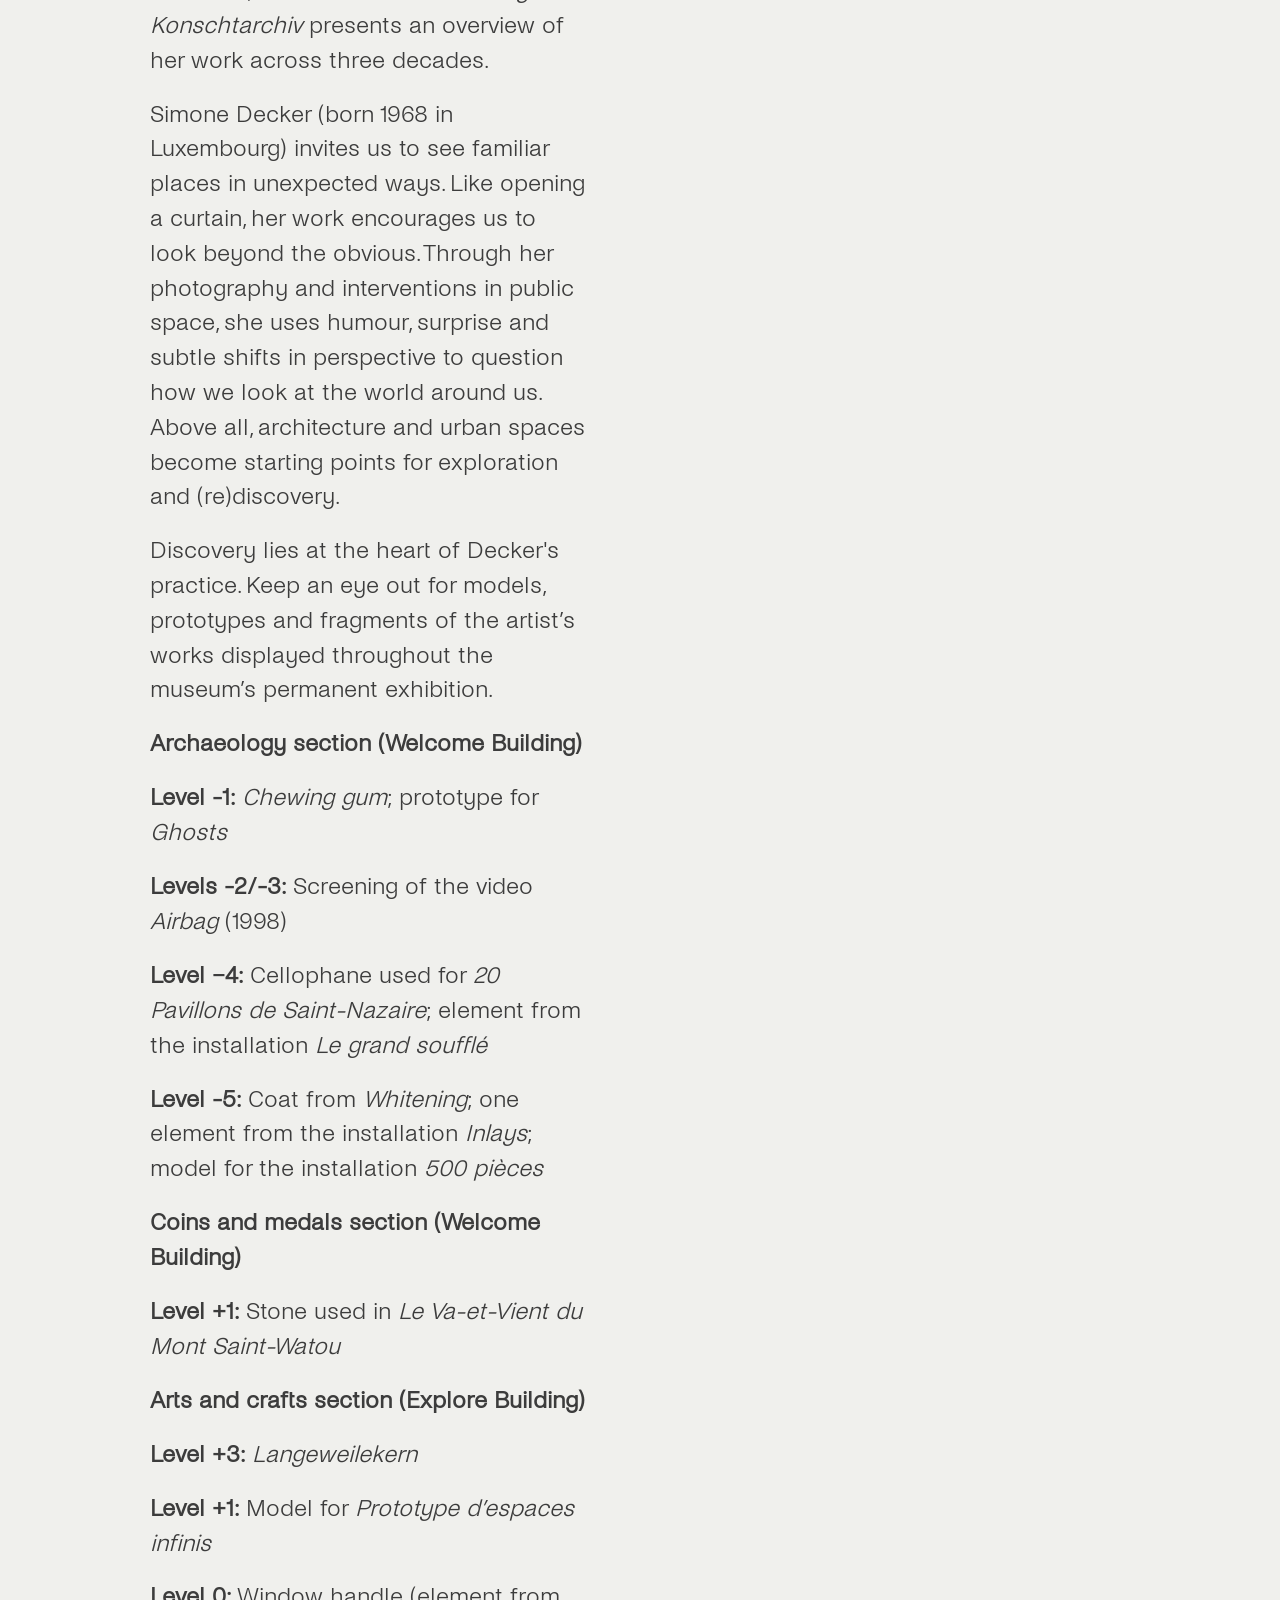
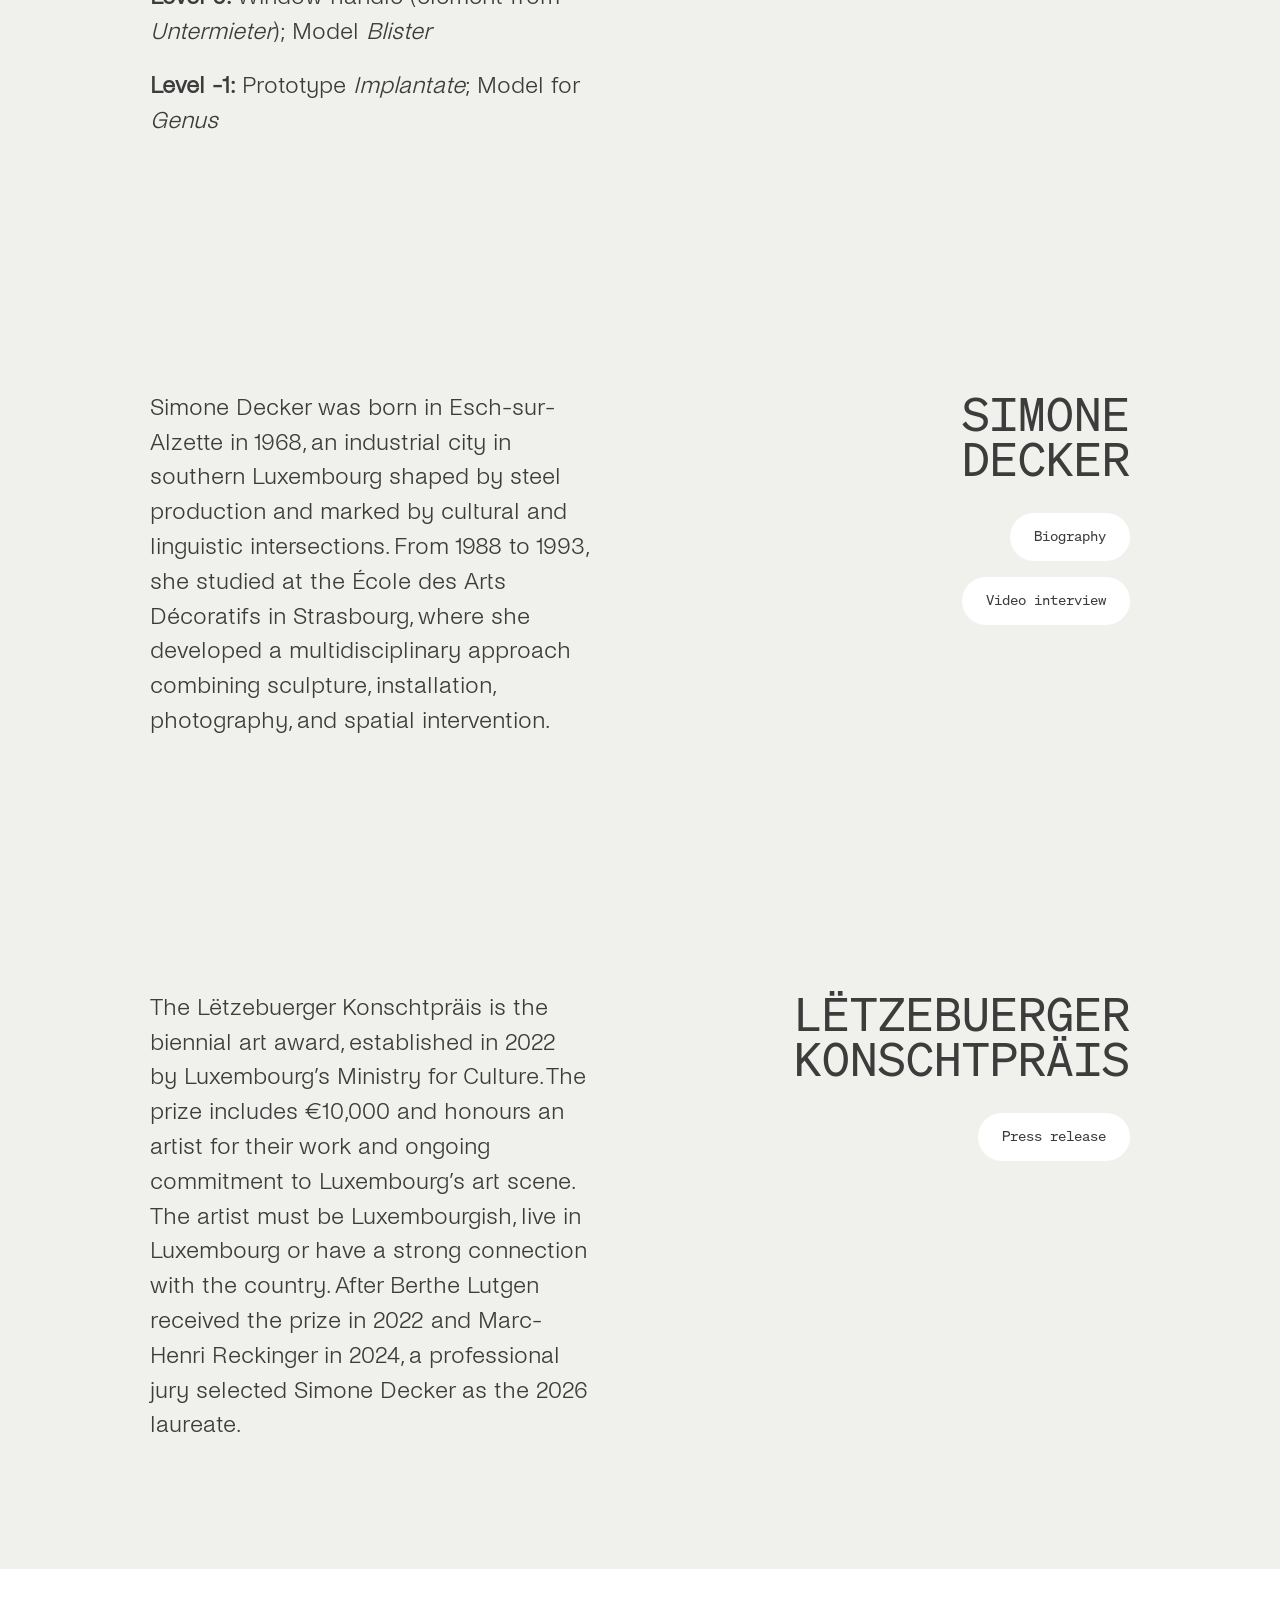
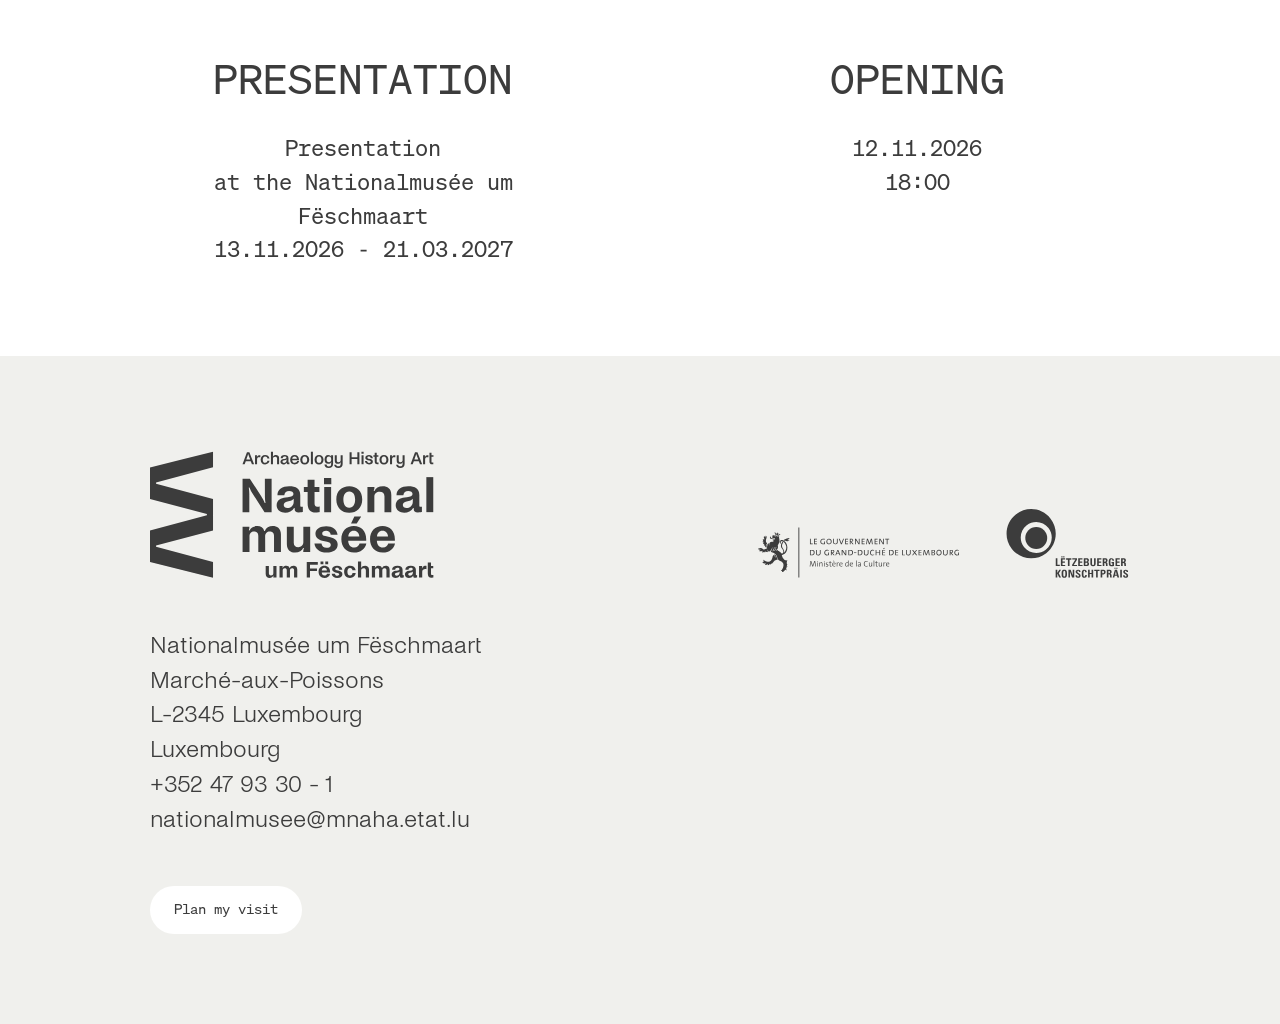
==== commit 7ca9773f: "Refine opening chevron and section visibility" ====
--- a/index.html
+++ b/index.html
@@ -34,7 +34,7 @@
        aria-label="Scroll down / Défiler vers le bas">
         <svg width="50" height="16" viewBox="0 0 50 16" aria-hidden="true" focusable="false">
             <path d="M1 2 L25 14 L49 2" fill="none" stroke="currentColor"
-                  stroke-width="1.2" stroke-linecap="butt" stroke-linejoin="miter" />
+                  stroke-width="1.6" stroke-linecap="butt" stroke-linejoin="miter" />
         </svg>
     </a>
 </section>
--- a/style.css
+++ b/style.css
@@ -105,10 +105,10 @@
 
 .arrival-scroll-indicator{
 
-    position:absolute;
+    position:fixed;
     z-index:3;
     left:50%;
-    bottom:calc(18px + env(safe-area-inset-bottom,0px));
+    bottom:calc(23px + env(safe-area-inset-bottom,0px));
     transform:translateX(-50%);
     display:grid;
     place-items:center;
@@ -118,6 +118,12 @@
 
 }
 
+.arrival-scroll-indicator[hidden]{
+
+    display:none;
+
+}
+
 .arrival-scroll-indicator svg{
 
     display:block;
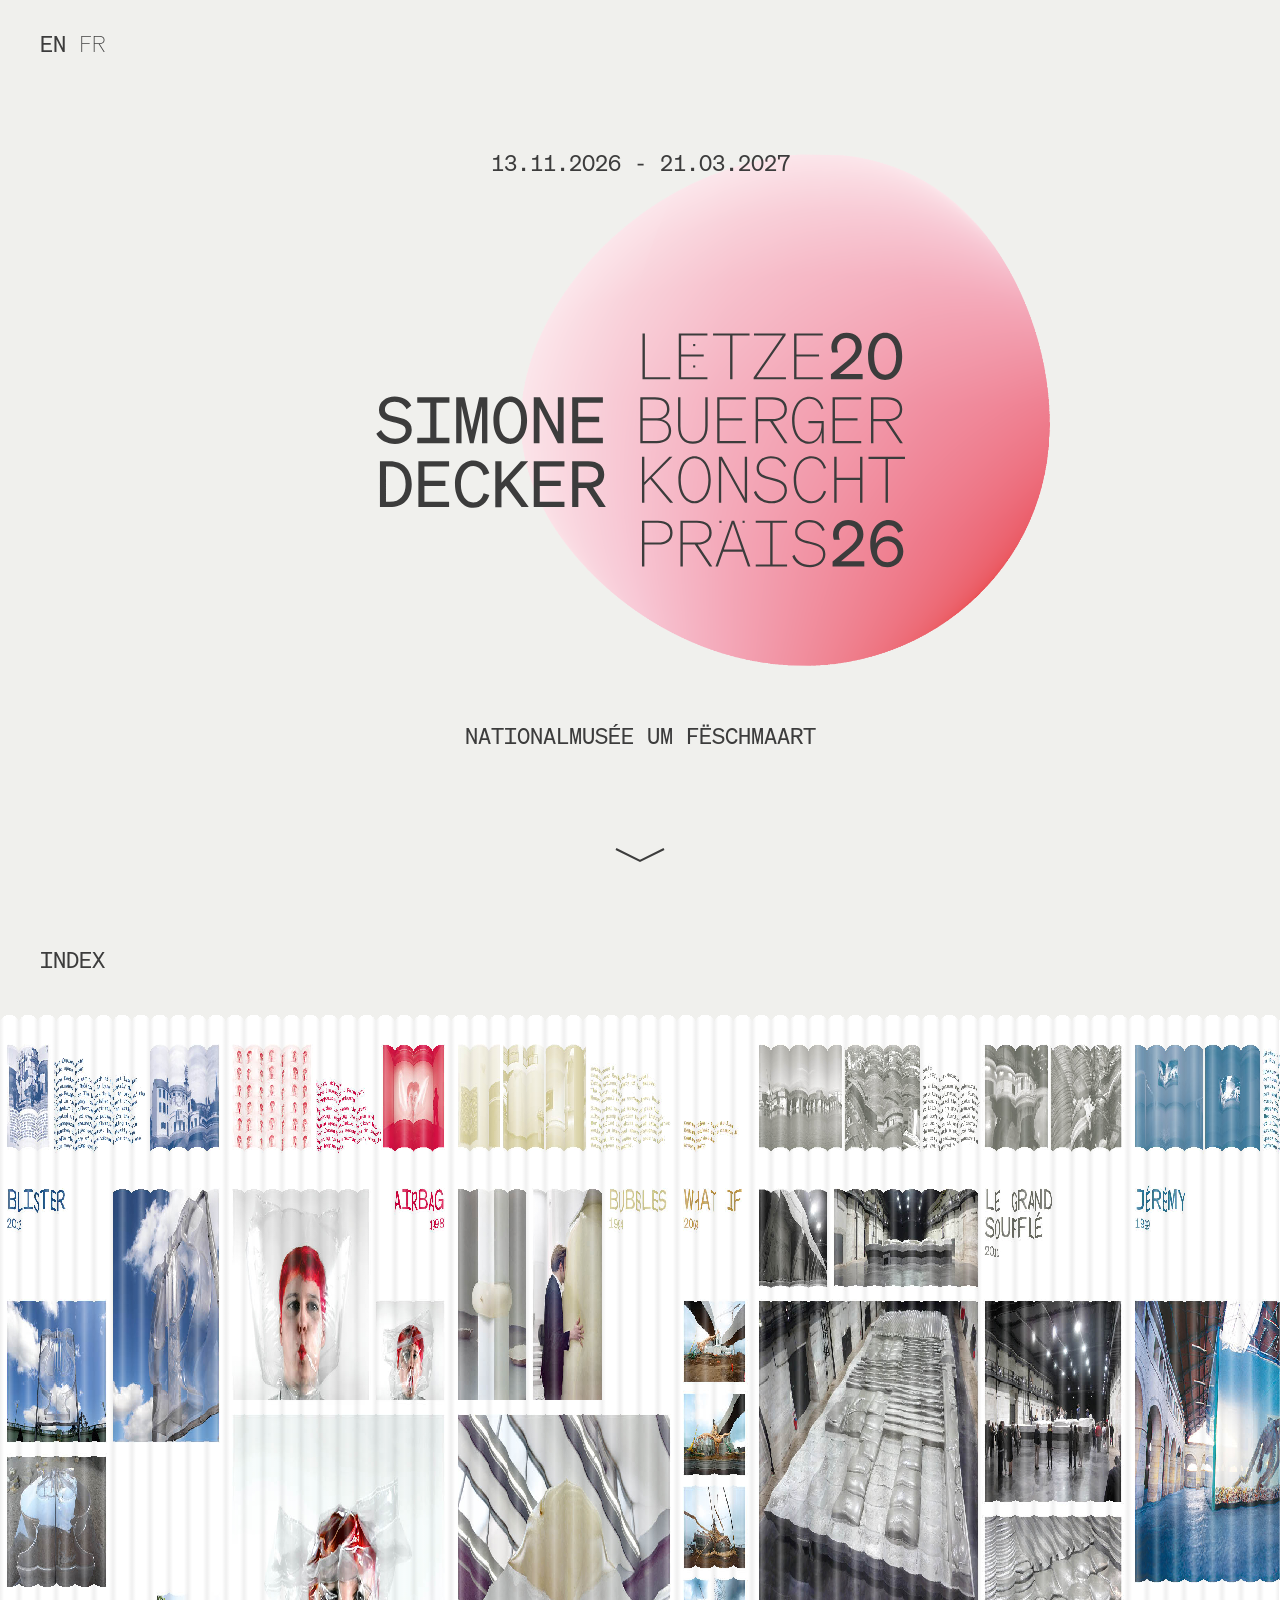
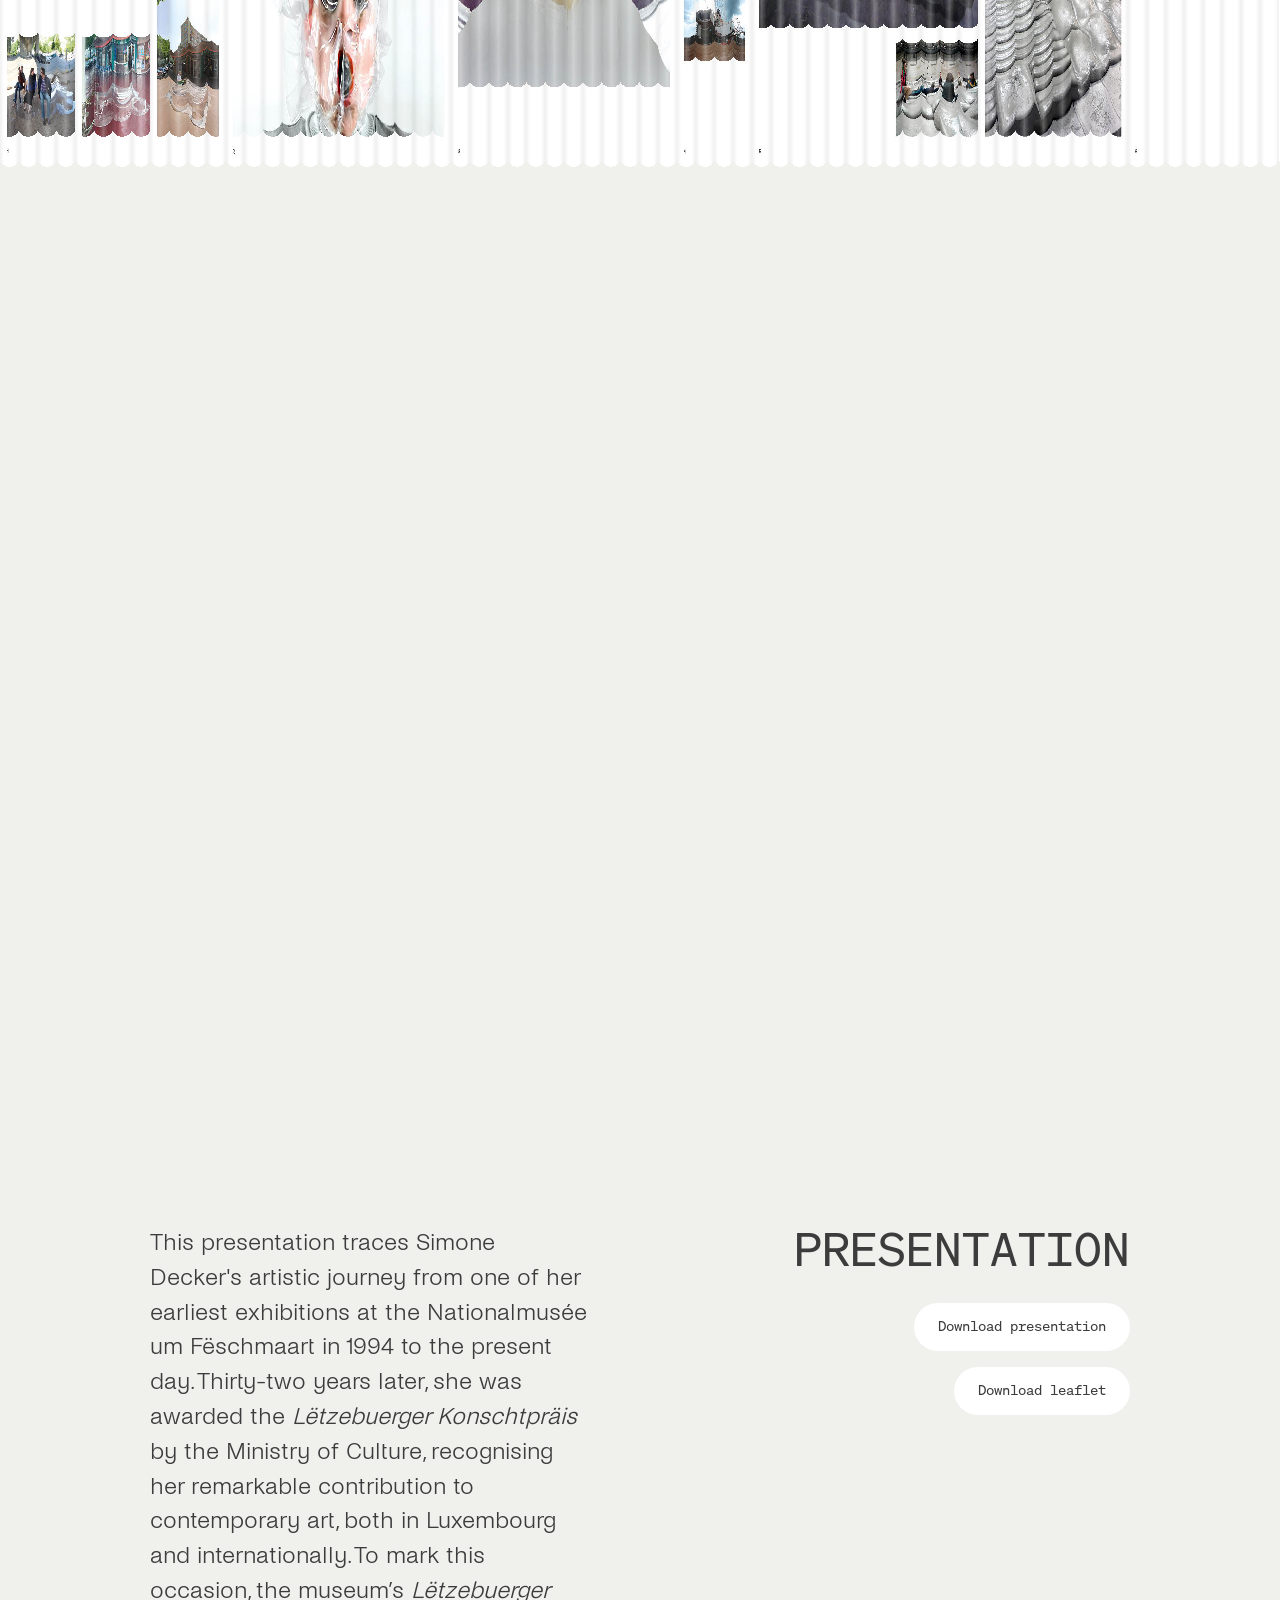
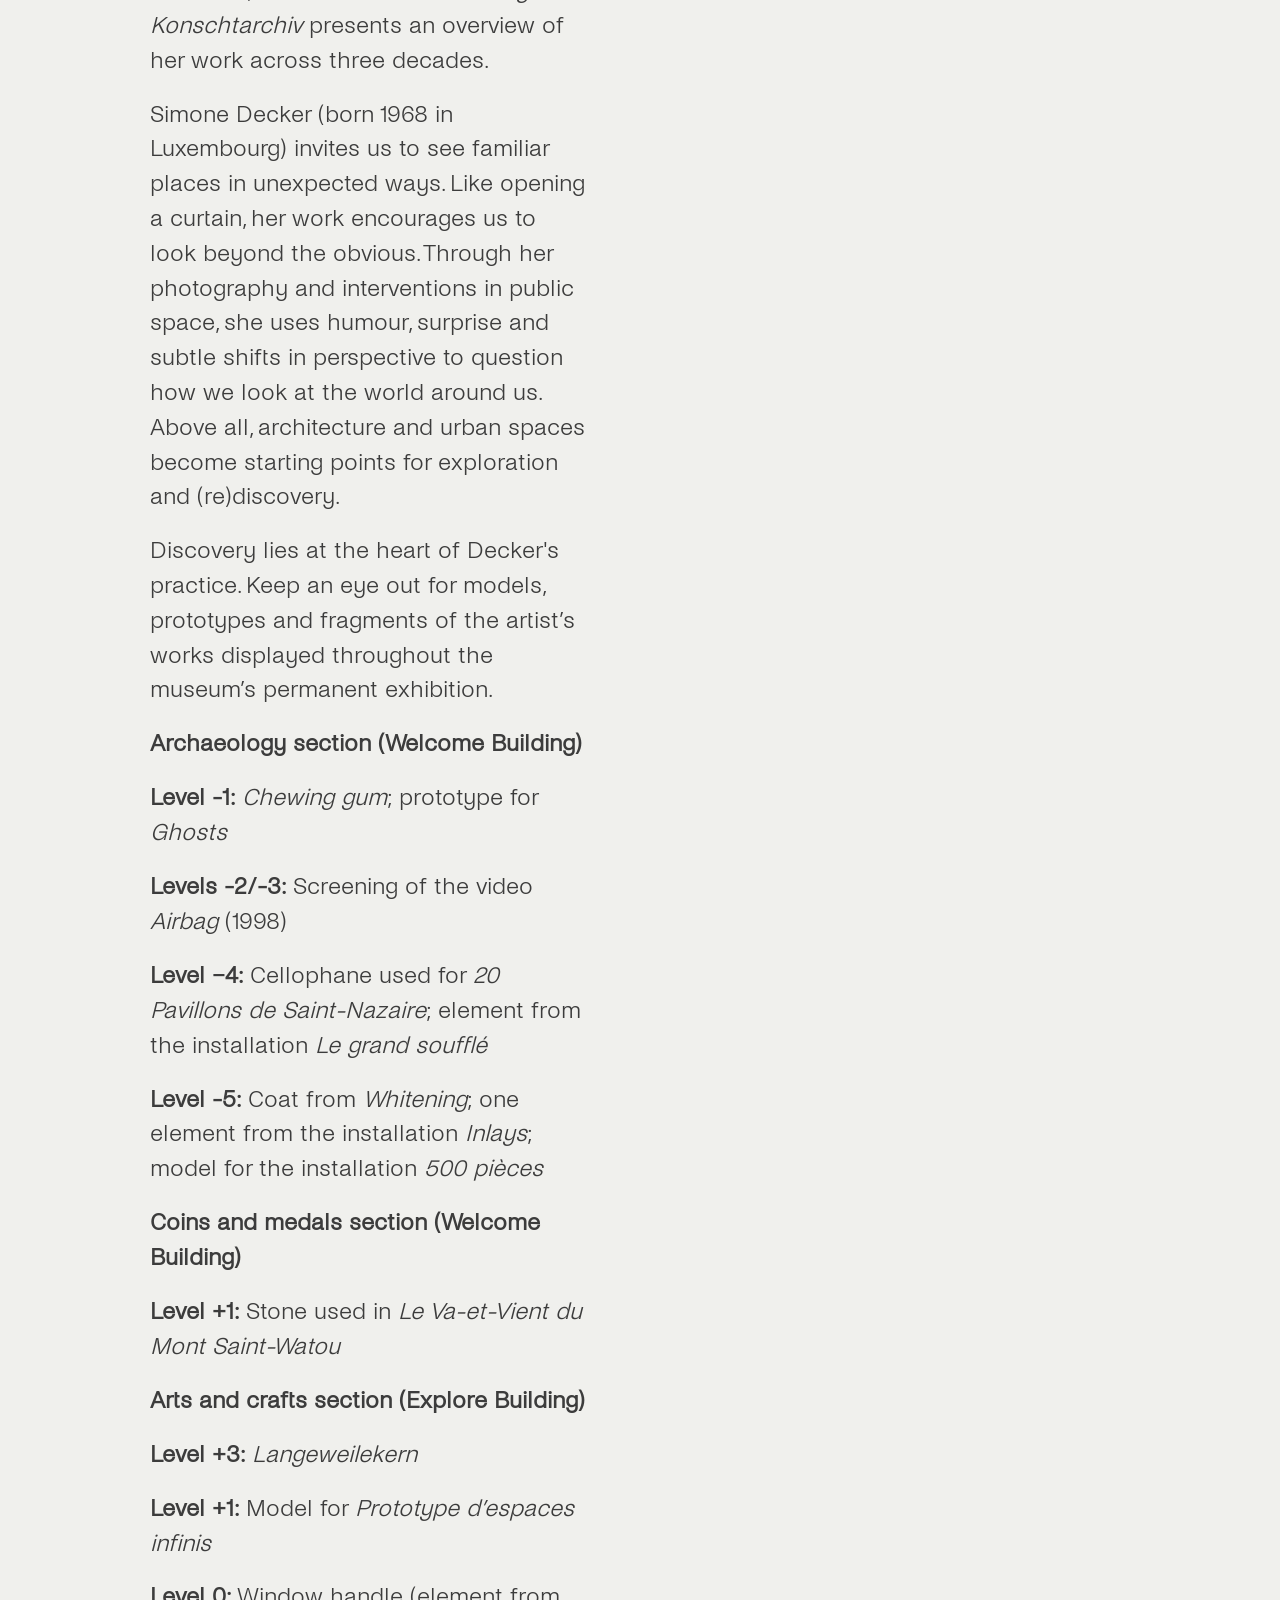
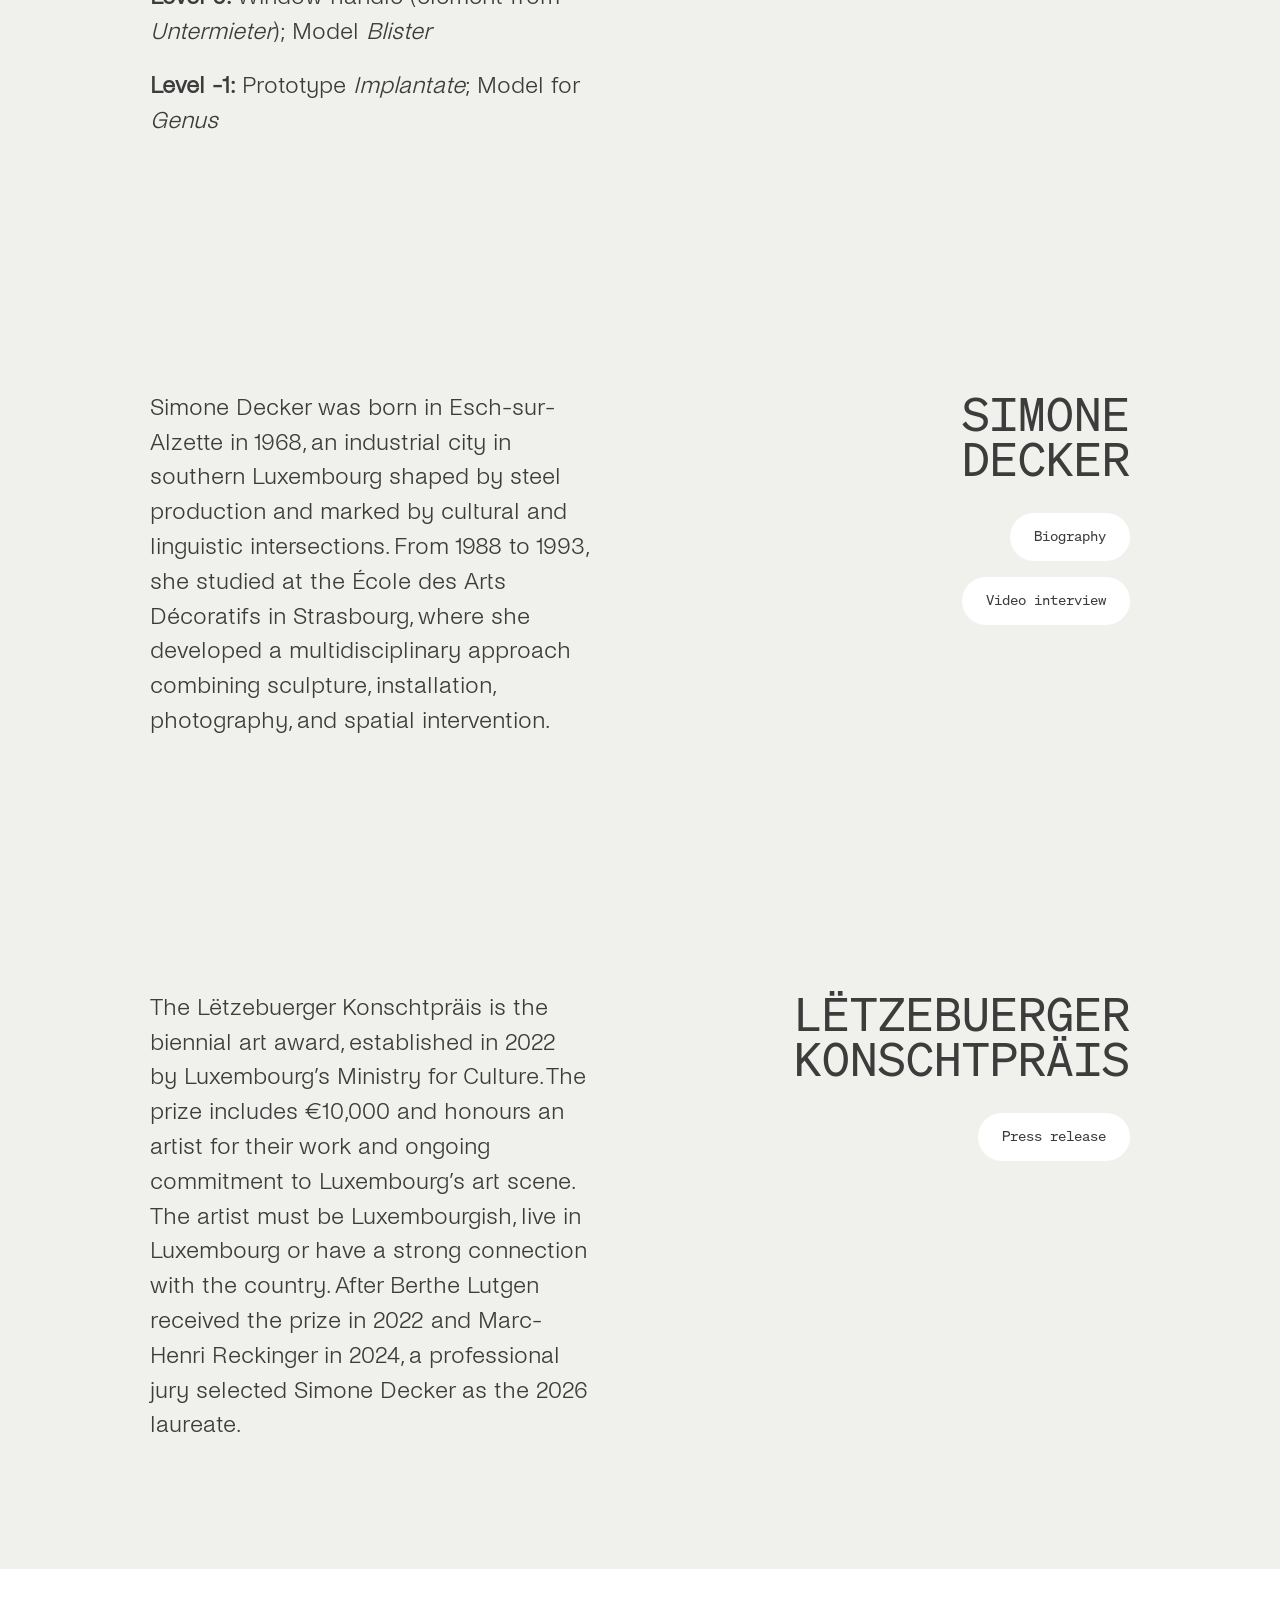
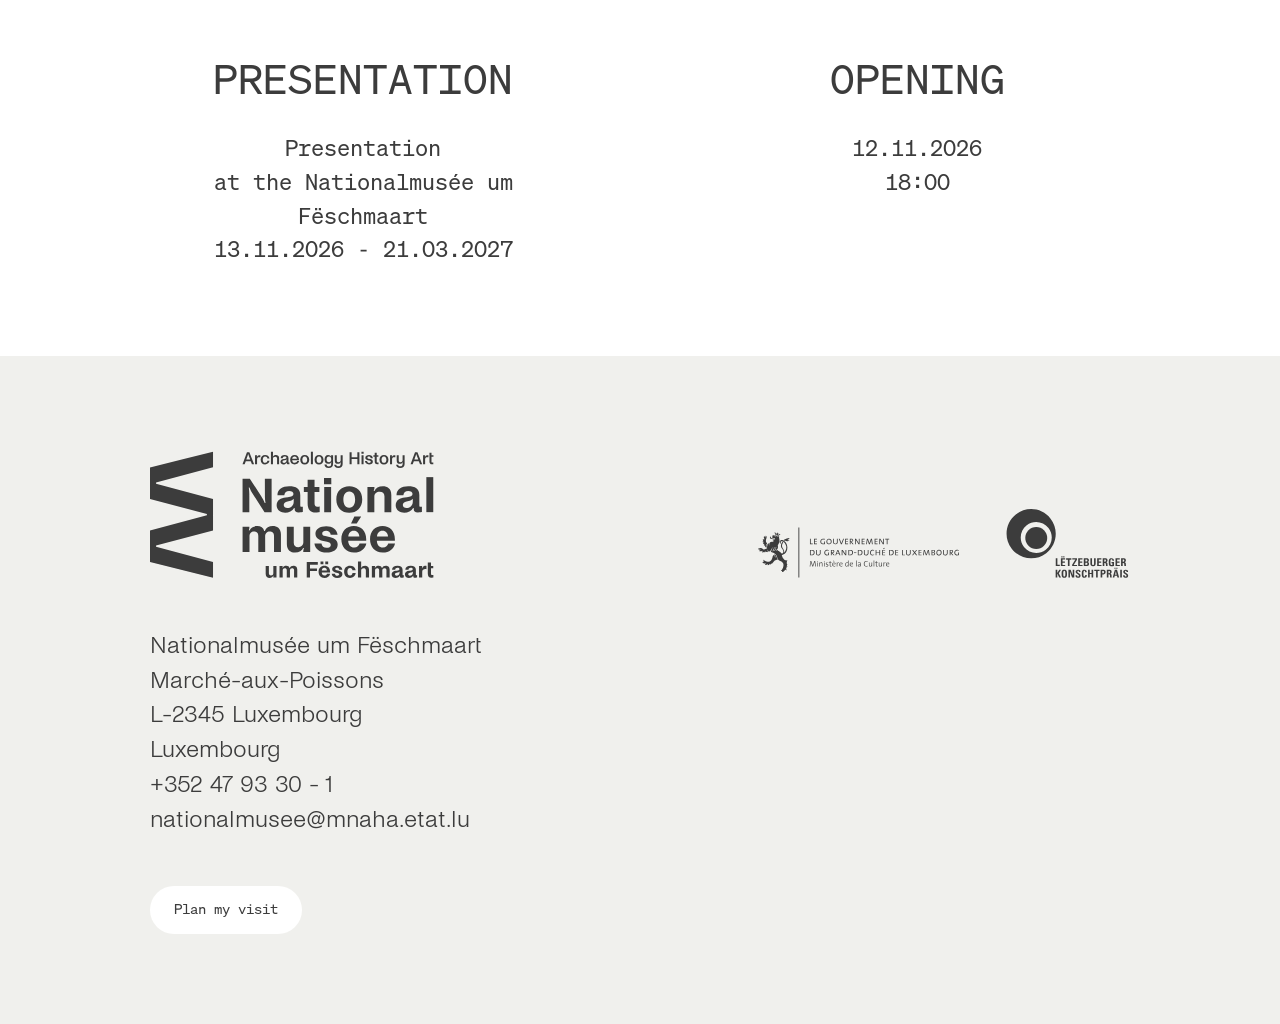
==== commit 22fd4754: "Let opening chevron scroll naturally and increase stroke" ====
--- a/index.html
+++ b/index.html
@@ -34,7 +34,7 @@
        aria-label="Scroll down / Défiler vers le bas">
         <svg width="50" height="16" viewBox="0 0 50 16" aria-hidden="true" focusable="false">
             <path d="M1 2 L25 14 L49 2" fill="none" stroke="currentColor"
-                  stroke-width="1.6" stroke-linecap="butt" stroke-linejoin="miter" />
+                  stroke-width="2" stroke-linecap="butt" stroke-linejoin="miter" />
         </svg>
     </a>
 </section>
--- a/style.css
+++ b/style.css
@@ -105,7 +105,7 @@
 
 .arrival-scroll-indicator{
 
-    position:fixed;
+    position:absolute;
     z-index:3;
     left:50%;
     bottom:calc(23px + env(safe-area-inset-bottom,0px));
@@ -118,12 +118,6 @@
 
 }
 
-.arrival-scroll-indicator[hidden]{
-
-    display:none;
-
-}
-
 .arrival-scroll-indicator svg{
 
     display:block;
